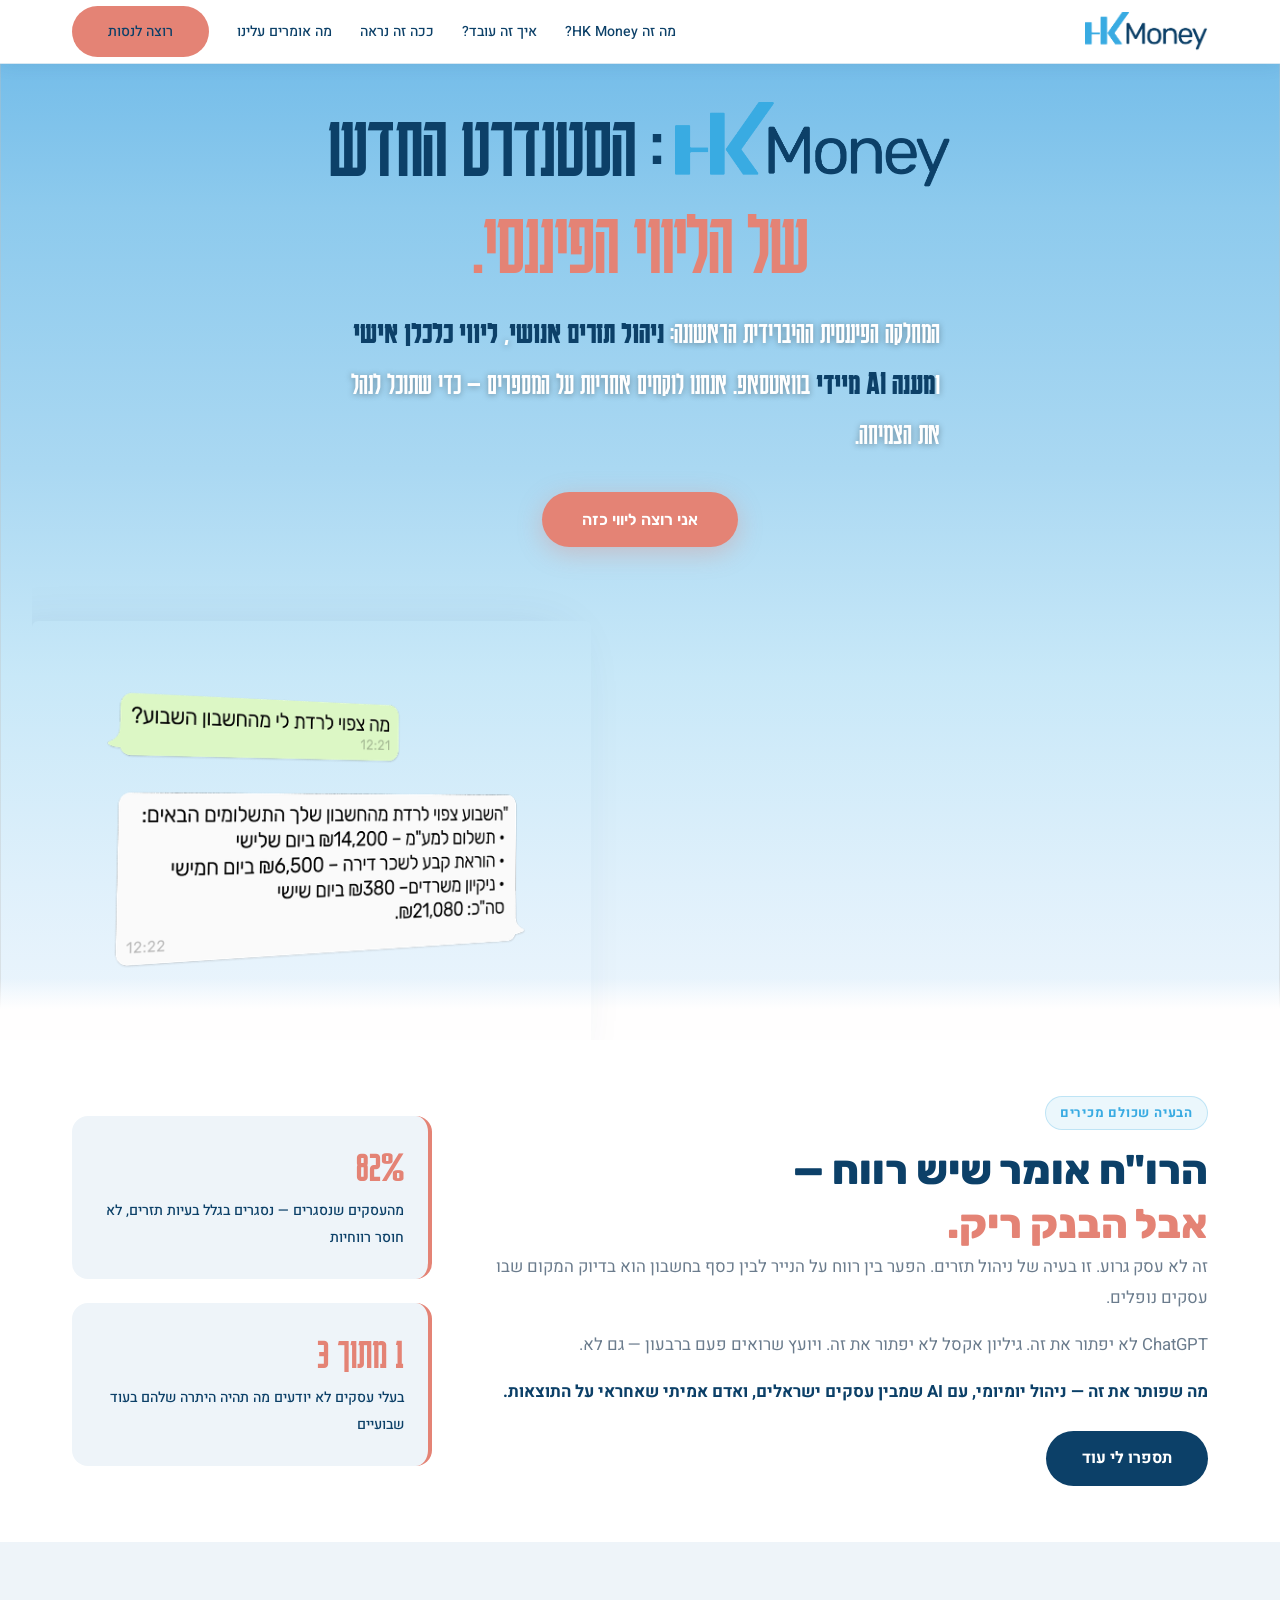
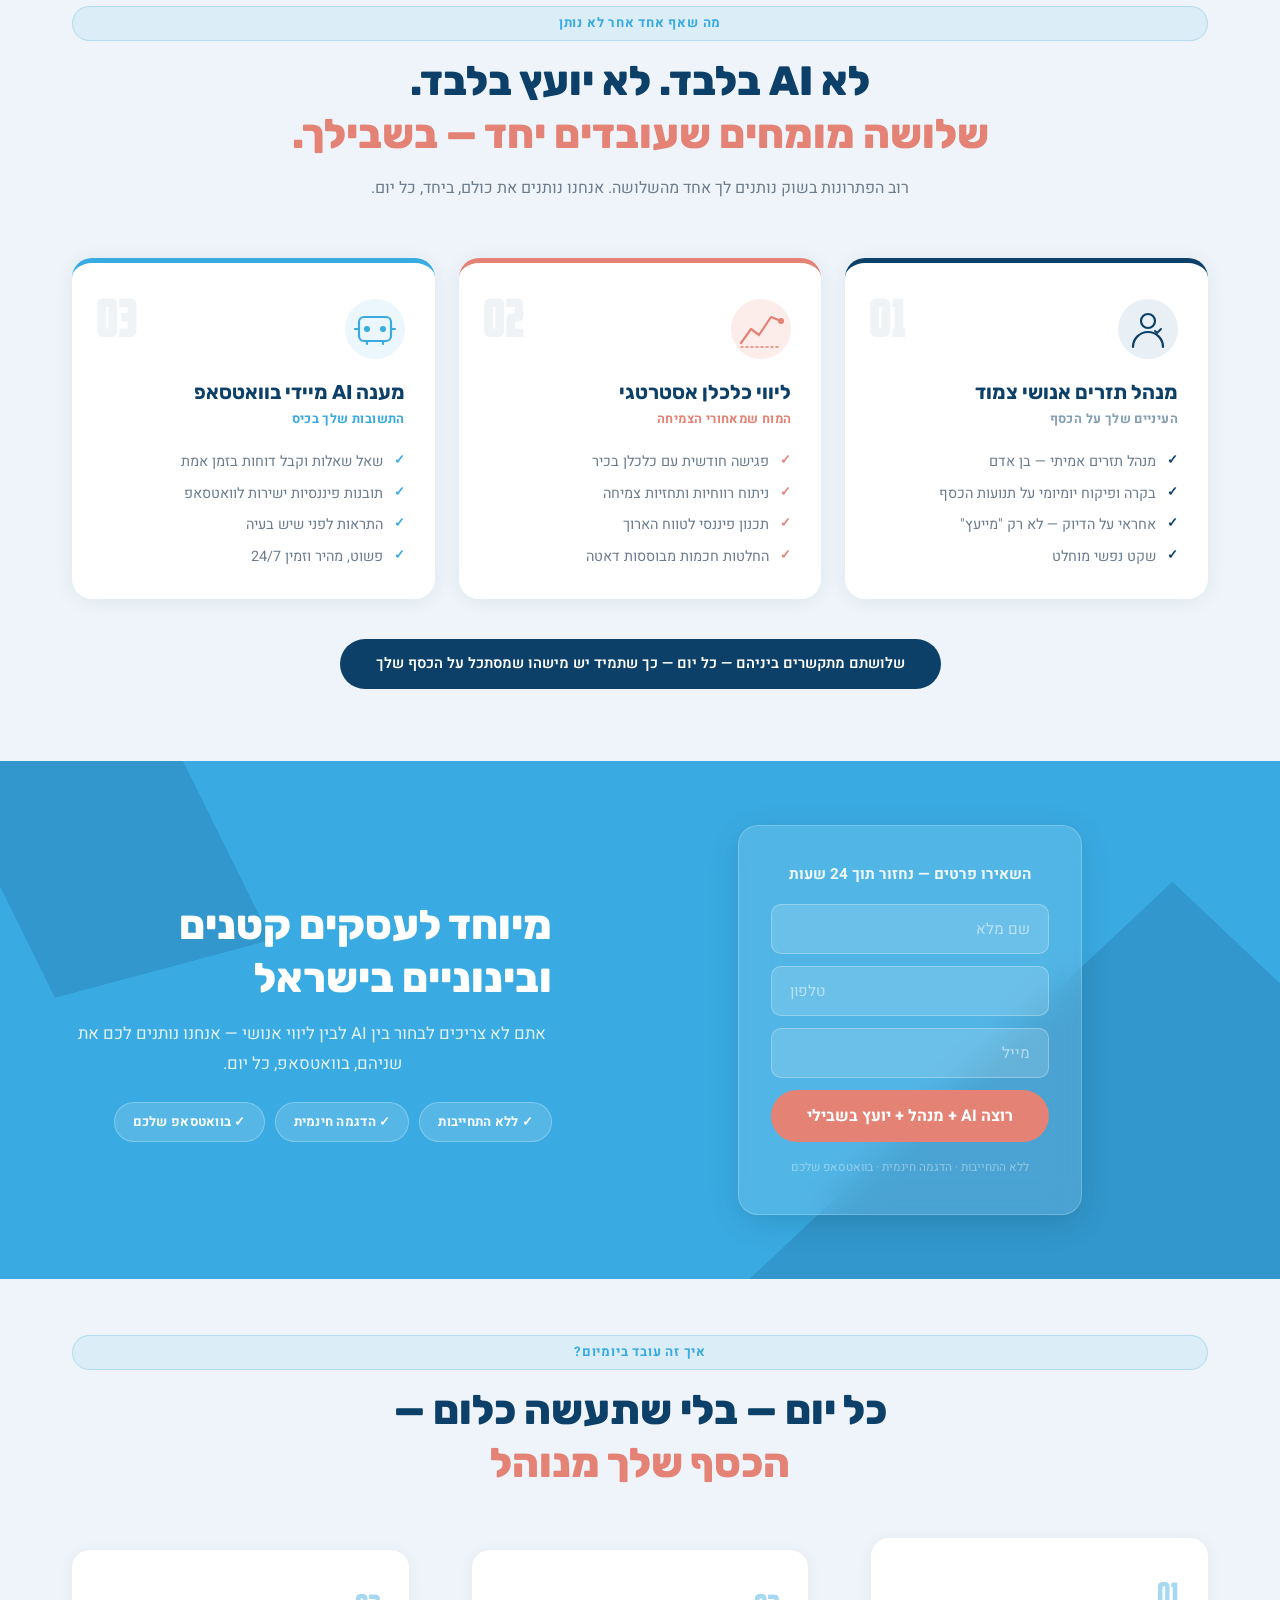
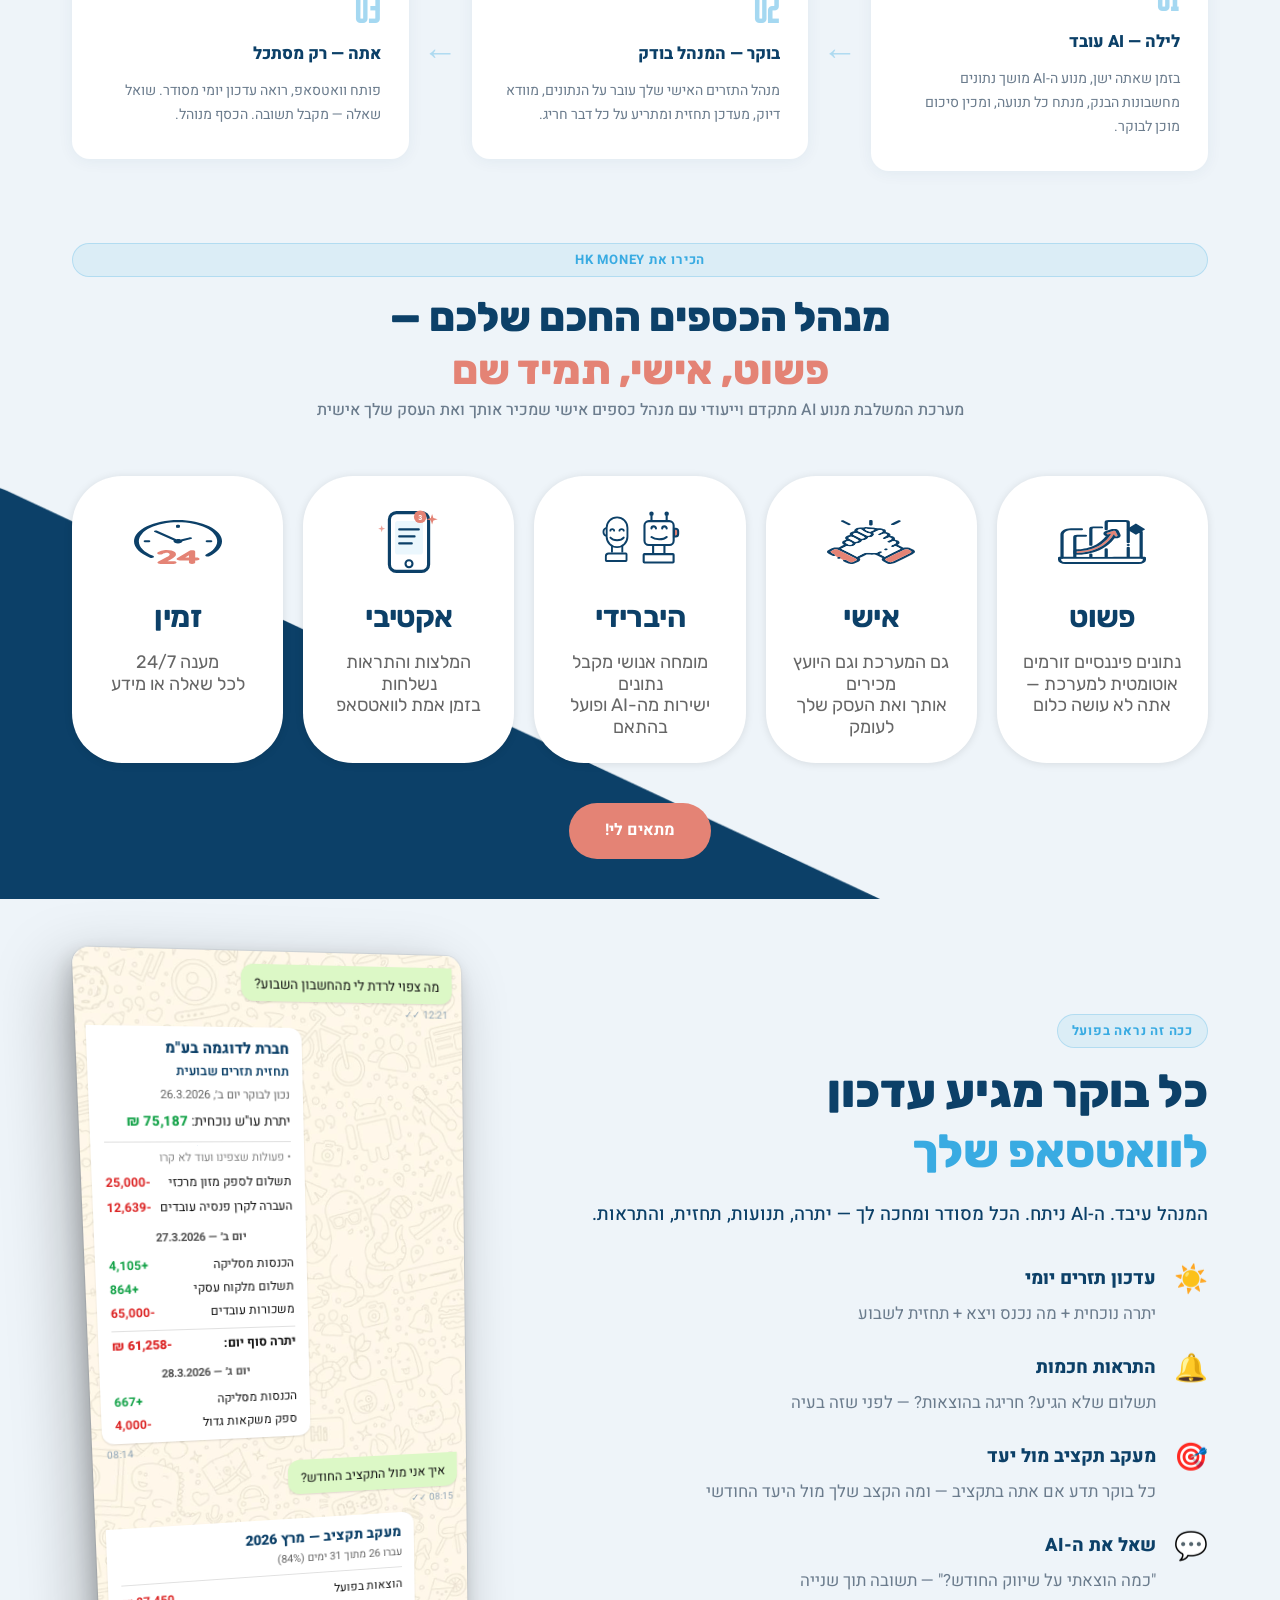
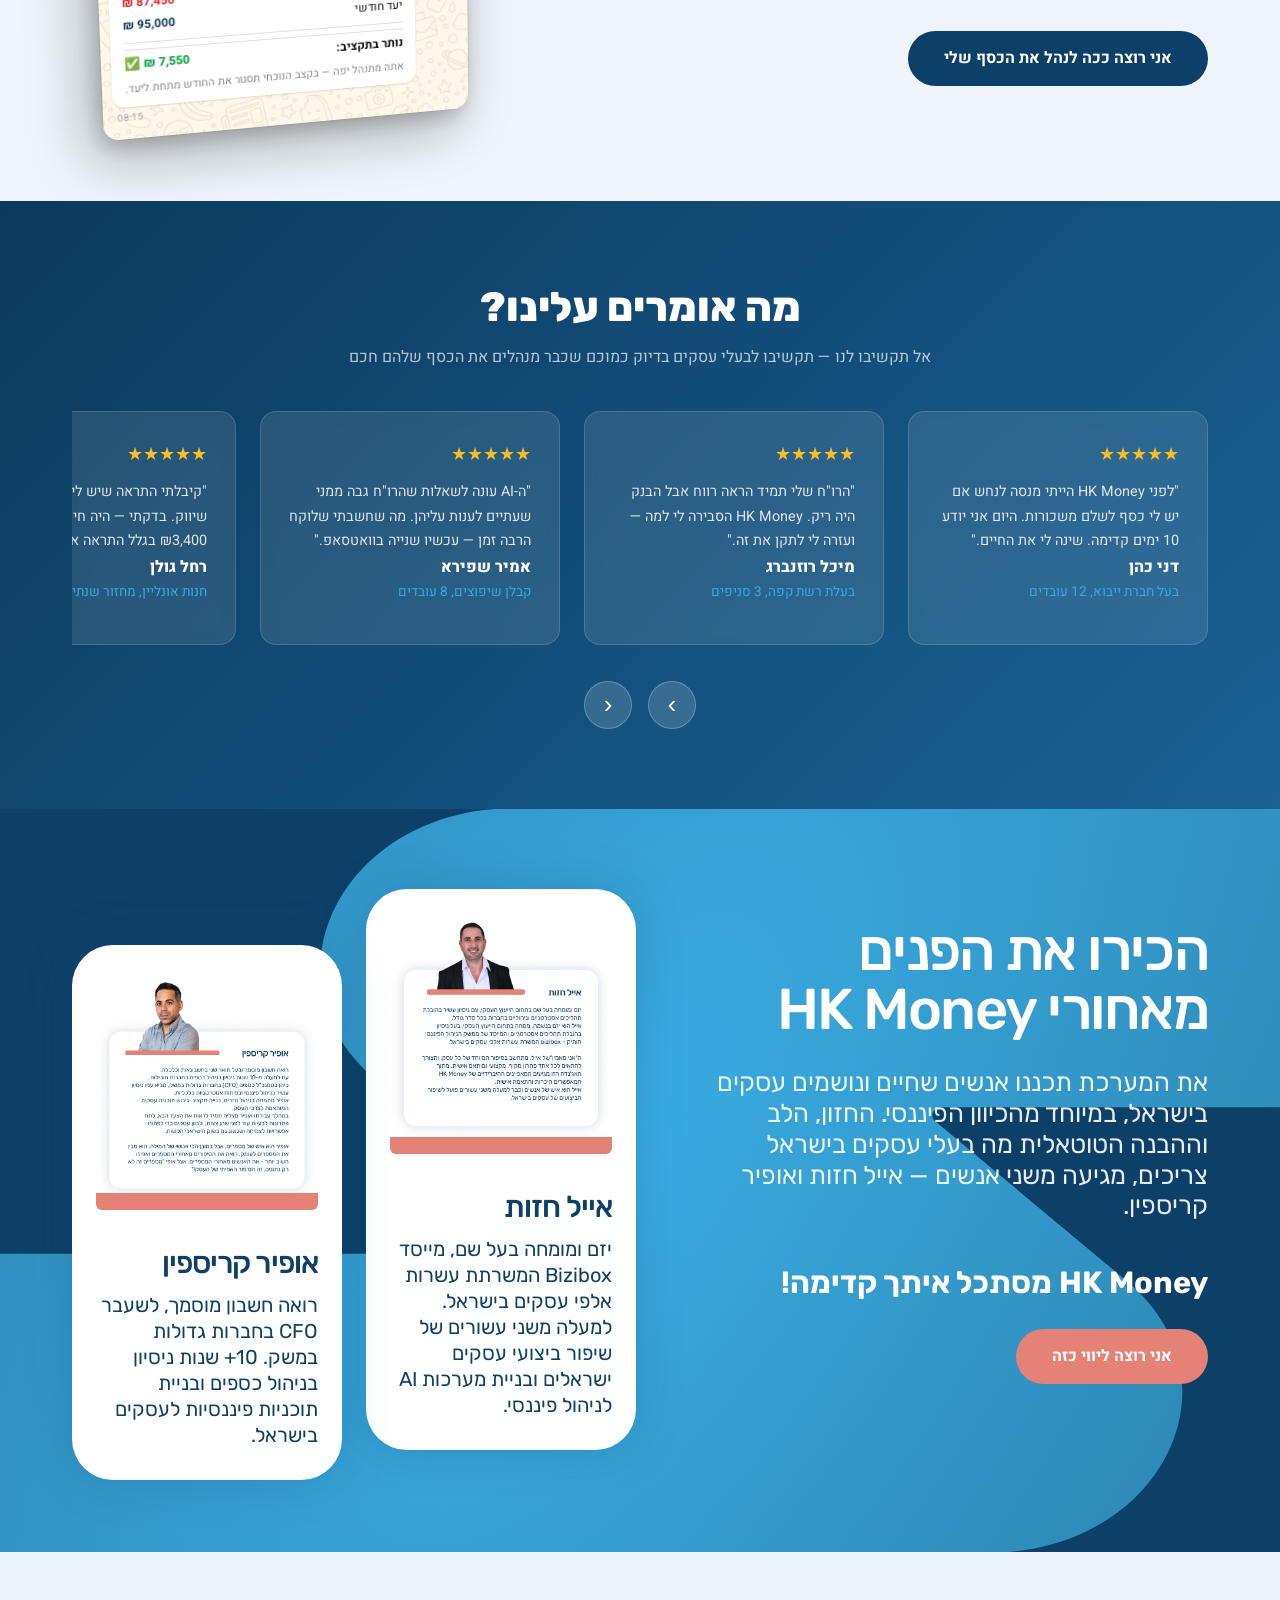
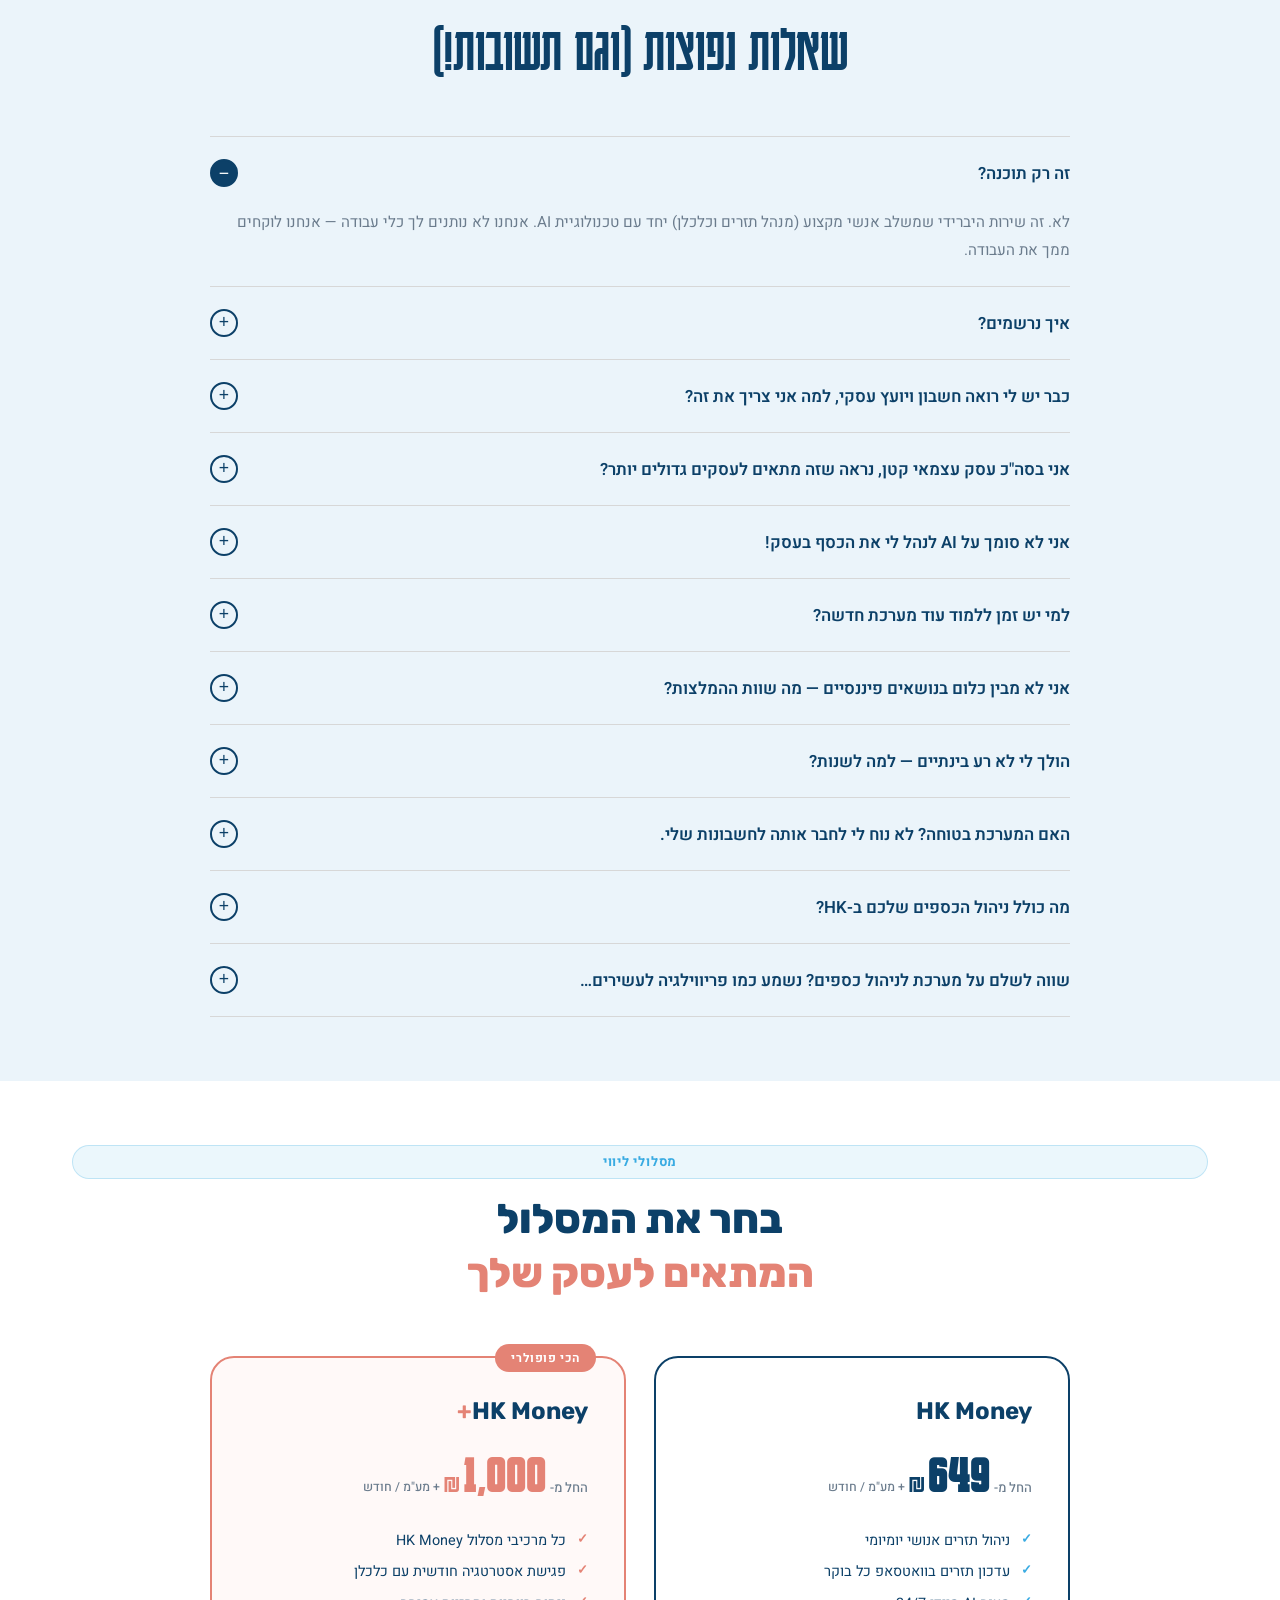
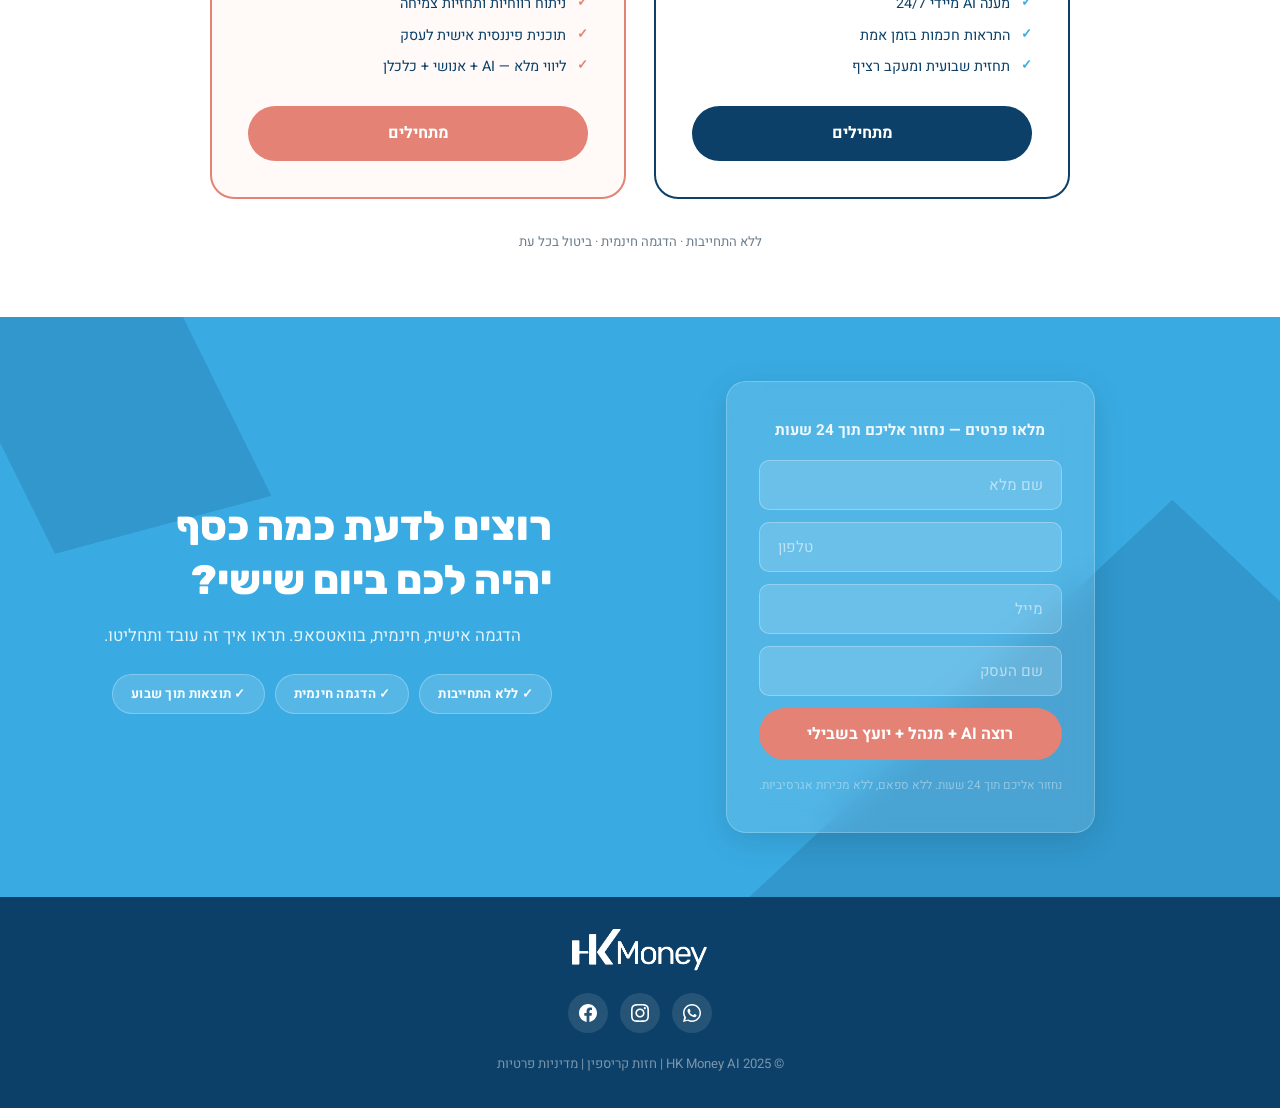
==== hk-money-ai.html @ 7eddd64a "Add HK Money AI landing page with full Figma implementation - Hero: Karantina font, highlighted serv" ====
<!DOCTYPE html>
<html lang="he" dir="rtl">
<head>
  <meta charset="UTF-8" />
  <meta name="viewport" content="width=device-width, initial-scale=1.0" />
  <title>HK Money AI – AI שמנהל לך את הכסף כל יום</title>
  <meta name="description" content="שילוב מערכת AI ייעודית עם מנהל תזרים אישי ויועץ פיננסי — הכל בוואטסאפ, כל יום. תדע כמה כסף יהיה לך ביום שישי." />

  <!-- Favicon -->
  <link rel="icon" type="image/png" href="assets/money-hk-icon.png" />

  <!-- Open Graph / Social sharing -->
  <meta property="og:type" content="website" />
  <meta property="og:title" content="HK Money AI – AI שמנהל לך את הכסף כל יום" />
  <meta property="og:description" content="המחלקה הפיננסית ההיברידית הראשונה: ניהול תזרים אנושי, ליווי כלכלן אישי ומענה AI מיידי בוואטסאפ." />
  <meta property="og:image" content="assets/money-hk-icon.png" />
  <meta name="twitter:card" content="summary_large_image" />
  <meta name="twitter:title" content="HK Money AI – AI שמנהל לך את הכסף כל יום" />
  <meta name="twitter:description" content="המחלקה הפיננסית ההיברידית הראשונה: ניהול תזרים אנושי, ליווי כלכלן אישי ומענה AI מיידי בוואטסאפ." />

  <link rel="preconnect" href="https://fonts.googleapis.com" />
  <link rel="preconnect" href="https://fonts.gstatic.com" crossorigin />
  <link href="https://fonts.googleapis.com/css2?family=Heebo:wght@300;400;500;600;700;800;900&family=Karantina:wght@400;700&family=Rubik:wght@300;400;500;600;700&family=Open+Sans+Hebrew:wght@400;700&display=swap" rel="stylesheet" />
  <link rel="stylesheet" href="css/money.css" />
  <link rel="stylesheet" href="css/hk-money-ai.css" />
</head>
<body>

  <!-- ── HEADER ── -->
  <header class="mn-header" id="mn-header">
    <div class="mn-wrap">
      <nav class="mn-nav">
        <a href="#" class="mn-logo">
          <img src="assets/hkmoneylogo.png" alt="HK Money AI" class="mn-logo__img" />
        </a>
        <ul class="mn-nav__links" id="mn-nav-links">
          <li><a href="#trio">מה זה HK Money?</a></li>
          <li><a href="#how">איך זה עובד?</a></li>
          <li><a href="#demo">ככה זה נראה</a></li>
          <li><a href="#testimonials">מה אומרים עלינו</a></li>
          <li><a href="#contact" class="mn-btn mn-btn--salmon mn-nav__cta">רוצה לנסות</a></li>
        </ul>
        <button class="mn-nav__toggle" id="mn-toggle" aria-label="תפריט">
          <span></span><span></span><span></span>
        </button>
      </nav>
    </div>
  </header>

  <!-- ══════════════════════════════════
       HERO
  ══════════════════════════════════ -->
  <section class="mn-hero" id="home">
    <div class="mn-hero__bg-wrap">
      <img src="assets/money-bg.jpg" alt="" class="mn-hero__bg-img" />
    </div>
    <div class="mn-hero__white-bottom"></div>
    <div class="mn-hero__inner">
      <h1 class="mn-hero__headline">
        <img src="assets/hkmoneylogo.png" alt="HK Money AI" class="mn-hero__inline-logo" />: הסטנדרט החדש<br class="mn-hero__br--desk" />
        <span class="mn-hero__accent">של הליווי הפיננסי.</span>
      </h1>
      <p class="mn-hero__sub">המחלקה הפיננסית ההיברידית הראשונה: <span class="mn-hero__layer">ניהול תזרים אנושי</span>, <span class="mn-hero__layer">ליווי כלכלן אישי</span> ו<span class="mn-hero__layer">מענה AI מיידי</span> בוואטסאפ. אנחנו לוקחים אחריות על המספרים — כדי שתוכל לנהל את הצמיחה.</p>
      <a href="#contact" class="mn-btn mn-btn--salmon mn-hero__cta">אני רוצה ליווי כזה</a>
      <div class="mn-hero__images">
        <div class="mn-hero__chat-wrap">
          <img src="assets/money-chat.png" alt="AI תזרים בוואטסאפ" class="mn-hero__chat-img" />
        </div>
        <div class="mn-hero__man-wrap">
          <img src="assets/money-man.png" alt="בעל עסק עם HK Money AI" class="mn-hero__man-img" />
        </div>
      </div>
    </div>
  </section>

  <!-- ══════════════════════════════════
       PROBLEM
  ══════════════════════════════════ -->
  <section class="ai-problem">
    <div class="mn-wrap">
      <div class="ai-problem__inner">
        <div class="ai-problem__text">
          <span class="mn-tag">הבעיה שכולם מכירים</span>
          <h2 class="mn-section-title">
            הרו"ח אומר שיש רווח —<br />
            <span class="mn-accent-salmon">אבל הבנק ריק.</span>
          </h2>
          <p>זה לא עסק גרוע. זו בעיה של ניהול תזרים. הפער בין רווח על הנייר לבין כסף בחשבון הוא בדיוק המקום שבו עסקים נופלים.</p>
          <p>ChatGPT לא יפתור את זה. גיליון אקסל לא יפתור את זה. ויועץ שרואים פעם ברבעון — גם לא.</p>
          <p><strong>מה שפותר את זה — ניהול יומיומי, עם AI שמבין עסקים ישראלים, ואדם אמיתי שאחראי על התוצאות.</strong></p>
          <a href="#trio" class="mn-btn mn-btn--navy" style="margin-top:8px">תספרו לי עוד</a>
        </div>
        <div class="ai-problem__stats">
          <div class="ai-problem__stat">
            <span class="ai-problem__num">82%</span>
            <span class="ai-problem__label">מהעסקים שנסגרים — נסגרים בגלל בעיות תזרים, לא חוסר רווחיות</span>
          </div>
          <div class="ai-problem__stat">
            <span class="ai-problem__num">1 מתוך 3</span>
            <span class="ai-problem__label">בעלי עסקים לא יודעים מה תהיה היתרה שלהם בעוד שבועיים</span>
          </div>
        </div>
      </div>
    </div>
  </section>

  <!-- ══════════════════════════════════
       TRIO — THE CORE DIFFERENTIATOR
  ══════════════════════════════════ -->
  <section class="ai-trio" id="trio">
    <div class="mn-wrap">
      <div class="ai-trio__header">
        <span class="mn-tag mn-tag--center">מה שאף אחד אחר לא נותן</span>
        <h2 class="mn-section-title mn-section-title--center">
          לא AI בלבד. לא יועץ בלבד.<br />
          <span class="mn-accent-salmon">שלושה מומחים שעובדים יחד — בשבילך.</span>
        </h2>
        <p class="ai-trio__sub">רוב הפתרונות בשוק נותנים לך אחד מהשלושה. אנחנו נותנים את כולם, ביחד, כל יום.</p>
      </div>

      <div class="ai-trio__grid">

        <!-- שכבה 1: מנהל תזרים אנושי -->
        <div class="ai-trio__card ai-trio__card--manager">
          <div class="ai-trio__card-badge">01</div>
          <div class="ai-trio__card-icon">
            <svg viewBox="0 0 60 60" fill="none" xmlns="http://www.w3.org/2000/svg">
              <circle cx="30" cy="30" r="30" fill="#E8EFF5"/>
              <circle cx="30" cy="22" r="7" stroke="#0c4068" stroke-width="2.2"/>
              <path d="M15 48c0-8.284 6.716-15 15-15s15 6.716 15 15" stroke="#0c4068" stroke-width="2.2" stroke-linecap="round"/>
              <path d="M37 32l2 2 4-4" stroke="#0c4068" stroke-width="2" stroke-linecap="round" stroke-linejoin="round"/>
            </svg>
          </div>
          <h3>מנהל תזרים אנושי צמוד</h3>
          <p class="ai-trio__role-label">העיניים שלך על הכסף</p>
          <ul class="ai-trio__list">
            <li>מנהל תזרים אמיתי — בן אדם</li>
            <li>בקרה ופיקוח יומיומי על תנועות הכסף</li>
            <li>אחראי על הדיוק — לא רק "מייעץ"</li>
            <li>שקט נפשי מוחלט</li>
          </ul>
        </div>

        <!-- שכבה 2: כלכלן אסטרטגי -->
        <div class="ai-trio__card ai-trio__card--advisor">
          <div class="ai-trio__card-badge">02</div>
          <div class="ai-trio__card-icon">
            <svg viewBox="0 0 60 60" fill="none" xmlns="http://www.w3.org/2000/svg">
              <circle cx="30" cy="30" r="30" fill="#FCECEA"/>
              <polyline points="10,44 20,30 28,36 40,18 50,22" stroke="#e48375" stroke-width="2.2" stroke-linecap="round" stroke-linejoin="round"/>
              <circle cx="50" cy="22" r="3" fill="#e48375"/>
              <line x1="10" y1="48" x2="50" y2="48" stroke="#e48375" stroke-width="1.5" stroke-dasharray="2 3" stroke-linecap="round"/>
            </svg>
          </div>
          <h3>ליווי כלכלן אסטרטגי</h3>
          <p class="ai-trio__role-label">המוח שמאחורי הצמיחה</p>
          <ul class="ai-trio__list">
            <li>פגישה חודשית עם כלכלן בכיר</li>
            <li>ניתוח רווחיות ותחזיות צמיחה</li>
            <li>תכנון פיננסי לטווח הארוך</li>
            <li>החלטות חכמות מבוססות דאטה</li>
          </ul>
        </div>

        <!-- שכבה 3: AI -->
        <div class="ai-trio__card ai-trio__card--ai">
          <div class="ai-trio__card-badge">03</div>
          <div class="ai-trio__card-icon">
            <svg viewBox="0 0 60 60" fill="none" xmlns="http://www.w3.org/2000/svg">
              <circle cx="30" cy="30" r="30" fill="#EBF7FD"/>
              <rect x="14" y="18" width="32" height="24" rx="5" stroke="#39ABE2" stroke-width="2.2"/>
              <circle cx="22" cy="30" r="3" fill="#39ABE2"/>
              <circle cx="38" cy="30" r="3" fill="#39ABE2"/>
              <path d="M22 42v3M38 42v3" stroke="#39ABE2" stroke-width="2.2" stroke-linecap="round"/>
              <path d="M14 30H10M50 30h-4" stroke="#39ABE2" stroke-width="2.2" stroke-linecap="round"/>
            </svg>
          </div>
          <h3>מענה AI מיידי בוואטסאפ</h3>
          <p class="ai-trio__role-label">התשובות שלך בכיס</p>
          <ul class="ai-trio__list">
            <li>שאל שאלות וקבל דוחות בזמן אמת</li>
            <li>תובנות פיננסיות ישירות לוואטסאפ</li>
            <li>התראות לפני שיש בעיה</li>
            <li>פשוט, מהיר וזמין 24/7</li>
          </ul>
        </div>

      </div>

      <div class="ai-trio__connector">
        <div class="ai-trio__connector-text">
          שלושתם מתקשרים ביניהם — כל יום — כך שתמיד יש מישהו שמסתכל על הכסף שלך
        </div>
      </div>

    </div>
  </section>

  <!-- ══════════════════════════════════
       FIRST CONTACT FORM
  ══════════════════════════════════ -->
  <section class="mn-contact" id="lead">
    <div class="mn-wrap mn-contact__inner">
      <form class="mn-contact__form" id="lead-form" onsubmit="return false">
        <p class="mn-contact__form-title">השאירו פרטים — נחזור תוך 24 שעות</p>
        <input type="text" placeholder="שם מלא" class="mn-input" required />
        <input type="tel" placeholder="טלפון" class="mn-input" required />
        <input type="email" placeholder="מייל" class="mn-input" />
        <button type="submit" class="mn-btn mn-btn--salmon mn-btn--full">
          רוצה AI + מנהל + יועץ בשבילי
        </button>
        <p class="mn-contact__fine">ללא התחייבות · הדגמה חינמית · בוואטסאפ שלכם</p>
      </form>
      <div class="mn-contact__text">
        <h2 class="mn-section-title mn-section-title--white">
          מיוחד לעסקים קטנים<br />ובינוניים בישראל
        </h2>
        <p class="mn-contact__sub">אתם לא צריכים לבחור בין AI לבין ליווי אנושי — אנחנו נותנים לכם את שניהם, בוואטסאפ, כל יום.</p>
        <div class="mn-contact__badges">
          <span class="mn-badge">✓ ללא התחייבות</span>
          <span class="mn-badge">✓ הדגמה חינמית</span>
          <span class="mn-badge">✓ בוואטסאפ שלכם</span>
        </div>
      </div>
    </div>
  </section>

  <!-- ══════════════════════════════════
       HOW IT WORKS
  ══════════════════════════════════ -->
  <section class="mn-features" id="how">
    <div class="mn-wrap">
      <div class="mn-features__header">
        <span class="mn-tag mn-tag--center">איך זה עובד ביומיום?</span>
        <h2 class="mn-section-title mn-section-title--center">
          כל יום — בלי שתעשה כלום —<br />
          <span class="mn-accent-salmon">הכסף שלך מנוהל</span>
        </h2>
      </div>
      <div class="ai-how-grid">
        <div class="ai-how-step">
          <div class="ai-how-step__num">01</div>
          <h3>לילה — AI עובד</h3>
          <p>בזמן שאתה ישן, מנוע ה-AI מושך נתונים מחשבונות הבנק, מנתח כל תנועה, ומכין סיכום מוכן לבוקר.</p>
        </div>
        <div class="ai-how-arrow">←</div>
        <div class="ai-how-step">
          <div class="ai-how-step__num">02</div>
          <h3>בוקר — המנהל בודק</h3>
          <p>מנהל התזרים האישי שלך עובר על הנתונים, מוודא דיוק, מעדכן תחזית ומתריע על כל דבר חריג.</p>
        </div>
        <div class="ai-how-arrow">←</div>
        <div class="ai-how-step">
          <div class="ai-how-step__num">03</div>
          <h3>אתה — רק מסתכל</h3>
          <p>פותח וואטסאפ, רואה עדכון יומי מסודר. שואל שאלה — מקבל תשובה. הכסף מנוהל.</p>
        </div>
      </div>
    </div>
  </section>

  <!-- ══════════════════════════════════
       FEATURES  (5 cards from Figma 2018-4318)
  ══════════════════════════════════ -->
  <section class="ai-features" id="features">
    <div class="mn-wrap">
      <div class="ai-features__header">
        <span class="mn-tag mn-tag--center">הכירו את HK Money</span>
        <h2 class="mn-section-title mn-section-title--center">
          מנהל הכספים החכם שלכם —<br />
          <span class="mn-accent-salmon">פשוט, אישי, תמיד שם</span>
        </h2>
        <p class="ai-features__tagline">
          מערכת המשלבת מנוע AI מתקדם וייעודי עם מנהל כספים אישי שמכיר אותך ואת העסק שלך אישית
        </p>
      </div>

      <div class="ai-features__grid">
        <!-- Simple -->
        <div class="ai-feat-card">
          <div class="ai-feat-card__icon">
            <img src="assets/feat-icon-simple.svg" alt="" class="ai-feat-card__icon-img" />
          </div>
          <h3 class="ai-feat-card__title">פשוט</h3>
          <p class="ai-feat-card__text">נתונים פיננסיים זורמים<br />אוטומטית למערכת — אתה לא עושה כלום</p>
        </div>
        <!-- Personal -->
        <div class="ai-feat-card">
          <div class="ai-feat-card__icon">
            <img src="assets/feat-icon-personal.svg" alt="" class="ai-feat-card__icon-img" />
          </div>
          <h3 class="ai-feat-card__title">אישי</h3>
          <p class="ai-feat-card__text">גם המערכת וגם היועץ מכירים<br />אותך ואת העסק שלך לעומק</p>
        </div>
        <!-- Hybrid -->
        <div class="ai-feat-card">
          <div class="ai-feat-card__icon">
            <img src="assets/feat-icon-hybrid.svg" alt="" class="ai-feat-card__icon-img" />
          </div>
          <h3 class="ai-feat-card__title">היברידי</h3>
          <p class="ai-feat-card__text">מומחה אנושי מקבל נתונים<br />ישירות מה-AI ופועל בהתאם</p>
        </div>
        <!-- Active -->
        <div class="ai-feat-card">
          <div class="ai-feat-card__icon">
            <img src="assets/feat-icon-active.svg" alt="" class="ai-feat-card__icon-img" />
          </div>
          <h3 class="ai-feat-card__title">אקטיבי</h3>
          <p class="ai-feat-card__text">המלצות והתראות נשלחות<br />בזמן אמת לוואטסאפ</p>
        </div>
        <!-- Available -->
        <div class="ai-feat-card">
          <div class="ai-feat-card__icon">
            <img src="assets/feat-icon-available.svg" alt="" class="ai-feat-card__icon-img" />
          </div>
          <h3 class="ai-feat-card__title">זמין</h3>
          <p class="ai-feat-card__text">מענה 24/7<br />לכל שאלה או מידע</p>
        </div>
      </div>

      <div class="ai-features__cta">
        <a href="#contact" class="mn-btn mn-btn--salmon">מתאים לי!</a>
      </div>
    </div>
  </section>

  <!-- ══════════════════════════════════
       DEMO — phone with real image
  ══════════════════════════════════ -->
  <section class="mn-demo" id="demo">
    <div class="mn-wrap mn-demo__inner">
      <div class="mn-demo__text">
        <span class="mn-tag">ככה זה נראה בפועל</span>
        <h2 class="mn-section-title">
          כל בוקר מגיע עדכון<br />
          <span class="mn-accent-blue">לוואטסאפ שלך</span>
        </h2>
        <p class="mn-demo__body">המנהל עיבד. ה-AI ניתח. הכל מסודר ומחכה לך — יתרה, תנועות, תחזית, והתראות.</p>
        <div class="mn-demo__features">
          <div class="mn-demo__feat">
            <span class="mn-demo__feat-icon">☀️</span>
            <div>
              <strong>עדכון תזרים יומי</strong>
              <p>יתרה נוכחית + מה נכנס ויצא + תחזית לשבוע</p>
            </div>
          </div>
          <div class="mn-demo__feat">
            <span class="mn-demo__feat-icon">🔔</span>
            <div>
              <strong>התראות חכמות</strong>
              <p>תשלום שלא הגיע? חריגה בהוצאות? — לפני שזה בעיה</p>
            </div>
          </div>
          <div class="mn-demo__feat">
            <span class="mn-demo__feat-icon">🎯</span>
            <div>
              <strong>מעקב תקציב מול יעד</strong>
              <p>כל בוקר תדע אם אתה בתקציב — ומה הקצב שלך מול היעד החודשי</p>
            </div>
          </div>
          <div class="mn-demo__feat">
            <span class="mn-demo__feat-icon">💬</span>
            <div>
              <strong>שאל את ה-AI</strong>
              <p>"כמה הוצאתי על שיווק החודש?" — תשובה תוך שנייה</p>
            </div>
          </div>
        </div>
        <a href="#contact" class="mn-btn mn-btn--navy">אני רוצה ככה לנהל את הכסף שלי</a>
      </div>
      <div class="mn-demo__phone">
        <div class="wa-chat-card">
          <div class="wa-chat-card__body">
            <div class="wa-chat-card__msg wa-chat-card__msg--out">
              <div class="wa-chat-card__bubble wa-chat-card__bubble--out">מה צפוי לרדת לי מהחשבון השבוע?</div>
              <span class="wa-chat-card__time">12:21 ✓✓</span>
            </div>
            <div class="wa-chat-card__msg wa-chat-card__msg--in">
              <div class="wa-chat-card__bubble wa-chat-card__bubble--in">
                <div class="wa-cf__title">חברת לדוגמה בע"מ</div>
                <div class="wa-cf__subtitle">תחזית תזרים שבועית</div>
                <div class="wa-cf__date-line">נכון לבוקר יום ב׳, 26.3.2026</div>
                <div class="wa-cf__balance-line">יתרת עו"ש נוכחית: <strong>75,187 ₪</strong></div>
                <div class="wa-cf__divider"></div>
                <div class="wa-cf__note">• פעולות שצפינו ועוד לא קרו</div>
                <div class="wa-cf__item wa-cf__item--out">תשלום לספק מזון מרכזי<span>-25,000</span></div>
                <div class="wa-cf__item wa-cf__item--out">העברה לקרן פנסיה עובדים<span>-12,639</span></div>
                <div class="wa-cf__day-header">יום ב׳ — 27.3.2026</div>
                <div class="wa-cf__item wa-cf__item--in">הכנסות מסליקה<span>+4,105</span></div>
                <div class="wa-cf__item wa-cf__item--in">תשלום מלקוח עסקי<span>+864</span></div>
                <div class="wa-cf__item wa-cf__item--out">משכורות עובדים<span>-65,000</span></div>
                <div class="wa-cf__eod wa-cf__eod--neg">יתרה סוף יום: <strong>-61,258 ₪</strong></div>
                <div class="wa-cf__day-header">יום ג׳ — 28.3.2026</div>
                <div class="wa-cf__item wa-cf__item--in">הכנסות מסליקה<span>+667</span></div>
                <div class="wa-cf__item wa-cf__item--out">ספק משקאות גדול<span>-4,000</span></div>
              </div>
              <span class="wa-chat-card__time">08:14</span>
            </div>
            <div class="wa-chat-card__msg wa-chat-card__msg--out">
              <div class="wa-chat-card__bubble wa-chat-card__bubble--out">איך אני מול התקציב החודש?</div>
              <span class="wa-chat-card__time">08:15 ✓✓</span>
            </div>
            <div class="wa-chat-card__msg wa-chat-card__msg--in">
              <div class="wa-chat-card__bubble wa-chat-card__bubble--in">
                <div class="wa-cf__title">מעקב תקציב — מרץ 2026</div>
                <div class="wa-cf__date-line">עברו 26 מתוך 31 ימים (84%)</div>
                <div class="wa-cf__divider"></div>
                <div class="wa-cf__item wa-cf__item--out">הוצאות בפועל<span>87,450 ₪</span></div>
                <div class="wa-cf__item">יעד חודשי<span style="color:#0c4068;font-weight:700">95,000 ₪</span></div>
                <div class="wa-cf__divider"></div>
                <div class="wa-cf__eod wa-cf__eod--pos">נותר בתקציב: <strong>7,550 ₪ ✅</strong></div>
                <div class="wa-cf__note" style="margin-top:6px">אתה מתנהל יפה — בקצב הנוכחי תסגור את החודש מתחת ליעד.</div>
              </div>
              <span class="wa-chat-card__time">08:15</span>
            </div>
          </div>
        </div>
      </div>
    </div>
  </section>

  <!-- ══════════════════════════════════
       TESTIMONIALS
  ══════════════════════════════════ -->
  <section class="mn-testimonials" id="testimonials">
    <div class="mn-wrap">
      <h2 class="mn-section-title mn-section-title--center mn-section-title--white">מה אומרים עלינו?</h2>
      <p class="mn-testimonials__sub">אל תקשיבו לנו — תקשיבו לבעלי עסקים בדיוק כמוכם שכבר מנהלים את הכסף שלהם חכם</p>
      <div class="mn-testimonials__track" id="mn-testimonials-track">
        <div class="mn-testimonial-card">
          <div class="mn-testimonial-card__stars">★★★★★</div>
          <p class="mn-testimonial-card__quote">"לפני HK Money הייתי מנסה לנחש אם יש לי כסף לשלם משכורות. היום אני יודע 10 ימים קדימה. שינה לי את החיים."</p>
          <p class="mn-testimonial-card__name">דני כהן</p>
          <p class="mn-testimonial-card__role">בעל חברת ייבוא, 12 עובדים</p>
        </div>
        <div class="mn-testimonial-card">
          <div class="mn-testimonial-card__stars">★★★★★</div>
          <p class="mn-testimonial-card__quote">"הרו"ח שלי תמיד הראה רווח אבל הבנק היה ריק. HK Money הסבירה לי למה — ועזרה לי לתקן את זה."</p>
          <p class="mn-testimonial-card__name">מיכל רוזנברג</p>
          <p class="mn-testimonial-card__role">בעלת רשת קפה, 3 סניפים</p>
        </div>
        <div class="mn-testimonial-card">
          <div class="mn-testimonial-card__stars">★★★★★</div>
          <p class="mn-testimonial-card__quote">"ה-AI עונה לשאלות שהרו"ח גבה ממני שעתיים לענות עליהן. מה שחשבתי שלוקח הרבה זמן — עכשיו שנייה בוואטסאפ."</p>
          <p class="mn-testimonial-card__name">אמיר שפירא</p>
          <p class="mn-testimonial-card__role">קבלן שיפוצים, 8 עובדים</p>
        </div>
        <div class="mn-testimonial-card">
          <div class="mn-testimonial-card__stars">★★★★★</div>
          <p class="mn-testimonial-card__quote">"קיבלתי התראה שיש לי חריגה בהוצאות שיווק. בדקתי — היה חיוב כפול. חסכתי ₪3,400 בגלל התראה אחת."</p>
          <p class="mn-testimonial-card__name">רחל גולן</p>
          <p class="mn-testimonial-card__role">חנות אונליין, מחזור שנתי ₪2M</p>
        </div>
        <div class="mn-testimonial-card">
          <div class="mn-testimonial-card__stars">★★★★★</div>
          <p class="mn-testimonial-card__quote">"פעם הייתי מתעורר בלילה מדאגות על הכסף. היום אני יודע שמישהו מנהל את זה בשבילי — AI ואדם. ישן טוב יותר."</p>
          <p class="mn-testimonial-card__name">יוסי לוי</p>
          <p class="mn-testimonial-card__role">מסעדן, 2 סניפים</p>
        </div>
      </div>
      <div class="mn-testimonials__nav">
        <button class="mn-testimonials__arrow" id="mn-prev" aria-label="הקודם">&#8250;</button>
        <button class="mn-testimonials__arrow" id="mn-next" aria-label="הבא">&#8249;</button>
      </div>
    </div>
  </section>

  <!-- ══════════════════════════════════
       ABOUT  (Figma 2044-13471)
  ══════════════════════════════════ -->
  <section class="ai-about" id="about">
    <div class="ai-about__bg"></div>

    <div class="mn-wrap ai-about__wrap">

      <div class="ai-about__row">

        <!-- Text side (right in RTL) -->
        <div class="ai-about__text-col">
          <h2 class="ai-about__title">הכירו את הפנים<br/>מאחורי HK Money</h2>
          <p class="ai-about__intro">את המערכת תכננו אנשים שחיים ונושמים עסקים בישראל, במיוחד מהכיוון הפיננסי. החזון, הלב וההבנה הטוטאלית מה בעלי עסקים בישראל צריכים, מגיעה משני אנשים — אייל חזות ואופיר קריספין.</p>
          <div class="ai-about__bottom">
            <p class="ai-about__bottom-line">HK Money מסתכל איתך קדימה!</p>
            <a href="#contact" class="mn-btn mn-btn--salmon">אני רוצה ליווי כזה</a>
          </div>
        </div>

        <!-- Two cards (left in RTL) — second card offset down -->
        <div class="ai-about__cards-col">

          <!-- אייל חזות -->
          <div class="ai-about__card">
            <div class="ai-about__photo-area">
              <img src="assets/eyal1.png" alt="אייל חזות" class="ai-about__photo" />
              <div class="ai-about__bar"></div>
            </div>
            <h3 class="ai-about__name">אייל חזות</h3>
            <p class="ai-about__bio">יזם ומומחה בעל שם, מייסד Bizibox המשרתת עשרות אלפי עסקים בישראל. למעלה משני עשורים של שיפור ביצועי עסקים ישראלים ובניית מערכות AI לניהול פיננסי.</p>
          </div>

          <!-- אופיר קריספין — offset -->
          <div class="ai-about__card ai-about__card--offset">
            <div class="ai-about__photo-area">
              <img src="assets/ofir1.png" alt="אופיר קריספין" class="ai-about__photo" />
              <div class="ai-about__bar"></div>
            </div>
            <h3 class="ai-about__name">אופיר קריספין</h3>
            <p class="ai-about__bio">רואה חשבון מוסמך, לשעבר CFO בחברות גדולות במשק. 10+ שנות ניסיון בניהול כספים ובניית תוכניות פיננסיות לעסקים בישראל.</p>
          </div>

        </div>
      </div>

    </div>
  </section>

  <!-- ══════════════════════════════════
       FAQ  (from Figma 2032-9936)
  ══════════════════════════════════ -->
  <section class="ai-faq" id="faq">
    <div class="mn-wrap">
      <h2 class="ai-faq__title">שאלות נפוצות (וגם תשובות!)</h2>
      <div class="ai-faq__list">

        <div class="ai-faq__item ai-faq__item--open">
          <button class="ai-faq__question" aria-expanded="true">
            <span class="ai-faq__question-text">זה רק תוכנה?</span>
            <span class="ai-faq__icon">−</span>
          </button>
          <div class="ai-faq__answer">
            <p>לא. זה שירות היברידי שמשלב אנשי מקצוע (מנהל תזרים וכלכלן) יחד עם טכנולוגיית AI. אנחנו לא נותנים לך כלי עבודה — אנחנו לוקחים ממך את העבודה.</p>
          </div>
        </div>

        <div class="ai-faq__item">
          <button class="ai-faq__question" aria-expanded="false">
            <span class="ai-faq__question-text">איך נרשמים?</span>
            <span class="ai-faq__icon">+</span>
          </button>
          <div class="ai-faq__answer">
            <p>זה פשוט וקל! לוחצים על אחד הכפתורים בטופס, ממלאים פרטים ואנחנו חוזרים אליכם. למה לא ישר להירשם? כי חשוב לנו לעשות אתכם שיחה קצרה, לוודא שהמערכת מתאימה לכם ב-100% ולהסביר איך מבצעים את השלבים הראשונים.</p>
          </div>
        </div>

        <div class="ai-faq__item">
          <button class="ai-faq__question" aria-expanded="false">
            <span class="ai-faq__question-text">כבר יש לי רואה חשבון ויועץ עסקי, למה אני צריך את זה?</span>
            <span class="ai-faq__icon">+</span>
          </button>
          <div class="ai-faq__answer">
            <p>הרו"ח שלכם עוסק בדיווחים, מסים ורגולציה — לא בניהול תזרים יומיומי. אנחנו ממלאים את הפער: מי שמסתכל על הכסף שלכם כל יום, מתריע בזמן אמת ועוזר לכם לקבל החלטות בוקר בוקר. הרו"ח לא עושה את זה — ולא אמור.</p>
          </div>
        </div>

        <div class="ai-faq__item">
          <button class="ai-faq__question" aria-expanded="false">
            <span class="ai-faq__question-text">אני בסה"כ עסק עצמאי קטן, נראה שזה מתאים לעסקים גדולים יותר?</span>
            <span class="ai-faq__icon">+</span>
          </button>
          <div class="ai-faq__answer">
            <p>ההפך. עסקים גדולים יש להם מנהלי כספים פנים-ארגוניים. עסקים קטנים ובינוניים — הם בדיוק מי שהכי זקוק לזה ולרוב הכי חסרים לו. HK Money AI נבנה במיוחד בשביל עסקים כמו שלכם.</p>
          </div>
        </div>

        <div class="ai-faq__item">
          <button class="ai-faq__question" aria-expanded="false">
            <span class="ai-faq__question-text">אני לא סומך על AI לנהל לי את הכסף בעסק!</span>
            <span class="ai-faq__icon">+</span>
          </button>
          <div class="ai-faq__answer">
            <p>זו בדיוק הסיבה שיש מנהל תזרים אנושי. ה-AI מנתח ומתריע — אבל אדם אמיתי בודק, מוודא ואחראי על הנתונים. אתם לא תלויים רק במכונה. תמיד יש אדם מאחורי המערכת.</p>
          </div>
        </div>

        <div class="ai-faq__item">
          <button class="ai-faq__question" aria-expanded="false">
            <span class="ai-faq__question-text">למי יש זמן ללמוד עוד מערכת חדשה?</span>
            <span class="ai-faq__icon">+</span>
          </button>
          <div class="ai-faq__answer">
            <p>אין מה ללמוד. הכל מגיע לוואטסאפ שלכם — שם אתם כבר נמצאים. אין אפליקציה חדשה, אין דשבורד להתחבר אליו, אין הדרכות. פותחים וואטסאפ — הכל שם.</p>
          </div>
        </div>

        <div class="ai-faq__item">
          <button class="ai-faq__question" aria-expanded="false">
            <span class="ai-faq__question-text">אני לא מבין כלום בנושאים פיננסיים — מה שוות ההמלצות?</span>
            <span class="ai-faq__icon">+</span>
          </button>
          <div class="ai-faq__answer">
            <p>המערכת מדברת בשפה אנושית, לא בשפה פיננסית. "יש לך ₪12,000 בחשבון, ביום חמישי יצאו משכורות של ₪18,000 — צריך לסדר את זה עד אז." כך זה נראה. פשוט, ברור, וניתן לפעולה.</p>
          </div>
        </div>

        <div class="ai-faq__item">
          <button class="ai-faq__question" aria-expanded="false">
            <span class="ai-faq__question-text">הולך לי לא רע בינתיים — למה לשנות?</span>
            <span class="ai-faq__icon">+</span>
          </button>
          <div class="ai-faq__answer">
            <p>רוב העסקים שנסגרו "הלך להם לא רע" שבוע לפני שסגרו. בעיות תזרים מתפתחות לאט ומגיעות בהפתעה. HK Money AI נועד בדיוק לזה — לזהות את הבעיות לפני שהן מגיעות.</p>
          </div>
        </div>

        <div class="ai-faq__item">
          <button class="ai-faq__question" aria-expanded="false">
            <span class="ai-faq__question-text">האם המערכת בטוחה? לא נוח לי לחבר אותה לחשבונות שלי.</span>
            <span class="ai-faq__icon">+</span>
          </button>
          <div class="ai-faq__answer">
            <p>אנחנו עובדים עם חברות Open Banking מורשות שפועלות תחת רגולציה מלאה של בנק ישראל. לא שומרים סיסמאות, ואין גישה להעברות כספים — קריאה בלבד. אותם תקנים שעובד איתם הבנק שלכם.</p>
          </div>
        </div>

        <div class="ai-faq__item">
          <button class="ai-faq__question" aria-expanded="false">
            <span class="ai-faq__question-text">מה כולל ניהול הכספים שלכם ב-HK?</span>
            <span class="ai-faq__icon">+</span>
          </button>
          <div class="ai-faq__answer">
            <p>עדכון תזרים יומי בוואטסאפ, תחזית שבועית ומעקב רציף, התראות חכמות על חריגות ותשלומים עתידיים, מענה לשאלות דרך ה-AI 24/7, ופגישת ייעוץ חודשית עם יועץ פיננסי לתכנון קדימה.</p>
          </div>
        </div>

        <div class="ai-faq__item">
          <button class="ai-faq__question" aria-expanded="false">
            <span class="ai-faq__question-text">שווה לשלם על מערכת לניהול כספים? נשמע כמו פריווילגיה לעשירים…</span>
            <span class="ai-faq__icon">+</span>
          </button>
          <div class="ai-faq__answer">
            <p>ההיפך הוא הנכון. התשלום על מניעת בעיה אחת — תשלום שלא הגיע, חיוב כפול, מינוס לא מתוכנן — מחזיר את עצמו עשרות מונים. הלקוחות שלנו מדווחים על חיסכון ממוצע של אלפי שקלים בחודש הראשון בלבד.</p>
          </div>
        </div>

      </div>
    </div>
  </section>

  <!-- ══════════════════════════════════
       PRICING
  ══════════════════════════════════ -->
  <section class="ai-pricing" id="pricing">
    <div class="mn-wrap">
      <div class="ai-pricing__header">
        <span class="mn-tag mn-tag--center">מסלולי ליווי</span>
        <h2 class="mn-section-title mn-section-title--center">
          בחר את המסלול<br/>
          <span class="mn-accent-salmon">המתאים לעסק שלך</span>
        </h2>
      </div>

      <div class="ai-pricing__grid">

        <!-- Plan 1: HK Money -->
        <div class="ai-pricing__card">
          <div class="ai-pricing__plan-name">HK Money</div>
          <div class="ai-pricing__price">
            <span class="ai-pricing__from">החל מ-</span>
            <span class="ai-pricing__amount">649</span>
            <span class="ai-pricing__currency">₪</span>
            <span class="ai-pricing__vat">+ מע"מ / חודש</span>
          </div>
          <ul class="ai-pricing__features">
            <li>ניהול תזרים אנושי יומיומי</li>
            <li>עדכון תזרים בוואטסאפ כל בוקר</li>
            <li>מענה AI מיידי 24/7</li>
            <li>התראות חכמות בזמן אמת</li>
            <li>תחזית שבועית ומעקב רציף</li>
          </ul>
          <a href="#contact" class="mn-btn mn-btn--navy mn-btn--full">מתחילים</a>
        </div>

        <!-- Plan 2: HK Money+ -->
        <div class="ai-pricing__card ai-pricing__card--plus">
          <div class="ai-pricing__badge">הכי פופולרי</div>
          <div class="ai-pricing__plan-name">HK Money<span class="ai-pricing__plus">+</span></div>
          <div class="ai-pricing__price">
            <span class="ai-pricing__from">החל מ-</span>
            <span class="ai-pricing__amount">1,000</span>
            <span class="ai-pricing__currency">₪</span>
            <span class="ai-pricing__vat">+ מע"מ / חודש</span>
          </div>
          <ul class="ai-pricing__features">
            <li>כל מרכיבי מסלול HK Money</li>
            <li>פגישת אסטרטגיה חודשית עם כלכלן</li>
            <li>ניתוח רווחיות ותחזיות צמיחה</li>
            <li>תוכנית פיננסית אישית לעסק</li>
            <li>ליווי מלא — AI + אנושי + כלכלן</li>
          </ul>
          <a href="#contact" class="mn-btn mn-btn--salmon mn-btn--full">מתחילים</a>
        </div>

      </div>

      <p class="ai-pricing__note">ללא התחייבות · הדגמה חינמית · ביטול בכל עת</p>
    </div>
  </section>

  <!-- ══════════════════════════════════
       FINAL CONTACT
  ══════════════════════════════════ -->
  <section class="mn-contact" id="contact">
    <div class="mn-wrap mn-contact__inner">
      <form class="mn-contact__form" id="mn-form" onsubmit="return false">
        <p class="mn-contact__form-title">מלאו פרטים — נחזור אליכם תוך 24 שעות</p>
        <input type="text" placeholder="שם מלא" class="mn-input" required />
        <input type="tel" placeholder="טלפון" class="mn-input" required />
        <input type="email" placeholder="מייל" class="mn-input" />
        <input type="text" placeholder="שם העסק" class="mn-input" />
        <button type="submit" class="mn-btn mn-btn--salmon mn-btn--full mn-btn--xl">
          רוצה AI + מנהל + יועץ בשבילי
        </button>
        <p class="mn-contact__fine">נחזור אליכם תוך 24 שעות. ללא ספאם, ללא מכירות אגרסיביות.</p>
      </form>
      <div class="mn-contact__text">
        <h2 class="mn-section-title mn-section-title--white">
          רוצים לדעת כמה כסף<br />יהיה לכם ביום שישי?
        </h2>
        <p class="mn-contact__sub">הדגמה אישית, חינמית, בוואטסאפ. תראו איך זה עובד ותחליטו.</p>
        <div class="mn-contact__badges">
          <span class="mn-badge">✓ ללא התחייבות</span>
          <span class="mn-badge">✓ הדגמה חינמית</span>
          <span class="mn-badge">✓ תוצאות תוך שבוע</span>
        </div>
      </div>
    </div>
  </section>

  <!-- ── FOOTER ── -->
  <footer class="mn-footer">
    <div class="mn-wrap mn-footer__inner">
      <a href="#" class="mn-logo mn-logo--footer">
        <img src="assets/hkmoneylogo.png" alt="HK Money AI" class="mn-logo__img" />
      </a>
      <div class="mn-footer__social">
        <a href="#" class="mn-social-btn" aria-label="WhatsApp"><svg viewBox="0 0 24 24" fill="currentColor"><path d="M17.472 14.382c-.297-.149-1.758-.867-2.03-.967-.273-.099-.471-.148-.67.15-.197.297-.767.966-.94 1.164-.173.199-.347.223-.644.075-.297-.15-1.255-.463-2.39-1.475-.883-.788-1.48-1.761-1.653-2.059-.173-.297-.018-.458.13-.606.134-.133.298-.347.446-.52.149-.174.198-.298.298-.497.099-.198.05-.371-.025-.52-.075-.149-.669-1.612-.916-2.207-.242-.579-.487-.5-.669-.51-.173-.008-.371-.01-.57-.01-.198 0-.52.074-.792.372-.272.297-1.04 1.016-1.04 2.479 0 1.462 1.065 2.875 1.213 3.074.149.198 2.096 3.2 5.077 4.487.709.306 1.262.489 1.694.625.712.227 1.36.195 1.871.118.571-.085 1.758-.719 2.006-1.413.248-.694.248-1.289.173-1.413-.074-.124-.272-.198-.57-.347zM12 0C5.373 0 0 5.373 0 12c0 2.099.543 4.07 1.497 5.785L0 24l6.393-1.675A11.947 11.947 0 0012 24c6.627 0 12-5.373 12-12S18.627 0 12 0zm0 22c-1.857 0-3.594-.5-5.091-1.376L3 21.764l1.167-3.79A9.953 9.953 0 012 12C2 6.477 6.477 2 12 2s10 4.477 10 10-4.477 10-10 10z"/></svg></a>
        <a href="#" class="mn-social-btn" aria-label="Instagram"><svg viewBox="0 0 24 24" fill="currentColor"><path d="M12 2.163c3.204 0 3.584.012 4.85.07 3.252.148 4.771 1.691 4.919 4.919.058 1.265.069 1.645.069 4.849 0 3.205-.012 3.584-.069 4.849-.149 3.225-1.664 4.771-4.919 4.919-1.266.058-1.644.07-4.85.07-3.204 0-3.584-.012-4.849-.07-3.26-.149-4.771-1.699-4.919-4.92-.058-1.265-.07-1.644-.07-4.849 0-3.204.013-3.583.07-4.849.149-3.227 1.664-4.771 4.919-4.919 1.266-.057 1.645-.069 4.849-.069zm0-2.163c-3.259 0-3.667.014-4.947.072-4.358.2-6.78 2.618-6.98 6.98-.059 1.281-.073 1.689-.073 4.948 0 3.259.014 3.668.072 4.948.2 4.358 2.618 6.78 6.98 6.98 1.281.058 1.689.072 4.948.072 3.259 0 3.668-.014 4.948-.072 4.354-.2 6.782-2.618 6.979-6.98.059-1.28.073-1.689.073-4.948 0-3.259-.014-3.667-.072-4.947-.196-4.354-2.617-6.78-6.979-6.98-1.281-.059-1.69-.073-4.949-.073zm0 5.838c-3.403 0-6.162 2.759-6.162 6.162s2.759 6.163 6.162 6.163 6.162-2.759 6.162-6.163c0-3.403-2.759-6.162-6.162-6.162zm0 10.162c-2.209 0-4-1.79-4-4 0-2.209 1.791-4 4-4s4 1.791 4 4c0 2.21-1.791 4-4 4zm6.406-11.845c-.796 0-1.441.645-1.441 1.44s.645 1.44 1.441 1.44c.795 0 1.439-.645 1.439-1.44s-.644-1.44-1.439-1.44z"/></svg></a>
        <a href="#" class="mn-social-btn" aria-label="Facebook"><svg viewBox="0 0 24 24" fill="currentColor"><path d="M24 12.073c0-6.627-5.373-12-12-12s-12 5.373-12 12c0 5.99 4.388 10.954 10.125 11.854v-8.385H7.078v-3.47h3.047V9.43c0-3.007 1.792-4.669 4.533-4.669 1.312 0 2.686.235 2.686.235v2.953H15.83c-1.491 0-1.956.925-1.956 1.874v2.25h3.328l-.532 3.47h-2.796v8.385C19.612 23.027 24 18.062 24 12.073z"/></svg></a>
      </div>
      <p class="mn-footer__copy">© 2025 HK Money AI | חזות קריספין | <a href="privacy.html" style="color:inherit">מדיניות פרטיות</a></p>
    </div>
  </footer>

  <script src="js/money.js"></script>
  <script src="js/hk-money-ai-extra.js"></script>
  <script>
    /* FAQ accordion */
    document.querySelectorAll('.ai-faq__question').forEach(btn => {
      btn.addEventListener('click', () => {
        const item = btn.closest('.ai-faq__item');
        const isOpen = item.classList.contains('ai-faq__item--open');
        // close all
        document.querySelectorAll('.ai-faq__item--open').forEach(el => {
          el.classList.remove('ai-faq__item--open');
          el.querySelector('.ai-faq__icon').textContent = '+';
          el.querySelector('.ai-faq__question').setAttribute('aria-expanded', 'false');
        });
        // open clicked if it was closed
        if (!isOpen) {
          item.classList.add('ai-faq__item--open');
          btn.querySelector('.ai-faq__icon').textContent = '−';
          btn.setAttribute('aria-expanded', 'true');
        }
      });
    });
  </script>
</body>
</html>
---- css/money.css ----
/* ==========================================
   HK Money – Landing Page Stylesheet
   RTL | Hebrew | Figma-faithful design
   ========================================== */

@import url('https://fonts.googleapis.com/css2?family=Heebo:wght@300;400;500;600;700;800;900&family=Karantina:wght@400;700&family=Rubik:wght@400;500;600;700&display=swap');

*, *::before, *::after { box-sizing: border-box; margin: 0; padding: 0; }

:root {
  --navy:    #0c4068;
  --blue:    #39abe2;
  --salmon:  #e48375;
  --salmon-h:#d4705f;
  --white:   #ffffff;
  --off:     #eef4f9;
  --text:    #333344;
  --muted:   #6b7c8d;
  --border:  #d8e8f2;
  --hdr-h:   64px;
  --font:    'Heebo', sans-serif;
  --max-w:   1200px;
}

html { direction: rtl; scroll-behavior: smooth; }
body { font-family: var(--font); color: var(--text); background: var(--white); -webkit-font-smoothing: antialiased; line-height: 1.7; }
img { max-width: 100%; display: block; }
a { text-decoration: none; color: inherit; }
ul { list-style: none; }

.mn-wrap { max-width: var(--max-w); margin: 0 auto; padding: 0 32px; }

/* ── BUTTONS ── */
.mn-btn {
  display: inline-flex; align-items: center; justify-content: center;
  padding: 14px 36px; border-radius: 50px;
  font-family: var(--font); font-size: 1rem; font-weight: 700;
  cursor: pointer; border: none; transition: all .2s ease;
  white-space: nowrap; text-align: center;
}
.mn-btn--salmon  { background: var(--salmon);  color: var(--white); }
.mn-btn--salmon:hover { background: var(--salmon-h); transform: translateY(-2px); box-shadow: 0 8px 24px rgba(228,131,117,.35); }
.mn-btn--navy    { background: var(--navy);    color: var(--white); }
.mn-btn--navy:hover { opacity: .88; transform: translateY(-2px); }
.mn-btn--full    { width: 100%; }

/* ── INPUTS ── */
.mn-input {
  width: 100%; padding: 13px 18px; border: 1.5px solid var(--border);
  border-radius: 10px; font-family: var(--font); font-size: .95rem;
  color: var(--text); background: var(--white); outline: none; transition: border-color .2s;
}
.mn-input:focus { border-color: var(--blue); }
.mn-input--white { background: rgba(255,255,255,.12); border-color: rgba(255,255,255,.3); color: var(--white); }
.mn-input--white::placeholder { color: rgba(255,255,255,.6); }
.mn-input--white:focus { border-color: rgba(255,255,255,.7); }
.mn-textarea { resize: vertical; min-height: 110px; }

/* ── SHARED SECTION TITLES ── */
.mn-section-title {
  font-family: var(--font); font-size: clamp(1.7rem, 3.2vw, 2.6rem);
  font-weight: 800; color: var(--navy); line-height: 1.3;
}
.mn-section-title--center { text-align: center; }
.mn-section-title--white  { color: var(--white); }

.mn-accent-salmon { color: var(--salmon); }
.mn-accent-blue   { color: var(--blue); }


/* ══════════════════════════════════════════
   HEADER
══════════════════════════════════════════ */
.mn-header {
  position: fixed; top: 0; left: 0; right: 0;
  height: var(--hdr-h); background: var(--white); z-index: 1000;
  border-bottom: 1px solid var(--border);
  box-shadow: 0 2px 16px rgba(12,64,104,.08);
}
.mn-header .mn-wrap { height: 100%; }

.mn-nav {
  display: flex; align-items: center; justify-content: space-between; height: 100%; gap: 20px;
}

.mn-logo {
  display: flex; align-items: center; gap: 6px; flex-shrink: 0;
  direction: ltr;
}
.mn-logo__icon { width: 44px; height: auto; }
.mn-logo__text {
  font-family: 'Rubik', sans-serif; font-size: 1.55rem; font-weight: 400;
  color: var(--navy); letter-spacing: -.01em; line-height: 1;
}

.mn-nav__links {
  display: flex; align-items: center; gap: 28px; flex-wrap: wrap;
}
.mn-nav__links a {
  font-size: .88rem; font-weight: 500; color: var(--navy);
  transition: color .2s; white-space: nowrap;
  position: relative;
}
.mn-nav__links a::after {
  content: ''; position: absolute; bottom: -3px; left: 0; right: 0;
  height: 2px; background: var(--blue);
  transform: scaleX(0); transition: transform .2s;
}
.mn-nav__links a:hover { color: var(--blue); }
.mn-nav__links a:hover::after { transform: scaleX(1); }

.mn-nav__toggle {
  display: none; flex-direction: column; gap: 5px;
  background: none; border: none; cursor: pointer; padding: 4px;
}
.mn-nav__toggle span { display: block; width: 24px; height: 2px; background: var(--navy); border-radius: 2px; transition: all .3s; }


/* ══════════════════════════════════════════
   HERO  (faithfully from Figma 2091-1032)
══════════════════════════════════════════ */
.mn-hero {
  position: relative;
  overflow: hidden;
  background: #fffefe;
  padding-top: var(--hdr-h);
  min-height: clamp(600px, 68vw, 900px);
  display: flex;
  flex-direction: column;
}

/* Background building photo – mirrored horizontally, 33% opacity */
.mn-hero__bg-wrap {
  position: absolute; inset: 0;
  overflow: hidden; pointer-events: none;
}
.mn-hero__bg-img {
  position: absolute;
  width: 126%; height: 126%;
  top: -13%; left: -13%;
  object-fit: cover;
  transform: scaleX(-1);
  opacity: .33;
}

/* White fade at bottom */
.mn-hero__white-bottom {
  position: absolute; bottom: 0; left: 0; right: 0;
  height: 34%; background: linear-gradient(to top, #fffefe 50%, transparent);
  pointer-events: none; z-index: 1;
}

.mn-hero__inner {
  position: relative; z-index: 2;
  display: flex; flex-direction: column; align-items: center;
  padding: clamp(24px,3vw,50px) 32px 0;
  max-width: 1680px; margin: 0 auto; width: 100%;
  flex: 1;
}

/* Logo block */
.mn-hero__logo-block {
  display: flex; flex-direction: column; align-items: center;
  margin-bottom: clamp(16px, 2vw, 32px);
}

.mn-hero__presenting {
  display: flex; align-items: center; gap: 8px;
  margin-bottom: 4px; align-self: flex-end;
  direction: ltr;
}
.mn-hero__presenting-text {
  font-family: 'Rubik', sans-serif; font-size: clamp(.75rem, 1.3vw, 1.2rem);
  font-weight: 500; color: var(--navy);
}
.mn-hero__presenting-brand {
  font-family: 'Rubik', sans-serif; font-size: clamp(.75rem, 1.3vw, 1.15rem);
  font-weight: 500; color: var(--navy);
}

.mn-hero__logo-main {
  display: flex; align-items: center; gap: clamp(4px, .7vw, 10px);
  direction: ltr;
}
.mn-hero__hk-svg {
  width: clamp(48px, 8vw, 130px); height: auto;
}
.mn-hero__money-text {
  font-family: 'Rubik', sans-serif;
  font-size: clamp(1.8rem, 6.5vw, 5.5rem);
  font-weight: 400; color: var(--navy);
  letter-spacing: -.02em; line-height: 1;
}

/* Headline */
.mn-hero__headline {
  font-family: 'Karantina', sans-serif;
  font-size: clamp(1.5rem, 4vw, 5rem);
  font-weight: 400; color: var(--navy);
  text-align: center; line-height: 1.1;
  letter-spacing: -.01em;
  width: 100%;
  margin-bottom: clamp(16px, 2.5vw, 36px);
  overflow-wrap: break-word;
  hyphens: auto;
}
.mn-hero__accent { color: var(--salmon); }

/* Images row — proportions from Figma (chat left 0–55%, man right 49–100%) */
.mn-hero__images {
  position: relative;
  width: 100%;
  flex: 1;
  min-height: clamp(200px, 28vw, 450px);
  overflow: hidden;
}

.mn-hero__chat-wrap {
  position: absolute; z-index: 2;
  left: 0; bottom: 0;
  width: 57%;
  box-shadow: -30px 20px 58px rgba(12,64,104,.16);
  border-radius: 6px 6px 0 0; overflow: hidden;
}
.mn-hero__chat-img {
  width: 100%; height: auto; display: block;
}

.mn-hero__man-wrap {
  position: absolute; z-index: 3;
  right: 0; bottom: 0;
  width: 52%;
  height: 115%;
}
.mn-hero__man-img {
  width: 100%; height: 100%; display: block;
  object-fit: contain; object-position: bottom center;
}


/* ══════════════════════════════════════════
   LEAD FORM
══════════════════════════════════════════ */
.mn-lead {
  position: relative; overflow: hidden;
  padding: 60px 0;
}
.mn-lead__bg {
  position: absolute; inset: 0;
  background: linear-gradient(135deg, #0b3a5e 0%, #1a6194 60%, #2176ae 100%);
  z-index: 0;
}
.mn-lead__inner {
  position: relative; z-index: 1;
  display: grid; grid-template-columns: 1fr 1fr;
  gap: 48px; align-items: center;
}
.mn-lead__title {
  font-size: clamp(1.6rem, 3vw, 2.5rem); font-weight: 800;
  color: var(--white); line-height: 1.25;
}
.mn-lead__accent { color: var(--salmon); }
.mn-lead__sub { color: rgba(255,255,255,.75); font-size: 1rem; margin-top: 10px; }

.mn-lead__form {
  display: flex; flex-direction: column; gap: 14px;
  background: rgba(255,255,255,.08); backdrop-filter: blur(8px);
  border-radius: 16px; padding: 32px; border: 1px solid rgba(255,255,255,.15);
}
.mn-lead__form .mn-input {
  background: rgba(255,255,255,.12); border-color: rgba(255,255,255,.25); color: var(--white);
}
.mn-lead__form .mn-input::placeholder { color: rgba(255,255,255,.6); }
.mn-lead__form .mn-input:focus { border-color: rgba(255,255,255,.6); }


/* ══════════════════════════════════════════
   WHY SECTION
══════════════════════════════════════════ */
.mn-why { padding: 80px 0; background: var(--white); }
.mn-why__header { margin-bottom: 32px; }
.mn-why .mn-section-title { font-size: clamp(1.5rem, 2.8vw, 2.4rem); }
.mn-why__body { max-width: 820px; }
.mn-why__text { color: var(--text); font-size: 1.02rem; line-height: 1.85; margin-bottom: 16px; }
.mn-why__body .mn-btn { margin-top: 12px; }


/* ══════════════════════════════════════════
   FEATURES
══════════════════════════════════════════ */
.mn-features { padding: 80px 0; background: var(--off); }
.mn-features__header { text-align: center; margin-bottom: 48px; }
.mn-features__logo-inline {
  display: inline-flex; align-items: center; gap: 6px;
  vertical-align: middle;
}
.mn-features__logo-inline svg { width: 48px; height: auto; }
.mn-features__logo-inline { font-family: 'Rubik', sans-serif; font-size: inherit; font-weight: 400; }
.mn-features__subtitle { color: var(--muted); font-size: 1rem; margin-top: 10px; }

.mn-features__grid {
  display: grid; grid-template-columns: repeat(5, 1fr);
  gap: 20px;
}
.mn-feature-card {
  background: var(--white); border-radius: 16px; padding: 32px 24px;
  text-align: center; border: 1px solid var(--border);
  transition: all .3s;
}
.mn-feature-card:hover {
  transform: translateY(-6px);
  box-shadow: 0 16px 40px rgba(57,171,226,.18);
  border-color: var(--blue);
}
.mn-feature-card__num {
  width: 48px; height: 48px; border-radius: 50%;
  background: var(--blue); color: var(--white);
  font-size: 1.25rem; font-weight: 900;
  display: flex; align-items: center; justify-content: center;
  margin: 0 auto 18px;
}
.mn-feature-card__title {
  font-size: 1.3rem; font-weight: 800; color: var(--navy); margin-bottom: 10px;
}
.mn-feature-card__text { font-size: .9rem; color: var(--muted); line-height: 1.7; }
.mn-features__cta { text-align: center; margin-top: 40px; }


/* ══════════════════════════════════════════
   VIDEO
══════════════════════════════════════════ */
.mn-video { position: relative; overflow: hidden; padding: 70px 0; }
.mn-video__bg {
  position: absolute; inset: 0;
  background: linear-gradient(135deg, var(--blue) 0%, #1a7fb5 100%);
}
.mn-video__inner {
  position: relative; z-index: 1;
  display: grid; grid-template-columns: 1fr 1fr;
  gap: 60px; align-items: center;
}
.mn-video__title {
  font-size: clamp(1.1rem, 2vw, 1.5rem); font-weight: 700;
  color: var(--white); line-height: 1.5;
}
.mn-video__subtitle { color: rgba(255,255,255,.9); font-size: 1rem; margin: 16px 0 24px; }
.mn-video__player { display: flex; justify-content: center; }
.mn-video__thumb {
  width: 100%; max-width: 440px; aspect-ratio: 16/9;
  background: rgba(0,0,0,.25); border-radius: 14px;
  display: flex; align-items: center; justify-content: center;
  cursor: pointer; border: 2px solid rgba(255,255,255,.25);
  transition: transform .2s;
}
.mn-video__thumb:hover { transform: scale(1.02); }
.mn-video__play-btn {
  width: 72px; height: 72px; border-radius: 50%;
  background: rgba(255,255,255,.2); display: flex; align-items: center; justify-content: center;
  backdrop-filter: blur(6px);
}


/* ══════════════════════════════════════════
   HOW IT WORKS
══════════════════════════════════════════ */
.mn-how { padding: 80px 0; background: var(--white); }
.mn-how .mn-section-title { margin-bottom: 52px; }

.mn-how__circles {
  display: flex; flex-wrap: wrap; justify-content: center;
  gap: 24px; margin-bottom: 60px;
}
.mn-how__item { display: flex; flex-direction: column; align-items: center; gap: 8px; }
.mn-how__circle {
  border-radius: 50%; background: linear-gradient(135deg, var(--blue), #1a7fb5);
  color: var(--white); font-weight: 700; text-align: center;
  display: flex; align-items: center; justify-content: center; padding: 16px;
  line-height: 1.4;
}
.mn-how__circle--lg  { width: 220px; height: 220px; font-size: 1rem; }
.mn-how__circle--md  { width: 180px; height: 180px; font-size: .9rem; }
.mn-how__circle--sm  { width: 148px; height: 148px; font-size: .85rem; }

.mn-how__num {
  width: 34px; height: 34px; border-radius: 50%;
  background: var(--salmon); color: var(--white);
  font-size: .9rem; font-weight: 800;
  display: flex; align-items: center; justify-content: center;
  margin-top: -12px; position: relative; z-index: 1;
}
.mn-how__cta-wrap { text-align: center; max-width: 600px; margin: 0 auto; }
.mn-how__cta-title { font-size: clamp(1.4rem, 2.5vw, 2rem); font-weight: 800; color: var(--navy); margin-bottom: 12px; }
.mn-how__cta-sub { color: var(--muted); margin-bottom: 24px; }


/* ══════════════════════════════════════════
   TESTIMONIALS
══════════════════════════════════════════ */
.mn-testimonials {
  padding: 80px 0; overflow: hidden;
  background: linear-gradient(135deg, #0b3a5e 0%, #1a6194 100%);
}
.mn-testimonials .mn-section-title { margin-bottom: 10px; }
.mn-testimonials__sub { color: rgba(255,255,255,.7); text-align: center; margin-bottom: 40px; }

.mn-testimonials__track {
  display: flex; gap: 24px; overflow-x: auto; scroll-snap-type: x mandatory;
  scrollbar-width: none; padding-bottom: 8px;
  scroll-behavior: smooth;
}
.mn-testimonials__track::-webkit-scrollbar { display: none; }

.mn-testimonial-card {
  background: rgba(255,255,255,.1); backdrop-filter: blur(8px);
  border: 1px solid rgba(255,255,255,.15); border-radius: 16px;
  padding: 28px; min-width: 300px; flex: 0 0 300px;
  scroll-snap-align: start;
}
.mn-testimonial-card__img-wrap { margin-bottom: 16px; }
.mn-testimonial-card__img-placeholder {
  width: 100%; height: 180px; border-radius: 10px;
  background: rgba(255,255,255,.1);
}
.mn-testimonial-card__stars { color: #fbbf24; font-size: 1.1rem; margin-bottom: 10px; }
.mn-testimonial-card__name { font-weight: 800; color: var(--white); font-size: 1rem; }
.mn-testimonial-card__role { color: var(--blue); font-size: .85rem; margin-bottom: 12px; }
.mn-testimonial-card__quote { color: rgba(255,255,255,.85); font-size: .9rem; line-height: 1.7; }

.mn-testimonials__nav {
  display: flex; justify-content: center; gap: 16px; margin-top: 28px;
}
.mn-testimonials__arrow {
  width: 48px; height: 48px; border-radius: 50%;
  background: rgba(255,255,255,.15); border: 1px solid rgba(255,255,255,.25);
  color: var(--white); font-size: 1.6rem; cursor: pointer;
  display: flex; align-items: center; justify-content: center;
  transition: background .2s;
}
.mn-testimonials__arrow:hover { background: rgba(255,255,255,.3); }


/* ══════════════════════════════════════════
   WHY US
══════════════════════════════════════════ */
.mn-whyus { position: relative; overflow: hidden; padding: 80px 0; }
.mn-whyus__bg {
  position: absolute; inset: 0;
  background: linear-gradient(135deg, #0c4068 0%, #155e8e 100%);
}
.mn-whyus__inner { position: relative; z-index: 1; }
.mn-whyus__text { max-width: 700px; }
.mn-whyus__body { color: rgba(255,255,255,.85); font-size: 1rem; line-height: 1.85; margin-bottom: 16px; }
.mn-whyus__form { display: flex; flex-direction: column; gap: 14px; margin-top: 32px; max-width: 420px; }


/* ══════════════════════════════════════════
   FAQ
══════════════════════════════════════════ */
.mn-faq { padding: 80px 0; background: var(--off); }
.mn-faq .mn-section-title { text-align: center; margin-bottom: 48px; }
.mn-faq__list { max-width: 780px; margin: 0 auto; display: flex; flex-direction: column; gap: 12px; }

.mn-faq__item {
  background: var(--white); border-radius: 12px;
  border: 1px solid var(--border); overflow: hidden;
}
.mn-faq__q {
  width: 100%; padding: 20px 24px;
  display: flex; align-items: center; justify-content: space-between; gap: 16px;
  background: none; border: none; cursor: pointer;
  font-family: var(--font); font-size: 1rem; font-weight: 700;
  color: var(--navy); text-align: right;
}
.mn-faq__arrow { width: 20px; height: 20px; flex-shrink: 0; color: var(--blue); transition: transform .3s; }
.mn-faq__item.open .mn-faq__arrow { transform: rotate(180deg); }
.mn-faq__a { max-height: 0; overflow: hidden; transition: max-height .35s ease; }
.mn-faq__item.open .mn-faq__a { max-height: 300px; }
.mn-faq__a p { padding: 0 24px 20px; color: var(--muted); font-size: .95rem; line-height: 1.8; }


/* ══════════════════════════════════════════
   ABOUT
══════════════════════════════════════════ */
.mn-about { position: relative; padding: 80px 0; background: var(--white); overflow: hidden; }
.mn-about__bg-lines {
  position: absolute; inset: 0; pointer-events: none;
  background-image: repeating-linear-gradient(135deg, transparent, transparent 60px, rgba(57,171,226,.03) 60px, rgba(57,171,226,.03) 61px);
}
.mn-about__header { text-align: center; margin-bottom: 56px; }
.mn-about__intro { color: var(--muted); font-size: 1rem; margin-top: 12px; }
.mn-about__team { display: grid; grid-template-columns: 1fr 1fr; gap: 40px; }

.mn-team-card {
  display: flex; gap: 28px; align-items: flex-start;
  background: var(--off); border-radius: 20px; padding: 32px;
  border: 1px solid var(--border);
}
.mn-team-card--reverse { flex-direction: row-reverse; }
.mn-team-card__photo {
  width: 130px; height: 150px; border-radius: 12px; flex-shrink: 0;
  background: linear-gradient(135deg, var(--blue), #1a7fb5);
}
.mn-team-card__name { font-size: 1.25rem; font-weight: 800; color: var(--navy); margin-bottom: 4px; }
.mn-team-card__role { font-size: .85rem; font-weight: 600; color: var(--blue); margin-bottom: 14px; }
.mn-team-card__bio { font-size: .9rem; color: var(--muted); line-height: 1.8; }


/* ══════════════════════════════════════════
   CONTACT
══════════════════════════════════════════ */
.mn-contact { padding: 80px 0; background: var(--white); }
.mn-contact .mn-section-title { margin-bottom: 12px; }
.mn-contact__sub { text-align: center; color: var(--muted); margin-bottom: 36px; }
.mn-contact__form { max-width: 520px; margin: 0 auto; display: flex; flex-direction: column; gap: 16px; }


/* ══════════════════════════════════════════
   FOOTER
══════════════════════════════════════════ */
.mn-footer {
  background: var(--navy); padding: 32px 0;
}
.mn-footer__inner {
  display: flex; flex-direction: column; align-items: center; gap: 20px;
}
.mn-logo--footer .mn-logo__text { color: var(--white); }
.mn-footer__social { display: flex; gap: 12px; }
.mn-social-btn {
  width: 40px; height: 40px; border-radius: 50%;
  background: rgba(255,255,255,.1); color: var(--white);
  display: flex; align-items: center; justify-content: center;
  transition: background .2s;
}
.mn-social-btn svg { width: 18px; height: 18px; }
.mn-social-btn:hover { background: var(--blue); }
.mn-footer__copy { color: rgba(255,255,255,.45); font-size: .82rem; }


/* ══════════════════════════════════════════
   RESPONSIVE – TABLET (≤ 1024px)
══════════════════════════════════════════ */
@media (max-width: 1024px) {
  .mn-features__grid { grid-template-columns: repeat(3, 1fr); }
  .mn-lead__inner    { grid-template-columns: 1fr; gap: 32px; }
  .mn-video__inner   { grid-template-columns: 1fr; }
  .mn-about__team    { grid-template-columns: 1fr; }
  .mn-team-card--reverse { flex-direction: row; }

  .mn-hero__images { max-width: 900px; }
}


/* ══════════════════════════════════════════
   RESPONSIVE – MOBILE (≤ 768px)
   Faithfully from Figma mobile 2100-4614
══════════════════════════════════════════ */
@media (max-width: 768px) {
  :root { --hdr-h: 52px; }
  .mn-wrap { padding: 0 20px; }

  /* Header */
  .mn-nav__links { display: none; flex-direction: column; gap: 0; }
  .mn-nav__links.open {
    display: flex; position: absolute; top: var(--hdr-h); left: 0; right: 0;
    background: var(--white); border-bottom: 1px solid var(--border);
    padding: 16px 24px; gap: 0; box-shadow: 0 8px 24px rgba(0,0,0,.1);
  }
  .mn-nav__links.open li { border-bottom: 1px solid var(--border); }
  .mn-nav__links.open a { display: block; padding: 14px 0; font-size: 1rem; }
  .mn-nav__toggle { display: flex; }

  /* Hero – mobile Figma layout */
  .mn-hero {
    min-height: auto;
    padding-bottom: 0;
  }
  .mn-hero__inner { padding: 24px 20px 0; }

  .mn-hero__logo-block { margin-bottom: 20px; }
  .mn-hero__presenting { align-self: flex-end; }
  .mn-hero__presenting-text,
  .mn-hero__presenting-brand { font-size: .9rem; }

  .mn-hero__hk-svg  { width: clamp(50px, 16vw, 90px); }
  .mn-hero__money-text { font-size: clamp(2rem, 12vw, 3.8rem); }

  .mn-hero__headline {
    font-size: clamp(1.6rem, 8.5vw, 3rem);
    margin-bottom: 0;
    padding: 0 4px;
  }
  .mn-hero__br { display: none; }

  /* Mobile images: chat on top, man below – stacked */
  .mn-hero__images {
    flex-direction: column; align-items: center;
    gap: 0; margin-top: 24px;
    width: calc(100% + 40px); margin-left: -20px; margin-right: -20px;
  }
  .mn-hero__chat-wrap {
    width: 97%; margin-left: 0;
    box-shadow: 0 8px 32px rgba(12,64,104,.14);
    border-radius: 8px 8px 0 0;
  }
  .mn-hero__man-wrap {
    width: 86%; align-self: center;
  }

  /* Lead form */
  .mn-lead { padding: 40px 0; }
  .mn-lead__inner { grid-template-columns: 1fr; gap: 24px; }
  .mn-lead__form { padding: 24px 20px; }

  /* Why */
  .mn-why { padding: 52px 0; }

  /* Features */
  .mn-features { padding: 52px 0; }
  .mn-features__grid { grid-template-columns: 1fr; gap: 14px; }
  .mn-feature-card { padding: 24px 20px; display: flex; gap: 16px; text-align: right; align-items: flex-start; }
  .mn-feature-card__num { margin: 0; flex-shrink: 0; }

  /* Video */
  .mn-video { padding: 52px 0; }
  .mn-video__inner { grid-template-columns: 1fr; gap: 28px; }

  /* How it works */
  .mn-how { padding: 52px 0; }
  .mn-how__circles { gap: 16px; }
  .mn-how__circle--lg { width: 160px; height: 160px; font-size: .85rem; }
  .mn-how__circle--md { width: 140px; height: 140px; font-size: .82rem; }
  .mn-how__circle--sm { width: 118px; height: 118px; font-size: .8rem; }

  /* Testimonials */
  .mn-testimonials { padding: 52px 0; }
  .mn-testimonial-card { min-width: 280px; flex: 0 0 280px; }

  /* Why us */
  .mn-whyus { padding: 52px 0; }
  .mn-whyus__form { max-width: 100%; }

  /* FAQ */
  .mn-faq { padding: 52px 0; }

  /* About */
  .mn-about { padding: 52px 0; }
  .mn-about__team { grid-template-columns: 1fr; }
  .mn-team-card { flex-direction: column; }
  .mn-team-card--reverse { flex-direction: column; }
  .mn-team-card__photo { width: 100%; height: 200px; }

  /* Contact */
  .mn-contact { padding: 52px 0; }

  /* Buttons */
  .mn-btn { font-size: .9rem; padding: 13px 28px; }
  .mn-btn--full { width: 100%; }
}


/* ══════════════════════════════════════════
   RESPONSIVE – SMALL MOBILE (≤ 400px)
══════════════════════════════════════════ */
@media (max-width: 400px) {
  .mn-hero__headline { font-size: clamp(1.4rem, 8vw, 2.2rem); }
  .mn-hero__money-text { font-size: 2.4rem; }
  .mn-features__grid { grid-template-columns: 1fr; }
}
---- css/hk-money-ai.css ----
/* HK Money AI – extension styles on top of money.css */

/* ══════════════════════════════════════
   TAG LABEL  (used above section titles)
══════════════════════════════════════ */
.mn-tag {
  display: inline-block;
  font-family: 'Heebo', sans-serif;
  font-size: .82rem;
  font-weight: 700;
  letter-spacing: .06em;
  text-transform: uppercase;
  color: var(--blue);
  background: rgba(57,171,226,.1);
  border: 1px solid rgba(57,171,226,.25);
  padding: 5px 14px;
  border-radius: 20px;
  margin-bottom: 14px;
}
.mn-tag--center { display: block; text-align: center; }

/* ══════════════════════════════════════
   HERO OVERRIDES
══════════════════════════════════════ */

/* Natural sky gradient that blends with the building photo */
.mn-hero {
  background: linear-gradient(
    180deg,
    #6bb8e8 0%,
    #8dcaed 20%,
    #aad8f2 45%,
    #c8e8f8 65%,
    #dff0fb 85%,
    #eef6fd 100%
  ) !important;
}

/* Building background — full cover, mirrored */
.mn-hero__bg-img {
  position: absolute !important;
  inset: 0 !important;
  width: 100% !important;
  height: 100% !important;
  top: auto !important;
  left: auto !important;
  object-fit: cover !important;
  object-position: center 60% !important;
  transform: scaleX(-1) !important;
  opacity: .35 !important;
}

/* Reduce white fade — images overlap with building */
.mn-hero__white-bottom {
  height: 6% !important;
}

/* Hero taller to fit images */
.mn-hero {
  min-height: clamp(700px, 85vw, 1040px) !important;
}

/* Pull images up to overlap with building area */
.mn-hero__images {
  min-height: clamp(380px, 48vw, 680px) !important;
  margin-top: -200px !important;
  position: relative;
  z-index: 3;
}

/* Chat image — left side, visible above the fold */
.mn-hero__chat-wrap {
  width: 46% !important;
  left: 0 !important;
  bottom: 0 !important;
}

/* Man image — right side, full figure */
.mn-hero__man-wrap {
  width: 48% !important;
  right: 2% !important;
  height: 110% !important;
}

/* Inline logo inside headline */
.mn-hero__inline-logo {
  height: 1em;
  width: auto;
  display: inline-block;
  vertical-align: middle;
  position: relative;
  top: -0.08em;
  margin-left: 0.15em;
}

/* Logo image */
.mn-logo__img {
  height: 40px;
  width: auto;
  display: block;
}
.mn-hero__logo-img {
  height: clamp(48px, 6vw, 80px);
  width: auto;
  display: block;
}
.mn-logo--footer .mn-logo__img {
  height: 44px;
  filter: brightness(0) invert(1);
}

/* ── Hero headline: Karantina font (exact Figma spec) ── */
.mn-hero__headline {
  font-family: 'Karantina', sans-serif !important;
  font-size: clamp(2.8rem, 7vw, 8.75rem) !important;
  font-weight: 400 !important;
  line-height: 0.95 !important;
  color: var(--navy) !important;
  letter-spacing: -0.01em !important;
  margin-bottom: 24px !important;
}
.mn-hero__accent {
  color: var(--salmon) !important;
  font-family: 'Karantina', sans-serif !important;
}

/* Sub-headline — white for contrast over the hero background */
.mn-hero__sub {
  font-family: 'Karantina', sans-serif !important;
  font-size: clamp(1.45rem, 2.4vw, 2rem) !important;
  color: #fff !important;
  line-height: 1.65 !important;
  max-width: 600px !important;
  margin: 0 0 32px !important;
  font-weight: 400 !important;
  text-shadow: 0 1px 6px rgba(0,0,0,.35) !important;
}

/* Blue highlighted service names inside sub-headline */
.mn-hero__layer {
  color: #0c4068;
  font-weight: 700;
  text-shadow: none;
}

/* CTA — clear separation from sub */
.mn-hero__cta {
  display: inline-block;
  font-family: 'Rubik', sans-serif;
  font-size: 1rem;
  font-weight: 600;
  padding: 14px 40px;
  border-radius: 50px;
  margin-top: 0 !important;
  box-shadow: 0 6px 24px rgba(228,131,117,.35);
}

/* ── Global font overrides matching Figma ── */
/* Section titles → Rubik (Figma uses Rubik for titles) */
.mn-section-title {
  font-family: 'Rubik', sans-serif !important;
}
/* Accent/highlights → Rubik */
.mn-accent-salmon, .mn-accent-blue {
  font-family: inherit !important;
}
/* Trio card headings → Rubik bold */
.ai-trio__card h3 {
  font-family: 'Rubik', sans-serif !important;
  font-weight: 700 !important;
}
/* Pricing plan names → Rubik */
.ai-pricing__plan-name {
  font-family: 'Rubik', sans-serif !important;
}
/* About title → Rubik */
.ai-about__title {
  font-family: 'Rubik', sans-serif !important;
}
/* Nav + body → Heebo (Figma body font) */
body, .mn-nav__links a {
  font-family: 'Heebo', sans-serif !important;
}

/* ══════════════════════════════════════
   PROBLEM SECTION
══════════════════════════════════════ */
.ai-problem {
  padding: 56px 0;
  background: var(--white);
}
.ai-problem__inner {
  display: grid;
  grid-template-columns: 1fr 360px;
  gap: 64px;
  align-items: center;
}
.ai-problem__text p {
  font-size: 1.05rem;
  color: var(--muted);
  line-height: 1.85;
  margin-bottom: 16px;
}
.ai-problem__text p strong { color: var(--navy); }
.ai-problem__stats {
  display: flex;
  flex-direction: column;
  gap: 24px;
}
.ai-problem__stat {
  background: var(--off);
  border-radius: 16px;
  padding: 28px 24px;
  border-right: 4px solid var(--salmon);
}
.ai-problem__num {
  display: block;
  font-family: 'Karantina', sans-serif;
  font-size: 2.8rem;
  color: var(--salmon);
  line-height: 1;
  margin-bottom: 8px;
}
.ai-problem__label {
  font-size: .88rem;
  color: var(--navy);
  line-height: 1.6;
  font-weight: 500;
}

/* ══════════════════════════════════════
   TRIO SECTION  (AI + Manager + Advisor)
══════════════════════════════════════ */
.ai-trio {
  padding: 64px 0 72px;
  background: var(--off);
}
.ai-trio__header {
  text-align: center;
  margin-bottom: 56px;
}
.ai-trio__sub {
  max-width: 580px;
  margin: 14px auto 0;
  font-size: 1rem;
  color: var(--muted);
  line-height: 1.7;
}
.ai-trio__grid {
  display: grid;
  grid-template-columns: repeat(3, 1fr);
  gap: 24px;
  margin-bottom: 40px;
}

/* Card base */
.ai-trio__card {
  background: var(--white);
  border-radius: 20px;
  padding: 36px 30px 32px;
  position: relative;
  box-shadow: 0 2px 20px rgba(12,64,104,.07);
  transition: transform .25s, box-shadow .25s;
  overflow: hidden;
}
.ai-trio__card:hover {
  transform: translateY(-6px);
  box-shadow: 0 16px 48px rgba(12,64,104,.13);
}

/* Colored top bar */
.ai-trio__card--ai      { border-top: 5px solid var(--blue); }
.ai-trio__card--manager { border-top: 5px solid var(--navy); }
.ai-trio__card--advisor { border-top: 5px solid var(--salmon); }

/* Subtle watermark number */
.ai-trio__card-badge {
  position: absolute;
  top: 20px;
  left: 24px;
  font-family: 'Karantina', sans-serif;
  font-size: 4rem;
  line-height: 1;
  font-weight: 700;
  opacity: .06;
  color: var(--navy);
  pointer-events: none;
}
.ai-trio__card-icon {
  width: 60px;
  height: 60px;
  margin-bottom: 20px;
}
.ai-trio__card-icon svg { width: 60px; height: 60px; }

.ai-trio__card h3 {
  font-size: 1.25rem;
  font-weight: 800;
  color: var(--navy);
  margin-bottom: 4px;
  line-height: 1.3;
}
.ai-trio__role-label {
  display: block;
  font-size: .8rem;
  font-weight: 700;
  letter-spacing: .03em;
  text-transform: uppercase;
  margin-bottom: 20px;
}
.ai-trio__card--ai      .ai-trio__role-label { color: var(--blue); }
.ai-trio__card--manager .ai-trio__role-label { color: var(--navy); opacity: .5; }
.ai-trio__card--advisor .ai-trio__role-label { color: var(--salmon); }

.ai-trio__list {
  list-style: none;
  padding: 0;
  margin: 0;
  display: flex;
  flex-direction: column;
  gap: 10px;
}
.ai-trio__list li {
  font-size: .9rem;
  color: var(--muted);
  line-height: 1.5;
  padding-right: 22px;
  position: relative;
}
.ai-trio__list li::before {
  content: '✓';
  position: absolute;
  right: 0;
  font-weight: 700;
  font-size: .8rem;
}
.ai-trio__card--ai      .ai-trio__list li::before { color: var(--blue); }
.ai-trio__card--manager .ai-trio__list li::before { color: var(--navy); }
.ai-trio__card--advisor .ai-trio__list li::before { color: var(--salmon); }

/* Bottom connector banner */
.ai-trio__connector {
  display: flex;
  justify-content: center;
  margin-top: 8px;
}
.ai-trio__connector-text {
  background: var(--navy);
  color: #fff;
  font-size: .92rem;
  font-weight: 600;
  line-height: 1.5;
  padding: 14px 36px;
  border-radius: 50px;
  text-align: center;
  max-width: 620px;
}

/* ══════════════════════════════════════
   CONTACT SECTION  (blue + geo shapes)
══════════════════════════════════════ */
.mn-contact {
  position: relative;
  padding: 64px 0;
  background: #39ABE2;
  overflow: hidden;
}

/* Geometric angular background shapes */
.mn-contact::before,
.mn-contact::after {
  content: '';
  position: absolute;
  background: #0c4068;
  opacity: .18;
  pointer-events: none;
}
.mn-contact::before {
  width: 600px;
  height: 600px;
  bottom: -200px;
  right: -120px;
  transform: rotate(25deg);
  clip-path: polygon(0 100%, 100% 100%, 100% 20%, 40% 0);
}
.mn-contact::after {
  width: 280px;
  height: 280px;
  top: -60px;
  left: -40px;
  transform: rotate(-15deg);
  clip-path: polygon(0 0, 80% 0, 100% 100%, 20% 100%);
}

.mn-contact__inner {
  position: relative;
  z-index: 1;
  display: grid;
  grid-template-columns: 1fr 480px;
  gap: 60px;
  align-items: center;
}

/* Text side */
.mn-contact__text .mn-section-title { margin-bottom: 14px; }
.mn-contact__sub {
  color: rgba(255,255,255,.85);
  font-size: 1.05rem;
  margin-bottom: 24px;
  line-height: 1.75;
}
.mn-contact__badges {
  display: flex;
  flex-wrap: wrap;
  gap: 10px;
}
.mn-badge {
  padding: 8px 18px;
  border-radius: 24px;
  background: rgba(255,255,255,.15);
  color: rgba(255,255,255,.95);
  font-size: .82rem;
  font-weight: 700;
  border: 1px solid rgba(255,255,255,.25);
  letter-spacing: .02em;
}

/* Form card */
.mn-contact__form {
  display: flex;
  flex-direction: column;
  gap: 12px;
  background: rgba(255,255,255,.12);
  backdrop-filter: blur(16px);
  -webkit-backdrop-filter: blur(16px);
  border-radius: 20px;
  padding: 36px 32px;
  border: 1px solid rgba(255,255,255,.22);
  box-shadow: 0 8px 32px rgba(0,0,0,.12);
}
.mn-contact__form-title {
  font-size: .95rem;
  font-weight: 700;
  color: rgba(255,255,255,.9);
  text-align: center;
  margin: 0 0 4px;
}
.mn-contact__form .mn-input {
  background: rgba(255,255,255,.15);
  border: 1px solid rgba(255,255,255,.28);
  color: #fff;
  border-radius: 10px;
}
.mn-contact__form .mn-input::placeholder { color: rgba(255,255,255,.55); }
.mn-contact__form .mn-input:focus {
  border-color: rgba(255,255,255,.65);
  background: rgba(255,255,255,.2);
  outline: none;
}
.mn-contact__fine {
  font-size: .74rem;
  color: rgba(255,255,255,.4);
  text-align: center;
  margin: 4px 0 0;
}

/* ══════════════════════════════════════
   HOW IT WORKS
══════════════════════════════════════ */
.ai-how-grid {
  display: grid;
  grid-template-columns: 1fr auto 1fr auto 1fr;
  gap: 0;
  align-items: center;
  margin-top: 48px;
}
.ai-how-step {
  background: var(--white);
  border-radius: 18px;
  padding: 32px 28px;
  box-shadow: 0 2px 16px rgba(12,64,104,.06);
}
.ai-how-step__num {
  font-family: 'Karantina', sans-serif;
  font-size: 3rem;
  color: var(--blue);
  line-height: 1;
  margin-bottom: 10px;
  opacity: .45;
}
.ai-how-step h3 {
  font-size: 1.05rem;
  font-weight: 800;
  color: var(--navy);
  margin-bottom: 10px;
}
.ai-how-step p {
  font-size: .88rem;
  color: var(--muted);
  line-height: 1.7;
  margin: 0;
}
.ai-how-arrow {
  font-size: 2.2rem;
  color: var(--blue);
  opacity: .35;
  padding: 0 14px;
  font-weight: 200;
  align-self: center;
}

/* ══════════════════════════════════════
   FEATURES SECTION  (5 cards from Figma)
══════════════════════════════════════ */
.mn-features { padding: 56px 0 32px !important; }

.ai-features {
  padding: 40px 0 40px;
  background: #eef4f9;
  background-image: url('../assets/Frame 1261159217.png');
  background-size: cover;
  background-position: center;
  background-repeat: no-repeat;
}
.ai-features__header {
  text-align: center;
  margin-bottom: 52px;
}
.ai-features__tagline {
  font-size: 1rem;
  font-weight: 500;
  color: var(--muted);
  text-align: center;
  margin-bottom: 48px;
  max-width: 680px;
  margin-left: auto;
  margin-right: auto;
}
.ai-features__grid {
  display: grid;
  grid-template-columns: repeat(5, 1fr);
  gap: 20px;
  margin-bottom: 40px;
}
.ai-feat-card {
  background: #fff;
  border-radius: 50px;
  padding: 24px;
  text-align: center;
  box-shadow: 0 1px 9px rgba(0,0,0,.10);
  transition: transform .25s, box-shadow .25s;
  display: flex;
  flex-direction: column;
  align-items: center;
  gap: 16px;
}
.ai-feat-card:hover {
  transform: translateY(-5px);
  box-shadow: 0 12px 36px rgba(12,64,104,.12);
}

/* Icon container */
.ai-feat-card__icon {
  width: 88px;
  height: 84px;
  flex-shrink: 0;
  position: relative;
  display: flex;
  align-items: center;
  justify-content: center;
}
.ai-feat-card__icon-img {
  width: 100%;
  height: 100%;
  object-fit: contain;
  display: block;
}

/* Title: Rubik Bold 30px — exact Figma */
.ai-feat-card__title {
  font-family: 'Rubik', sans-serif !important;
  font-size: 1.875rem;       /* 30px */
  font-weight: 700;
  color: var(--navy);
  line-height: 1.17;         /* 35px / 30px */
  letter-spacing: -0.02em;
  margin: 0;
}

/* Description: Rubik Regular 18px — exact Figma */
.ai-feat-card__text {
  font-family: 'Rubik', sans-serif !important;
  font-size: 1.125rem;       /* 18px */
  font-weight: 400;
  color: #666;
  line-height: 1.22;         /* 22px / 18px */
  margin: 0;
  text-align: center;
}

.ai-features__cta {
  text-align: center;
}

/* ══════════════════════════════════════
   DEMO SECTION
══════════════════════════════════════ */
.mn-demo {
  background: var(--off);
  padding: 64px 0;
}
.mn-demo .mn-section-title {
  font-size: clamp(2rem, 3.6vw, 3rem);
}
.mn-demo__inner {
  display: grid;
  grid-template-columns: 1fr 420px;
  gap: 56px;
  align-items: center;
}
.mn-demo__body {
  color: var(--navy);
  font-size: 1.15rem;
  font-weight: 500;
  line-height: 1.8;
  margin: 16px 0 32px;
}
.mn-demo__features {
  display: flex;
  flex-direction: column;
  gap: 24px;
  margin-bottom: 36px;
}
.mn-demo__feat {
  display: flex;
  gap: 18px;
  align-items: flex-start;
}
.mn-demo__feat-icon {
  font-size: 1.7rem;
  flex-shrink: 0;
  line-height: 1.2;
}
.mn-demo__feat strong {
  display: block;
  color: var(--navy);
  font-size: 1.15rem;
  margin-bottom: 6px;
  font-weight: 800;
}
.mn-demo__feat p {
  color: var(--muted);
  font-size: 1.05rem;
  line-height: 1.65;
  margin: 0;
}

/* Phone column */
.mn-demo__phone {
  display: flex;
  justify-content: center;
  align-items: flex-start;
}

/* ── WhatsApp chat card (glassmorphism) ── */
.wa-chat-card {
  width: 100%;
  max-width: 380px;
  font-family: 'Heebo', sans-serif;
  direction: rtl;
  border-radius: 16px;
  overflow: hidden;
  transform: perspective(900px) rotateY(8deg) rotateX(-4deg) rotate(-2deg);
  box-shadow:
    -12px 20px 60px rgba(0,0,0,.28),
    -4px 8px 20px rgba(0,0,0,.18),
    0 0 0 1px rgba(0,0,0,.06);
  transition: transform .4s ease, box-shadow .4s ease;
}
.wa-chat-card:hover {
  transform: perspective(900px) rotateY(4deg) rotateX(-2deg) rotate(-1deg);
  box-shadow:
    -6px 28px 80px rgba(0,0,0,.22),
    -2px 8px 24px rgba(0,0,0,.14);
}

/* Header */
.wa-chat-card__header {
  background: rgba(7,94,84,.88);
  backdrop-filter: blur(8px);
  padding: 12px 16px;
  display: flex;
  align-items: center;
  gap: 10px;
}
.wa-chat-card__avatar {
  width: 38px;
  height: 38px;
  border-radius: 50%;
  background: #25D366;
  color: #fff;
  font-size: .68rem;
  font-weight: 800;
  display: flex;
  align-items: center;
  justify-content: center;
  flex-shrink: 0;
}
.wa-chat-card__name {
  font-size: .88rem;
  font-weight: 700;
  color: #fff;
  line-height: 1.2;
}
.wa-chat-card__status {
  font-size: .68rem;
  color: rgba(255,255,255,.72);
}

/* Chat area */
.wa-chat-card__body {
  padding: 12px 10px 14px;
  display: flex;
  flex-direction: column;
  gap: 6px;
  background-image: url('../assets/HD-wallpaper-whatsapp-ma-doodle-pattern.jpg');
  background-size: cover;
  background-position: center;
}

/* Message rows */
.wa-chat-card__msg { display: flex; flex-direction: column; }
.wa-chat-card__msg--out { align-items: flex-start; }
.wa-chat-card__msg--in  { align-items: flex-end; }

/* Bubbles */
.wa-chat-card__bubble {
  border-radius: 12px;
  padding: 9px 13px 5px;
  font-size: .82rem;
  line-height: 1.6;
  color: #111;
  max-width: 92%;
  box-shadow: none;
}
.wa-chat-card__bubble--out {
  background: #dcf8c6;
  border-top-right-radius: 0;
  box-shadow: 0 1px 2px rgba(0,0,0,.13);
}
.wa-chat-card__bubble--in {
  background: #fff;
  border-top-left-radius: 0;
  box-shadow: 0 1px 2px rgba(0,0,0,.13);
}
.wa-chat-card__time {
  font-size: .63rem;
  color: #92a7b8;
  margin-top: 2px;
  padding: 0 4px;
}

/* ══════════════════════════════════════
   CSS PHONE MOCKUP
══════════════════════════════════════ */
.css-phone {
  display: flex;
  justify-content: center;
}
.css-phone__shell {
  width: 340px;
  background: #1a1a1a;
  border-radius: 44px;
  padding: 14px 10px 20px;
  box-shadow:
    0 0 0 2px #333,
    0 0 0 4px #111,
    0 40px 80px rgba(0,0,0,.5),
    0 20px 40px rgba(0,0,0,.3);
  position: relative;
}
.css-phone__notch {
  width: 100px;
  height: 26px;
  background: #1a1a1a;
  border-radius: 0 0 18px 18px;
  margin: 0 auto 4px;
  position: relative;
  z-index: 2;
}
.css-phone__screen {
  background: #ECE5DD;
  border-radius: 32px;
  overflow: hidden;
  display: flex;
  flex-direction: column;
  height: 640px;
}

/* WA header bar */
.css-phone__wa-header {
  background: #075E54;
  padding: 10px 12px;
  display: flex;
  align-items: center;
  gap: 8px;
  flex-shrink: 0;
  direction: rtl;
}
.css-phone__wa-back {
  color: #fff;
  font-size: 1.4rem;
  line-height: 1;
  opacity: .8;
  transform: scaleX(-1);
}
.css-phone__wa-avatar {
  width: 34px;
  height: 34px;
  border-radius: 50%;
  background: #25D366;
  color: #fff;
  font-size: .62rem;
  font-weight: 800;
  display: flex;
  align-items: center;
  justify-content: center;
  flex-shrink: 0;
  font-family: 'Heebo', sans-serif;
}
.css-phone__wa-name {
  font-family: 'Heebo', sans-serif;
  font-size: .82rem;
  font-weight: 700;
  color: #fff;
  line-height: 1.2;
}
.css-phone__wa-status {
  font-family: 'Heebo', sans-serif;
  font-size: .65rem;
  color: rgba(255,255,255,.75);
}

/* Chat scroll area */
.css-phone__chat {
  flex: 1;
  overflow-y: auto;
  padding: 10px 8px;
  display: flex;
  flex-direction: column;
  gap: 6px;
  direction: rtl;
  scrollbar-width: none;
}
.css-phone__chat::-webkit-scrollbar { display: none; }

/* Message rows */
.css-phone__msg {
  display: flex;
  flex-direction: column;
  max-width: 88%;
}
.css-phone__msg--out { align-self: flex-start; align-items: flex-start; }
.css-phone__msg--in  { align-self: flex-end;   align-items: flex-end; }

/* Bubbles */
.css-phone__bubble {
  border-radius: 12px;
  padding: 7px 10px 3px;
  font-family: 'Heebo', sans-serif;
  font-size: .75rem;
  line-height: 1.5;
  color: #111;
}
.css-phone__msg--out .css-phone__bubble {
  background: #DCF8C6;
  border-radius: 0 12px 12px 12px;
}
.css-phone__msg--in .css-phone__bubble {
  background: #fff;
  border-radius: 12px 0 12px 12px;
}
.css-phone__bubble--report {
  padding: 10px 12px 8px;
  font-size: .7rem;
}
.css-phone__time {
  font-family: 'Heebo', sans-serif;
  font-size: .6rem;
  color: #92A7B8;
  margin-top: 2px;
  padding: 0 3px;
}

/* Input bar */
.css-phone__input-bar {
  background: #f0f0f0;
  padding: 8px 10px;
  display: flex;
  align-items: center;
  gap: 8px;
  flex-shrink: 0;
  direction: rtl;
}
.css-phone__input-field {
  flex: 1;
  background: #fff;
  border-radius: 20px;
  padding: 6px 12px;
  font-family: 'Heebo', sans-serif;
  font-size: .7rem;
  color: #aaa;
}
.css-phone__send-btn {
  width: 32px;
  height: 32px;
  background: #25D366;
  border-radius: 50%;
  display: flex;
  align-items: center;
  justify-content: center;
  color: #fff;
  font-size: .8rem;
  flex-shrink: 0;
}

/* ══════════════════════════════════════
   WHATSAPP MOCKUP  (demo section)
══════════════════════════════════════ */

/* Phone shell */
.wa-mockup {
  width: 100%;
  max-width: 380px;
  margin: 0 auto;
  border-radius: 32px;
  overflow: hidden;
  box-shadow:
    0 0 0 8px #1a1a1a,
    0 0 0 10px #333,
    0 32px 64px rgba(0,0,0,.40);
  background: #ECE5DD;
  display: flex;
  flex-direction: column;
  font-family: 'Heebo', sans-serif;
  direction: rtl;
}

/* Green header bar */
.wa-mockup__header {
  background: #075E54;
  padding: 14px 16px 12px;
  display: flex;
  align-items: center;
  gap: 12px;
}

.wa-mockup__avatar {
  width: 40px;
  height: 40px;
  border-radius: 50%;
  background: #25D366;
  color: #fff;
  font-size: .75rem;
  font-weight: 800;
  display: flex;
  align-items: center;
  justify-content: center;
  flex-shrink: 0;
  letter-spacing: .03em;
}

.wa-mockup__name {
  font-size: .9rem;
  font-weight: 700;
  color: #fff;
  line-height: 1.2;
}

.wa-mockup__status {
  font-size: .72rem;
  color: rgba(255,255,255,.75);
}

/* Chat area */
.wa-mockup__chat {
  padding: 12px 10px 16px;
  display: flex;
  flex-direction: column;
  gap: 6px;
  background: #ECE5DD;
  max-height: 520px;
  overflow-y: auto;
}

/* Message rows */
.wa-msg {
  display: flex;
  flex-direction: column;
  max-width: 86%;
}
.wa-msg--out { align-self: flex-end; align-items: flex-end; }
.wa-msg--in  { align-self: flex-start; align-items: flex-start; }

/* Bubbles */
.wa-msg__bubble {
  border-radius: 12px;
  padding: 8px 12px 4px;
  font-size: .85rem;
  line-height: 1.5;
  color: #111;
  position: relative;
  word-break: break-word;
}
.wa-msg--out .wa-msg__bubble {
  background: #DCF8C6;
  border-radius: 12px 0 12px 12px;
}
.wa-msg--in .wa-msg__bubble {
  background: #fff;
  border-radius: 0 12px 12px 12px;
}

/* Timestamp */
.wa-msg__time {
  font-size: .68rem;
  color: #92A7B8;
  margin-top: 2px;
  padding: 0 4px;
}

/* ── Cash-flow report bubble ── */
.wa-msg__bubble--report {
  padding: 12px 14px 8px;
  font-size: .78rem;
  min-width: 240px;
}

.wa-cf__title {
  font-size: .9rem;
  font-weight: 800;
  color: #0c4068;
  margin-bottom: 1px;
}
.wa-cf__subtitle {
  font-size: .76rem;
  font-weight: 600;
  color: #0c4068;
  margin-bottom: 3px;
}
.wa-cf__date-line {
  font-size: .7rem;
  color: #666;
  margin-bottom: 6px;
}
.wa-cf__balance-line {
  font-size: .82rem;
  color: #111;
  margin-bottom: 8px;
}
.wa-cf__balance-line strong {
  font-weight: 800;
  color: #16a34a;
}
.wa-cf__divider {
  height: 1px;
  background: #e0e0e0;
  margin: 6px 0;
}
.wa-cf__note {
  font-size: .7rem;
  color: #888;
  margin-bottom: 4px;
}
.wa-cf__item {
  display: flex;
  justify-content: space-between;
  align-items: center;
  font-size: .75rem;
  padding: 2px 0;
  gap: 8px;
}
.wa-cf__item span {
  font-weight: 700;
  white-space: nowrap;
  flex-shrink: 0;
}
.wa-cf__item--in  span { color: #16a34a; }
.wa-cf__item--out span { color: #dc2626; }

.wa-cf__day-header {
  font-size: .7rem;
  font-weight: 700;
  color: #555;
  background: rgba(255,255,255,.55);
  border-radius: 6px;
  padding: 3px 8px;
  margin: 6px 0 3px;
  text-align: center;
}

.wa-cf__eod {
  margin-top: 5px;
  padding-top: 5px;
  border-top: 1px solid #e0e0e0;
  font-size: .78rem;
  font-weight: 700;
  display: flex;
  justify-content: space-between;
}
.wa-cf__eod strong { font-weight: 800; }
.wa-cf__eod--pos strong { color: #16a34a; }
.wa-cf__eod--neg strong { color: #dc2626; }

/* ══════════════════════════════════════
   ABOUT SECTION  (Figma 2044-13471)
══════════════════════════════════════ */
.ai-about {
  position: relative;
  background-color: #0c4068;
  padding: 80px 0 72px;
  overflow: hidden;
}

/* SVG organic shape background */
.ai-about__bg {
  position: absolute;
  inset: 0;
  background-image: url('../assets/about-bg.svg');
  background-size: cover;
  background-position: center;
  background-repeat: no-repeat;
  z-index: 0;
  pointer-events: none;
}

.ai-about__wrap {
  position: relative;
  z-index: 1;
}

/* Main row */
.ai-about__row {
  display: flex;
  align-items: flex-start;
  gap: 64px;
}

/* Text column */
.ai-about__text-col {
  flex: 1;
  padding-top: 32px;
  display: flex;
  flex-direction: column;
  gap: 28px;
}

.ai-about__title {
  font-family: 'Rubik', sans-serif !important;
  font-size: clamp(2.4rem, 4.5vw, 4.0625rem);  /* 65px */
  font-weight: 500;
  color: #fff;
  line-height: 1.03;           /* 67px / 65px */
  letter-spacing: -0.03em;     /* -1.95px / 65px */
  margin: 0;
}

.ai-about__intro {
  font-family: 'Rubik', sans-serif;
  font-size: clamp(1rem, 2vw, 1.875rem);   /* 30px */
  font-weight: 400;
  color: rgba(255,255,255,.9);
  line-height: 1.2;            /* 36px / 30px */
  margin: 0;
}

/* Bottom tagline + CTA */
.ai-about__bottom {
  display: flex;
  flex-direction: column;
  align-items: flex-start;
  gap: 20px;
  margin-top: 8px;
}

.ai-about__bottom-line {
  font-family: 'Rubik', sans-serif;
  font-size: clamp(1.4rem, 2.4vw, 2rem);
  font-weight: 700;
  color: #fff;
  margin: 0;
}

/* Cards column */
.ai-about__cards-col {
  display: flex;
  gap: 24px;
  align-items: flex-start;
  flex-shrink: 0;
}

/* White card */
.ai-about__card {
  background: #fff;
  border-radius: 41px;
  padding: 28px 24px 32px;
  filter: drop-shadow(0 0 22.6px rgba(12,64,104,.20));
  width: 270px;
  flex-shrink: 0;
}

/* Second card offset down (stagger) */
.ai-about__card--offset {
  margin-top: 56px;
}

/* Photo + salmon bar */
.ai-about__photo-area {
  display: flex;
  flex-direction: column;
  align-items: flex-start;
  margin-bottom: 18px;
}

.ai-about__photo {
  width: 100%;
  height: 220px;
  object-fit: cover;
  object-position: center top;
  display: block;
  border-radius: 18px 18px 0 0;
}

.ai-about__bar {
  width: 100%;
  height: 17px;
  background: #e48375;
  border-radius: 0 0 6px 6px;
  margin-bottom: 18px;
}

.ai-about__name {
  font-family: 'Rubik', sans-serif;
  font-size: 1.875rem;         /* 30px */
  font-weight: 500;
  color: #0c4068;
  letter-spacing: -0.03em;     /* -0.9px / 30px */
  margin-bottom: 12px;
  line-height: 1.15;
}

.ai-about__bio {
  font-family: 'Rubik', sans-serif;
  font-size: 1.25rem;          /* 20px */
  font-weight: 400;
  color: #0c4068;
  line-height: 1.3;            /* 26px / 20px */
  margin: 0;
}

/* Responsive */
@media (max-width: 1024px) {
  .ai-about__row          { flex-direction: column; gap: 40px; }
  .ai-about__cards-col    { gap: 20px; width: 100%; }
  .ai-about__card         { width: calc(50% - 10px); }
  .ai-about__card--offset { margin-top: 0; }
  .ai-about__text-col     { padding-top: 0; }
  .ai-about__bottom       { align-items: center; }
}
@media (max-width: 640px) {
  .ai-about__cards-col    { flex-direction: column; }
  .ai-about__card         { width: 100%; max-width: 340px; margin: 0 auto; }
}

/* ══════════════════════════════════════
   FAQ SECTION
══════════════════════════════════════ */
.ai-faq {
  padding: 64px 0;
  background: #ebf4fa;
}
.ai-faq__title {
  font-family: 'Karantina', sans-serif !important;
  font-size: clamp(2.4rem, 5vw, 5rem) !important;
  font-weight: 400 !important;
  color: var(--navy);
  text-align: center;
  margin-bottom: 56px;
  line-height: 1;
}
.ai-faq__list {
  max-width: 860px;
  margin: 0 auto;
}
.ai-faq__item {
  border-bottom: 1px solid #d7d7d7;
}
.ai-faq__item:first-child {
  border-top: 1px solid #d7d7d7;
}
.ai-faq__question {
  width: 100%;
  background: none;
  border: none;
  cursor: pointer;
  display: flex;
  justify-content: space-between;
  align-items: center;
  padding: 22px 0;
  text-align: right;
  gap: 16px;
}
.ai-faq__question-text {
  font-family: 'Heebo', sans-serif;
  font-size: 1.05rem;
  font-weight: 600;
  color: var(--navy);
  flex: 1;
  text-align: right;
}
.ai-faq__icon {
  width: 28px;
  height: 28px;
  border-radius: 50%;
  border: 2px solid var(--navy);
  display: flex;
  align-items: center;
  justify-content: center;
  flex-shrink: 0;
  font-size: 1.1rem;
  font-weight: 300;
  color: var(--navy);
  line-height: 1;
  transition: background .2s, color .2s;
}
.ai-faq__item--open .ai-faq__icon {
  background: var(--navy);
  color: #fff;
}
.ai-faq__answer {
  display: none;
  padding-bottom: 22px;
}
.ai-faq__item--open .ai-faq__answer {
  display: block;
}
.ai-faq__answer p {
  font-size: .95rem;
  color: var(--muted);
  line-height: 1.8;
  margin: 0;
}

/* ══════════════════════════════════════
   PRICING SECTION
══════════════════════════════════════ */
.ai-pricing {
  padding: 64px 0;
  background: var(--white);
}
.ai-pricing__header {
  text-align: center;
  margin-bottom: 56px;
}
.ai-pricing__grid {
  display: grid;
  grid-template-columns: repeat(2, 1fr);
  gap: 28px;
  max-width: 860px;
  margin: 0 auto 32px;
}
.ai-pricing__card {
  border: 2px solid var(--navy);
  border-radius: 24px;
  padding: 40px 36px 36px;
  position: relative;
  background: #fff;
  transition: box-shadow .25s, transform .25s;
}
.ai-pricing__card:hover {
  box-shadow: 0 16px 48px rgba(12,64,104,.1);
  transform: translateY(-4px);
}
.ai-pricing__card--plus {
  border-color: var(--salmon);
  background: #fff9f8;
}
.ai-pricing__badge {
  position: absolute;
  top: -14px;
  right: 28px;
  background: var(--salmon);
  color: #fff;
  font-size: .75rem;
  font-weight: 700;
  letter-spacing: .05em;
  padding: 4px 16px;
  border-radius: 20px;
}
.ai-pricing__plan-name {
  font-family: 'Rubik', sans-serif;
  font-size: 1.5rem;
  font-weight: 700;
  color: var(--navy);
  margin-bottom: 20px;
  line-height: 1.1;
}
.ai-pricing__plus {
  color: var(--salmon);
}
.ai-pricing__price {
  display: flex;
  align-items: baseline;
  gap: 4px;
  margin-bottom: 28px;
  flex-wrap: wrap;
}
.ai-pricing__from {
  font-size: .82rem;
  color: var(--muted);
  font-weight: 500;
}
.ai-pricing__amount {
  font-family: 'Karantina', sans-serif;
  font-size: 3.6rem;
  line-height: 1;
  color: var(--navy);
  font-weight: 700;
}
.ai-pricing__card--plus .ai-pricing__amount { color: var(--salmon); }
.ai-pricing__currency {
  font-family: 'Karantina', sans-serif;
  font-size: 1.8rem;
  color: var(--navy);
  line-height: 1;
}
.ai-pricing__card--plus .ai-pricing__currency { color: var(--salmon); }
.ai-pricing__vat {
  font-size: .78rem;
  color: var(--muted);
  font-weight: 500;
  align-self: flex-end;
  margin-bottom: 4px;
}
.ai-pricing__features {
  list-style: none;
  padding: 0;
  margin: 0 0 28px;
  display: flex;
  flex-direction: column;
  gap: 10px;
}
.ai-pricing__features li {
  font-size: .9rem;
  color: var(--navy);
  padding-right: 22px;
  position: relative;
  line-height: 1.5;
}
.ai-pricing__features li::before {
  content: '✓';
  position: absolute;
  right: 0;
  font-weight: 700;
  font-size: .8rem;
  color: var(--blue);
}
.ai-pricing__card--plus .ai-pricing__features li::before { color: var(--salmon); }
.ai-pricing__note {
  text-align: center;
  font-size: .82rem;
  color: var(--muted);
  margin: 0;
}

/* ══════════════════════════════════════
   RESPONSIVE
══════════════════════════════════════ */
@media (max-width: 1024px) {
  .ai-problem__inner  { grid-template-columns: 1fr; }
  .ai-trio__grid      { grid-template-columns: 1fr; }
  .ai-features__grid  { grid-template-columns: repeat(3, 1fr); }
  .ai-how-grid        { grid-template-columns: 1fr; gap: 16px; }
  .ai-how-arrow       { transform: rotate(90deg); justify-self: center; }
  .mn-contact__inner  { grid-template-columns: 1fr; gap: 40px; }
  .mn-demo__inner     { grid-template-columns: 1fr; }
  .mn-demo__phone     { order: 2; }
  .ai-pricing__grid   { grid-template-columns: 1fr; max-width: 480px; }
}

@media (max-width: 768px) {
  .ai-problem         { padding: 52px 0; }
  .ai-trio            { padding: 52px 0 60px; }
  .ai-features        { padding: 52px 0; }
  .ai-features__grid  { grid-template-columns: repeat(2, 1fr); }
  .mn-contact         { padding: 60px 0; }
  .mn-contact::before { width: 300px; height: 300px; }
  .mn-contact__form   { padding: 28px 20px; }
  .mn-demo            { padding: 52px 0; }
  .ai-faq             { padding: 52px 0; }
  .ai-faq__title      { margin-bottom: 36px; }
  .ai-faq__question-text { font-size: .95rem; }
  .ai-pricing         { padding: 52px 0; }
  .ai-pricing__grid   { grid-template-columns: 1fr; max-width: 420px; }
  .ai-pricing__card   { padding: 32px 24px 28px; }

  /* ── Mobile: center all text ── */
  .mn-section-title,
  .ai-problem__text p,
  .ai-problem__text strong,
  .ai-trio__sub,
  .ai-features__tagline,
  .mn-demo__body,
  .ai-about__intro,
  .ai-about__bottom-line,
  .mn-contact__sub,
  .ai-pricing__note { text-align: center !important; }

  /* Problem section — fix overflow, center stats */
  .ai-problem__inner  { gap: 32px; }
  .ai-problem__stats  { width: 100%; max-width: 100%; }
  .ai-problem__stat   {
    text-align: center;
    border-right: none;
    border-top: 4px solid var(--salmon);
  }
  .ai-problem__num    { text-align: center; }
  .ai-problem__label  { text-align: center; }
  .ai-problem__text   { text-align: center; }

  /* Demo features — center on mobile */
  .mn-demo__feat      { flex-direction: column; align-items: center; text-align: center; }
  .mn-demo__feat div  { text-align: center; }

  /* About bottom CTA — center */
  .ai-about__bottom   { align-items: center; text-align: center; }
  .ai-about__name,
  .ai-about__bio      { text-align: center; }

  /* Contact badges — center */
  .mn-contact__badges { justify-content: center; }

  /* Hero images on mobile — hide, not useful on small screen */
  .mn-hero__images    { display: none !important; }
  .mn-hero            { min-height: auto !important; padding-bottom: 40px; }

  /* Headline: reduce size so it fits in 2 lines on mobile */
  .mn-hero__headline  { font-size: 2.1rem !important; }

  /* Sub-headline: move up slightly closer to headline */
  .mn-hero__sub       { margin-top: -6px !important; font-size: 1.3rem !important; }

  /* Demo phone overlay — hide on mobile, only for desktop */
  .wa-bubble-overlay  { display: none; }
}

@media (max-width: 480px) {
  .ai-features__grid { grid-template-columns: 1fr; }
  .mn-hero__headline  { font-size: 1.85rem !important; }
}
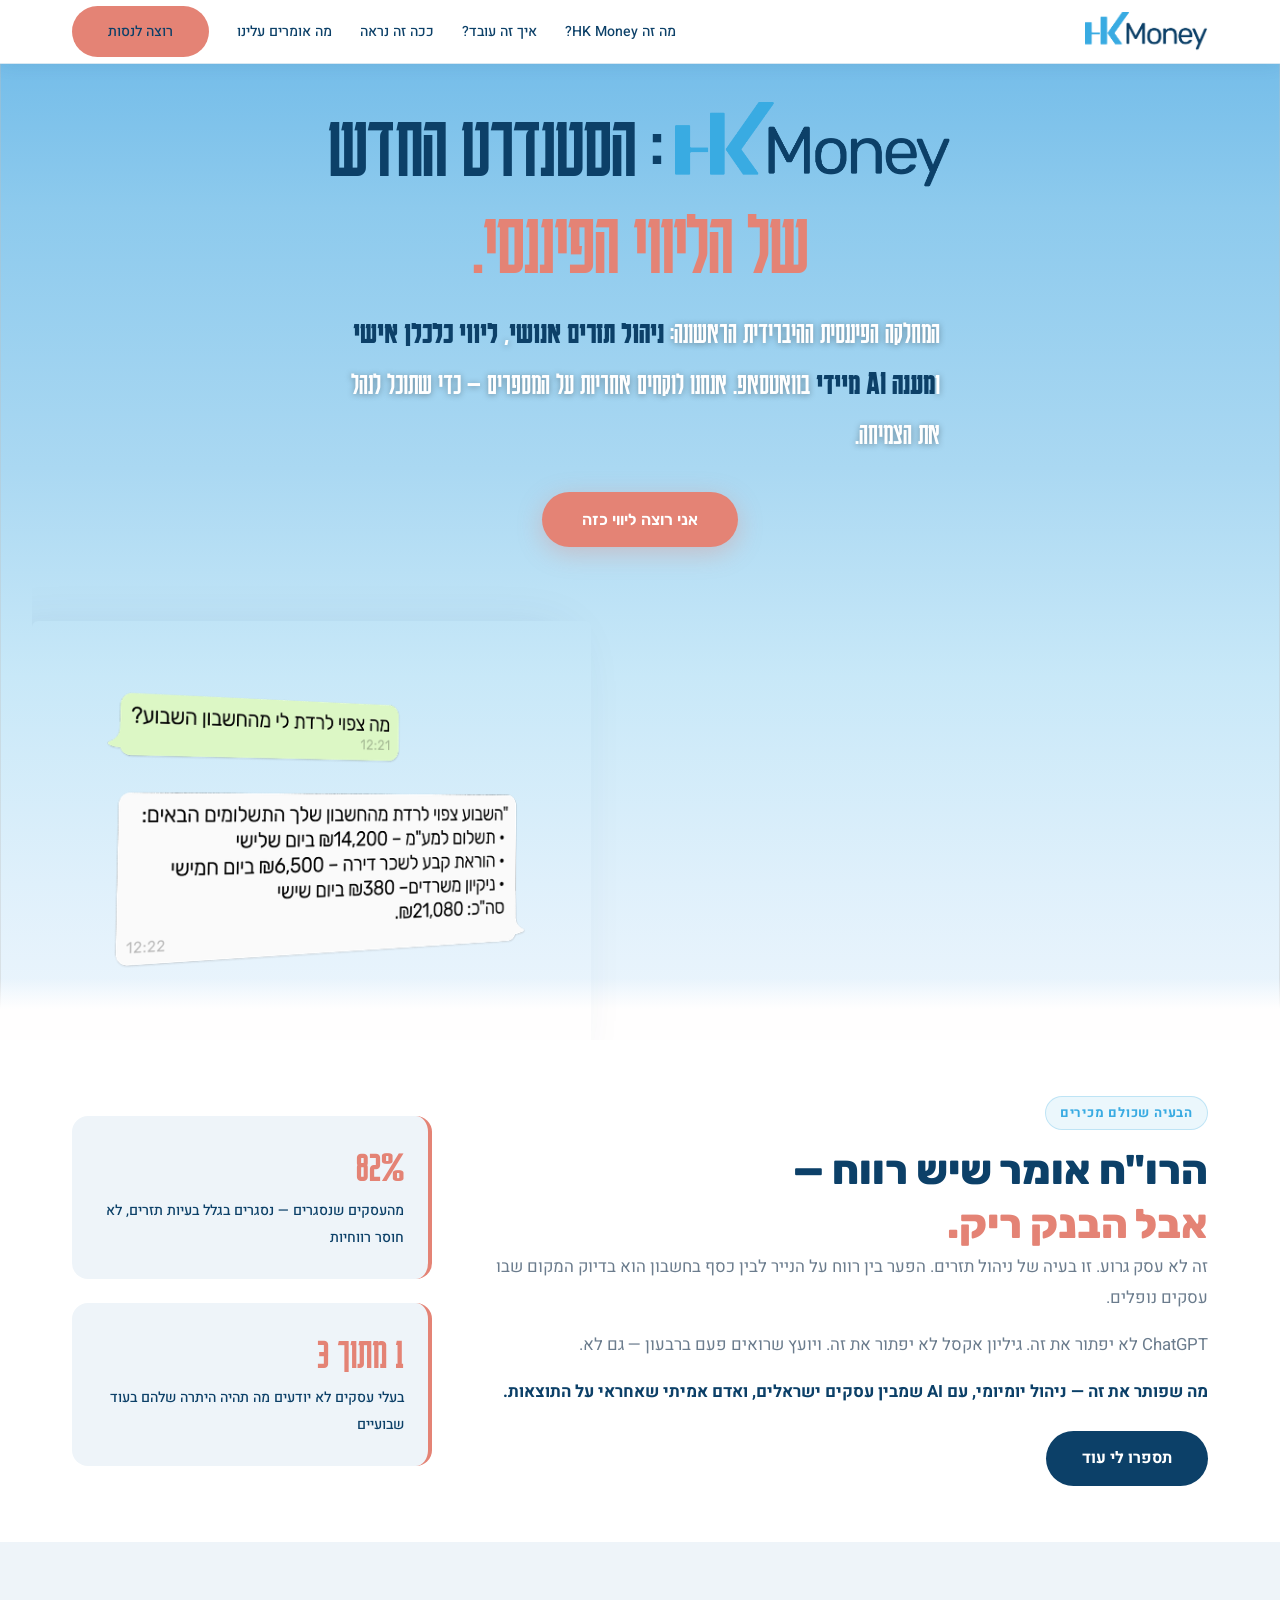
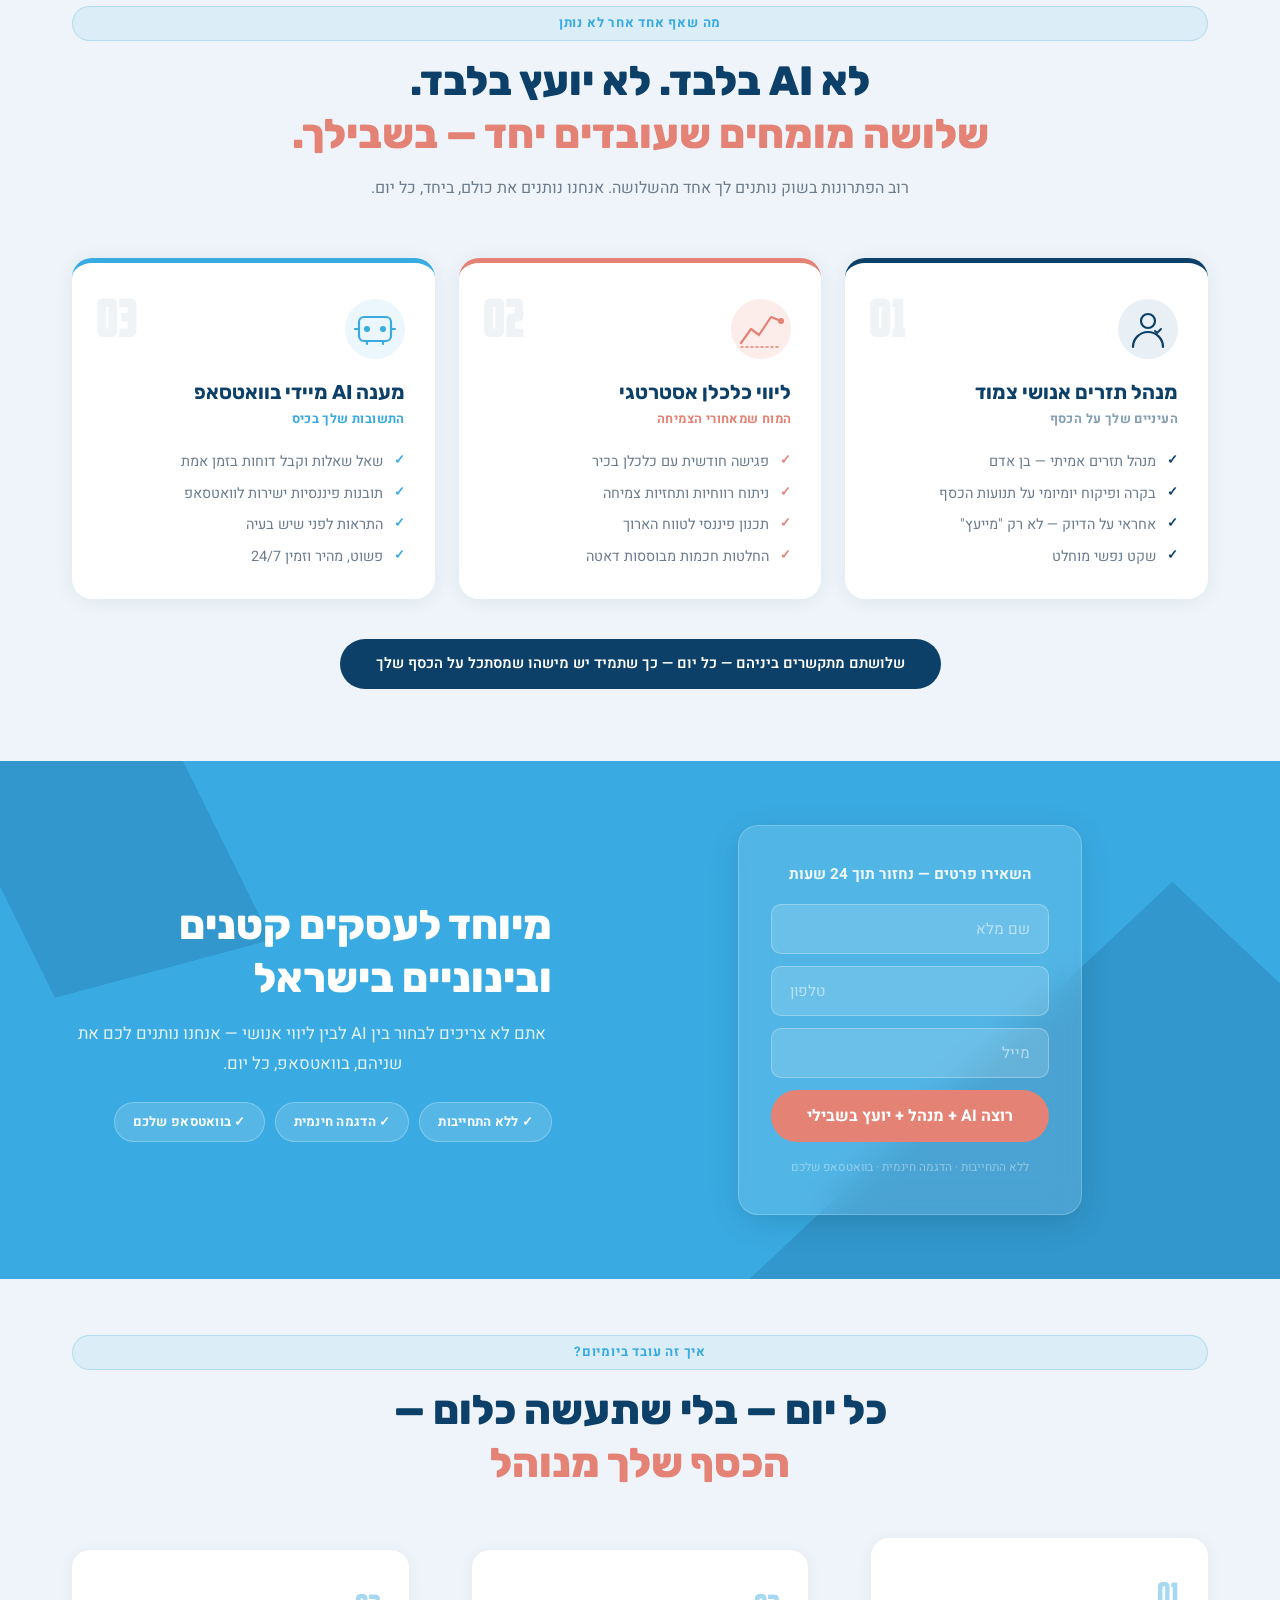
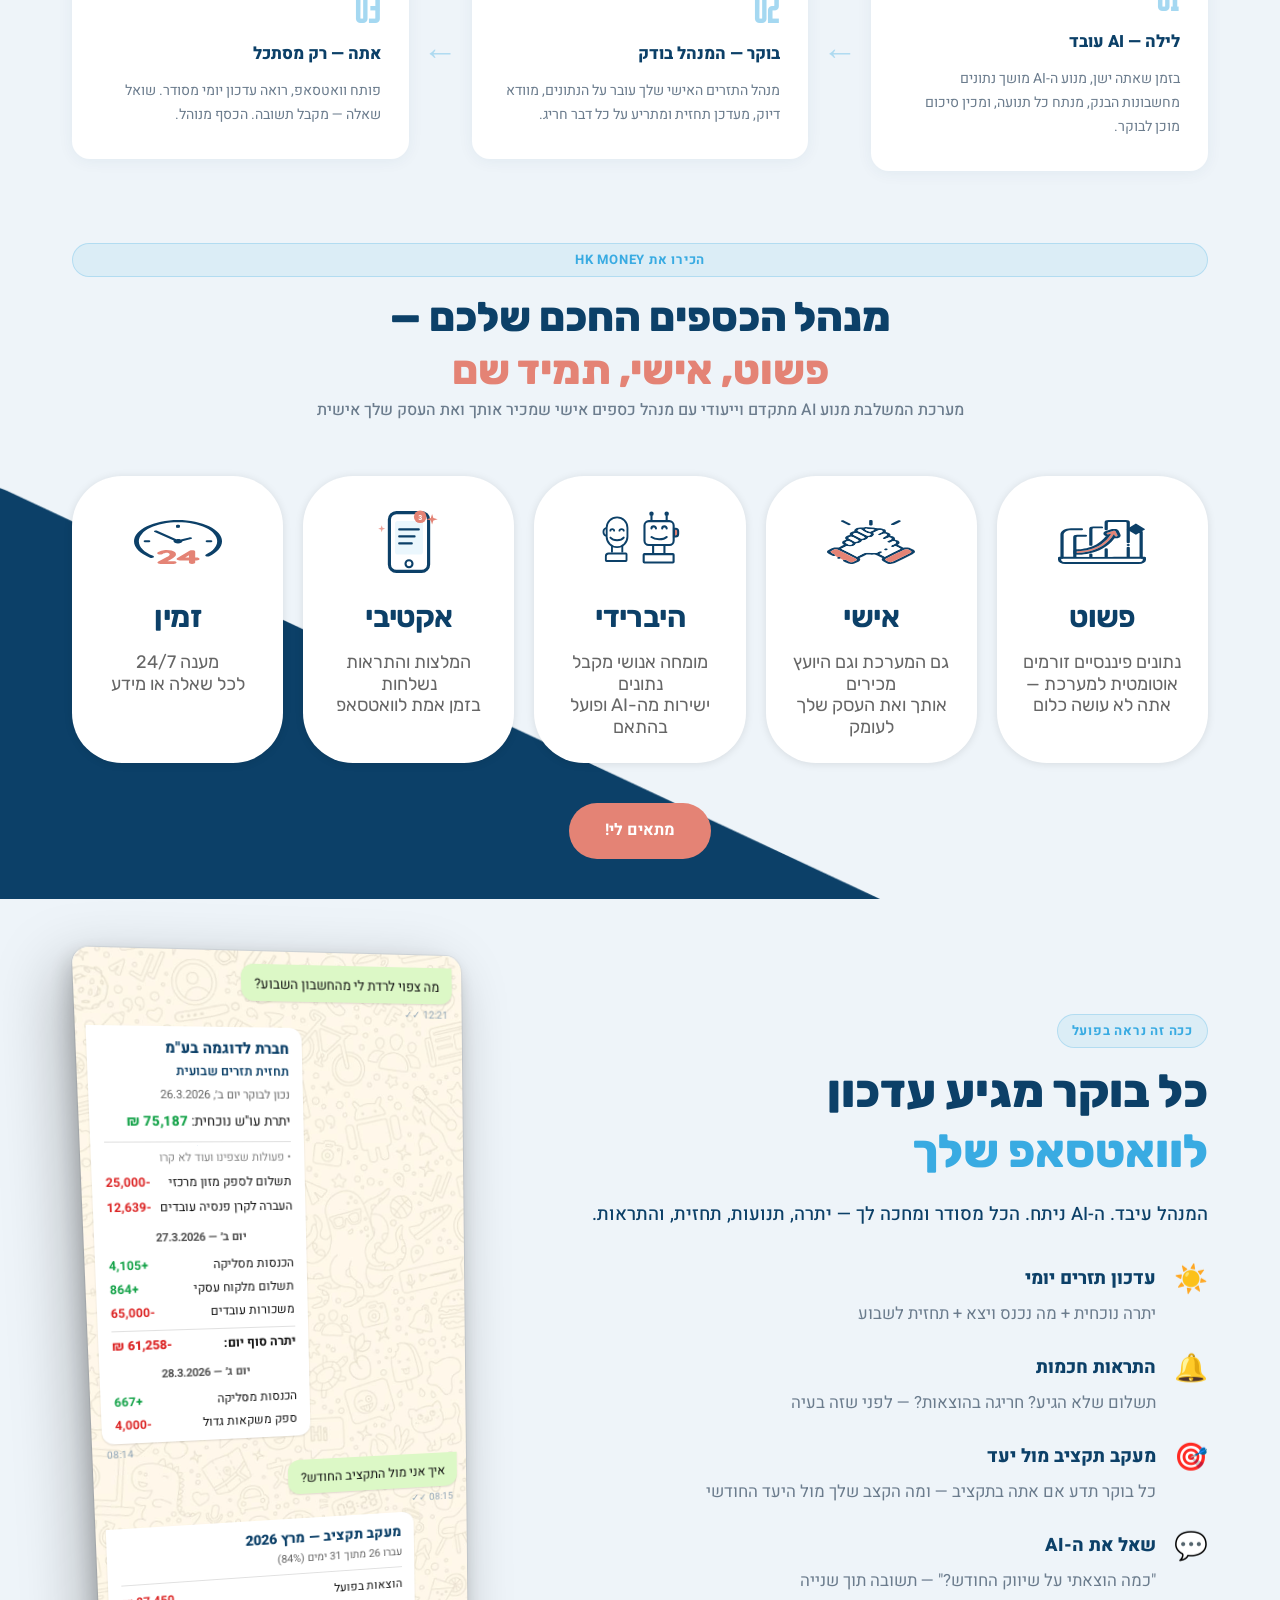
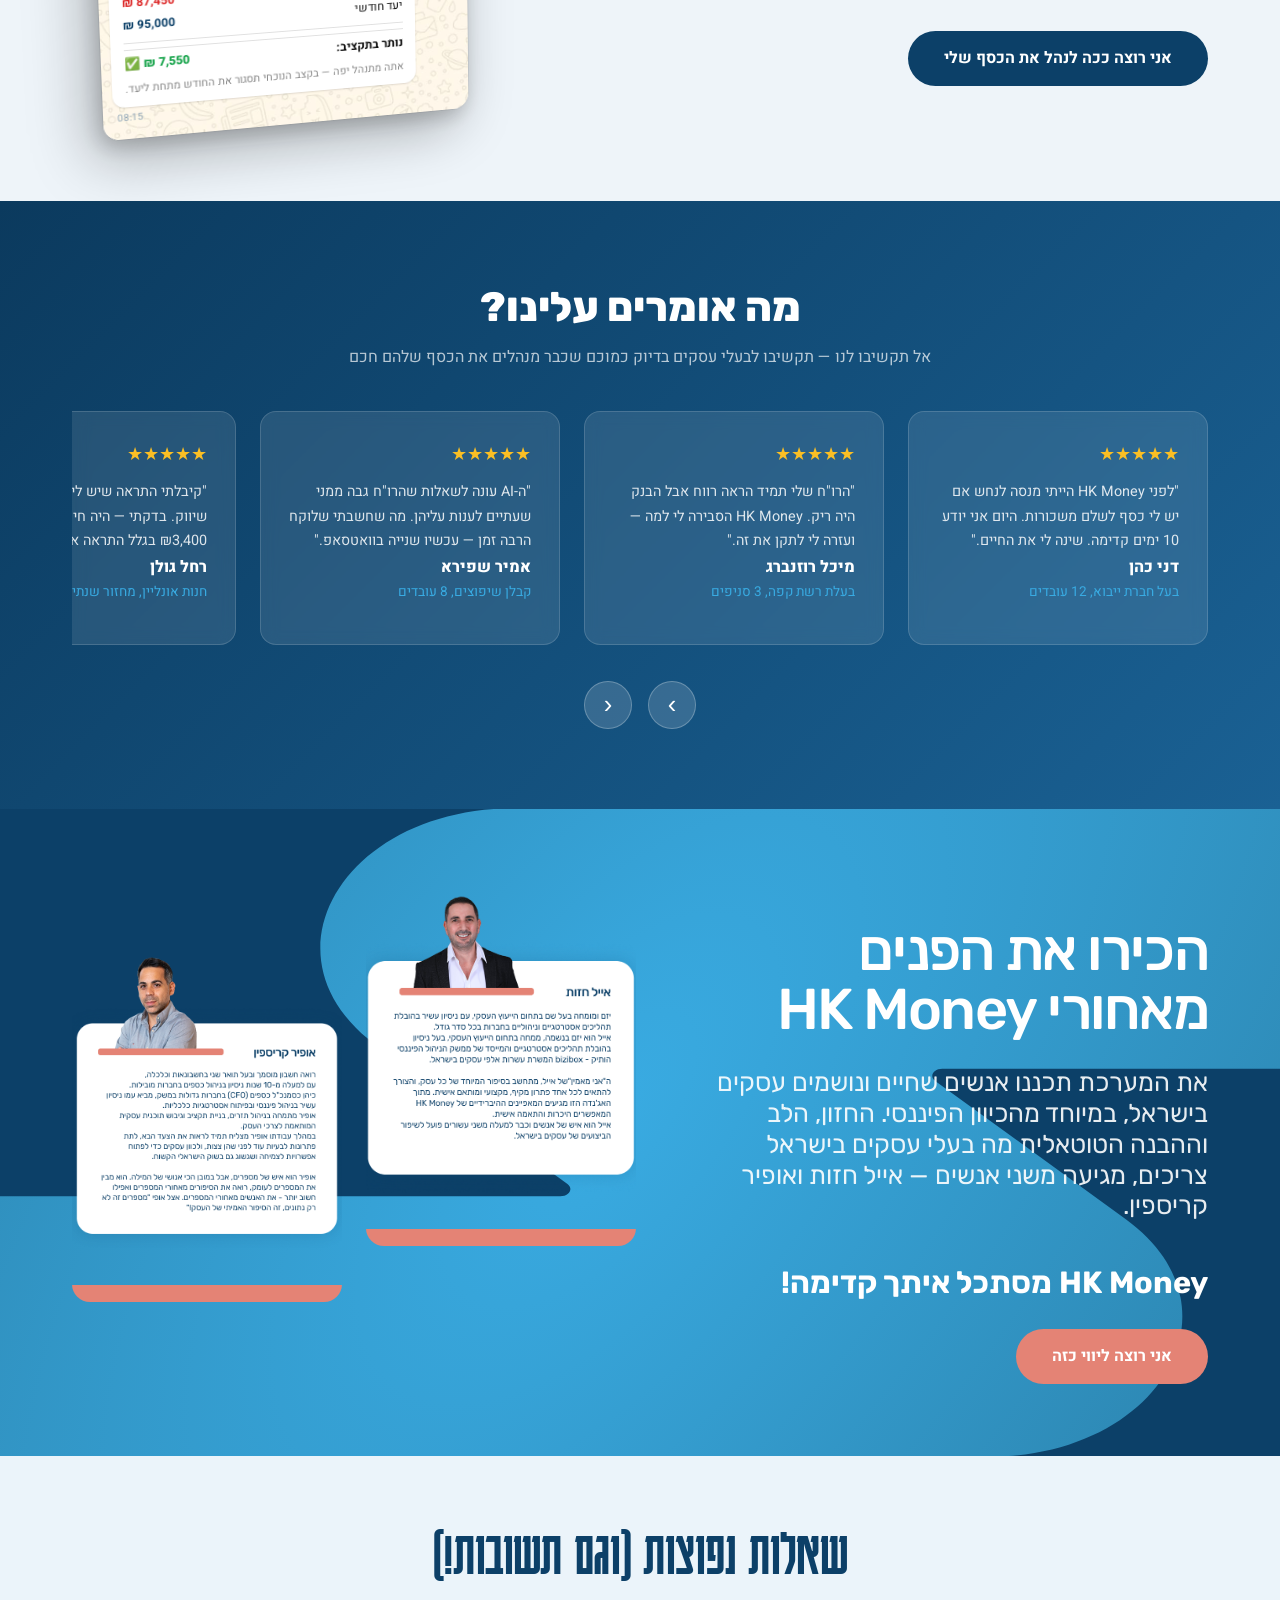
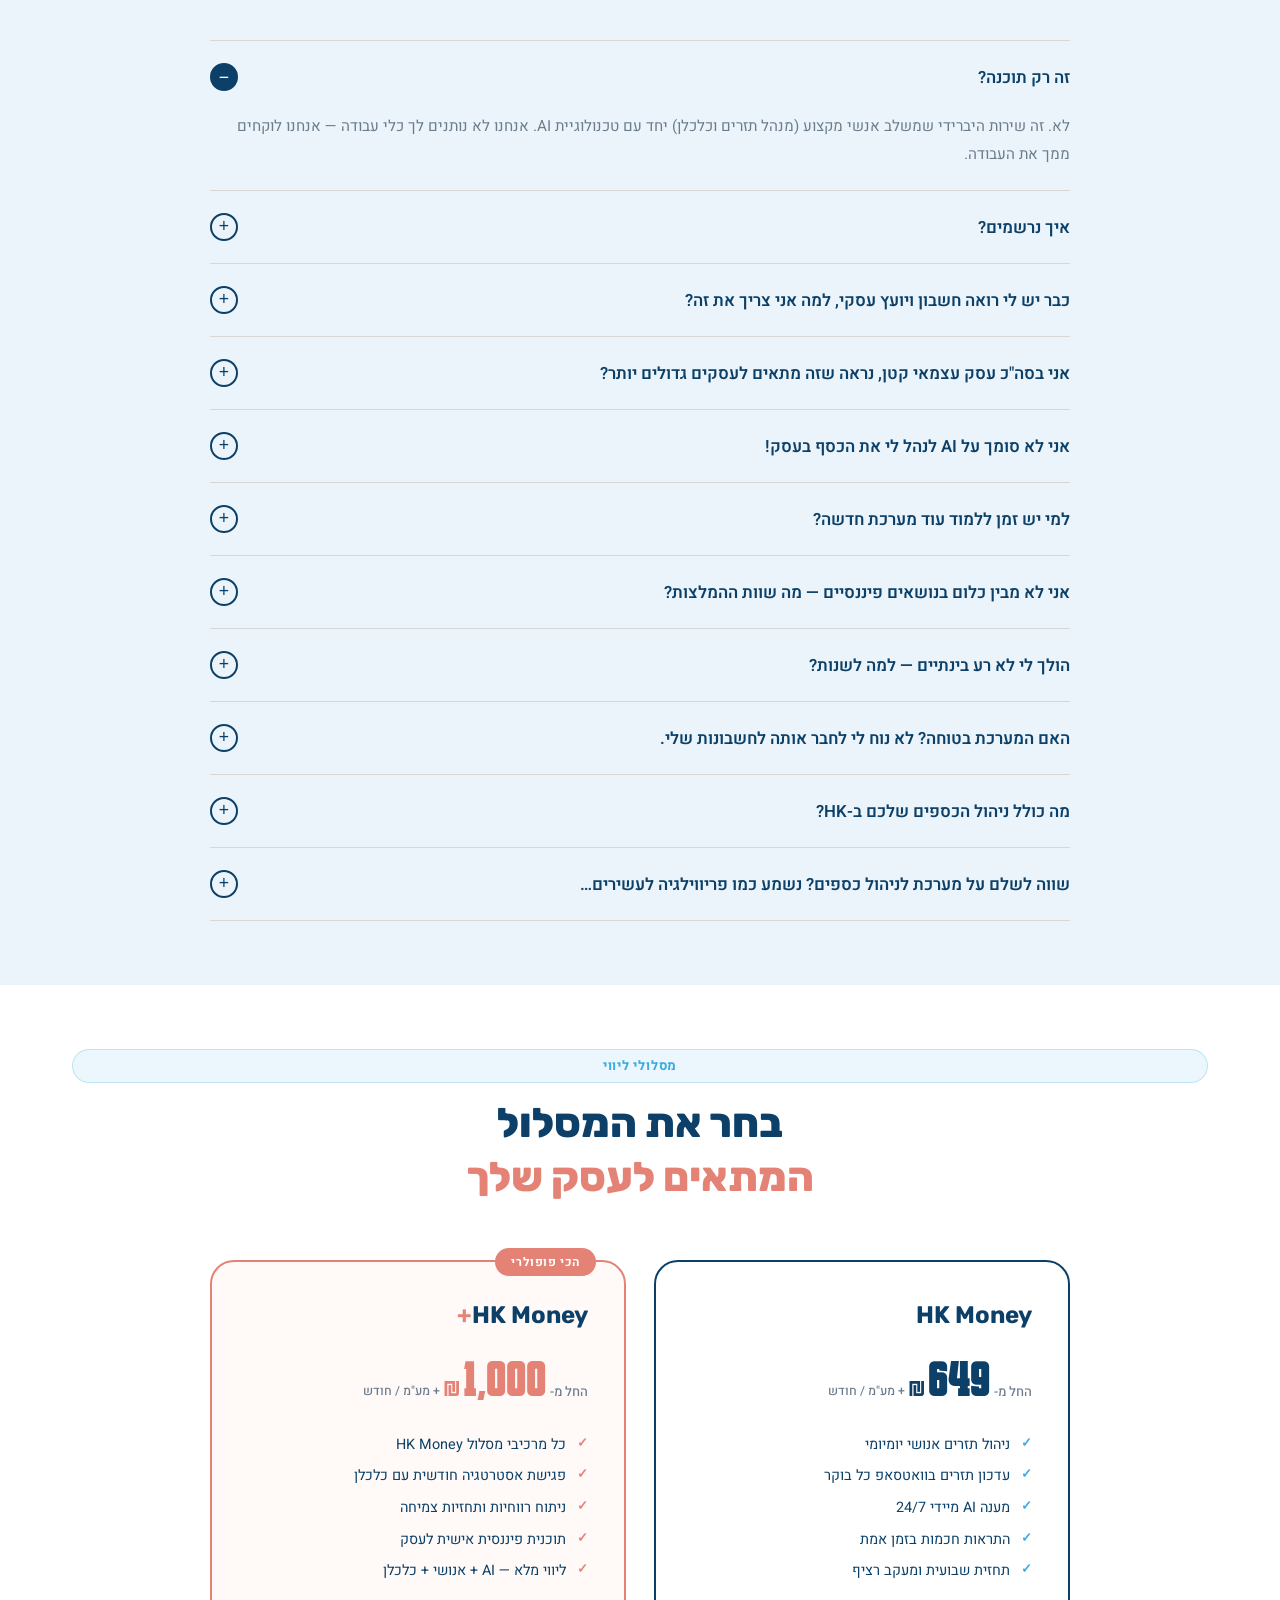
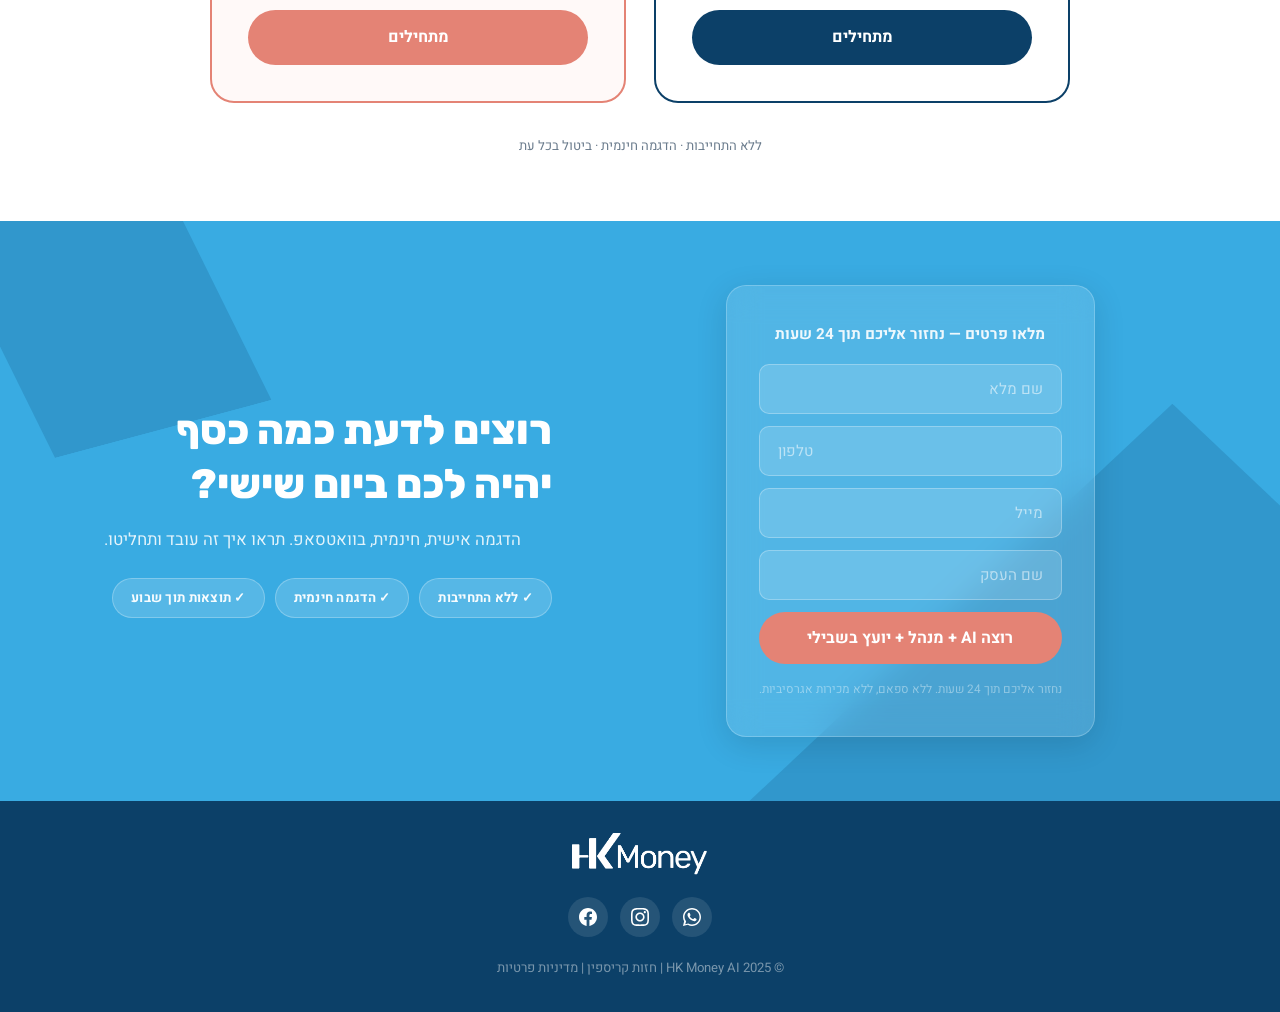
==== commit a60887d5: "About cards: photo-only with transparent background Removed name/bio text from person cards — now sh" ====
--- a/hk-money-ai.html
+++ b/hk-money-ai.html
@@ -490,22 +490,14 @@
 
           <!-- אייל חזות -->
           <div class="ai-about__card">
-            <div class="ai-about__photo-area">
-              <img src="assets/eyal1.png" alt="אייל חזות" class="ai-about__photo" />
-              <div class="ai-about__bar"></div>
-            </div>
-            <h3 class="ai-about__name">אייל חזות</h3>
-            <p class="ai-about__bio">יזם ומומחה בעל שם, מייסד Bizibox המשרתת עשרות אלפי עסקים בישראל. למעלה משני עשורים של שיפור ביצועי עסקים ישראלים ובניית מערכות AI לניהול פיננסי.</p>
+            <img src="assets/eyal1.png" alt="אייל חזות" class="ai-about__photo" />
+            <div class="ai-about__bar"></div>
           </div>
 
           <!-- אופיר קריספין — offset -->
           <div class="ai-about__card ai-about__card--offset">
-            <div class="ai-about__photo-area">
-              <img src="assets/ofir1.png" alt="אופיר קריספין" class="ai-about__photo" />
-              <div class="ai-about__bar"></div>
-            </div>
-            <h3 class="ai-about__name">אופיר קריספין</h3>
-            <p class="ai-about__bio">רואה חשבון מוסמך, לשעבר CFO בחברות גדולות במשק. 10+ שנות ניסיון בניהול כספים ובניית תוכניות פיננסיות לעסקים בישראל.</p>
+            <img src="assets/ofir1.png" alt="אופיר קריספין" class="ai-about__photo" />
+            <div class="ai-about__bar"></div>
           </div>
 
         </div>
--- a/css/hk-money-ai.css
+++ b/css/hk-money-ai.css
@@ -1199,14 +1199,13 @@
   flex-shrink: 0;
 }
 
-/* White card */
+/* Photo card — transparent background, photo + bar only */
 .ai-about__card {
-  background: #fff;
-  border-radius: 41px;
-  padding: 28px 24px 32px;
-  filter: drop-shadow(0 0 22.6px rgba(12,64,104,.20));
+  background: transparent;
+  border-radius: 18px;
   width: 270px;
   flex-shrink: 0;
+  overflow: hidden;
 }
 
 /* Second card offset down (stagger) */
@@ -1214,48 +1213,22 @@
   margin-top: 56px;
 }
 
-/* Photo + salmon bar */
-.ai-about__photo-area {
-  display: flex;
-  flex-direction: column;
-  align-items: flex-start;
-  margin-bottom: 18px;
-}
-
+/* Photo */
 .ai-about__photo {
   width: 100%;
-  height: 220px;
+  height: 340px;
   object-fit: cover;
   object-position: center top;
   display: block;
   border-radius: 18px 18px 0 0;
 }
 
+/* Salmon bar */
 .ai-about__bar {
   width: 100%;
   height: 17px;
   background: #e48375;
   border-radius: 0 0 6px 6px;
-  margin-bottom: 18px;
-}
-
-.ai-about__name {
-  font-family: 'Rubik', sans-serif;
-  font-size: 1.875rem;         /* 30px */
-  font-weight: 500;
-  color: #0c4068;
-  letter-spacing: -0.03em;     /* -0.9px / 30px */
-  margin-bottom: 12px;
-  line-height: 1.15;
-}
-
-.ai-about__bio {
-  font-family: 'Rubik', sans-serif;
-  font-size: 1.25rem;          /* 20px */
-  font-weight: 400;
-  color: #0c4068;
-  line-height: 1.3;            /* 26px / 20px */
-  margin: 0;
 }
 
 /* Responsive */
@@ -1534,8 +1507,6 @@
 
   /* About bottom CTA — center */
   .ai-about__bottom   { align-items: center; text-align: center; }
-  .ai-about__name,
-  .ai-about__bio      { text-align: center; }
 
   /* Contact badges — center */
   .mn-contact__badges { justify-content: center; }
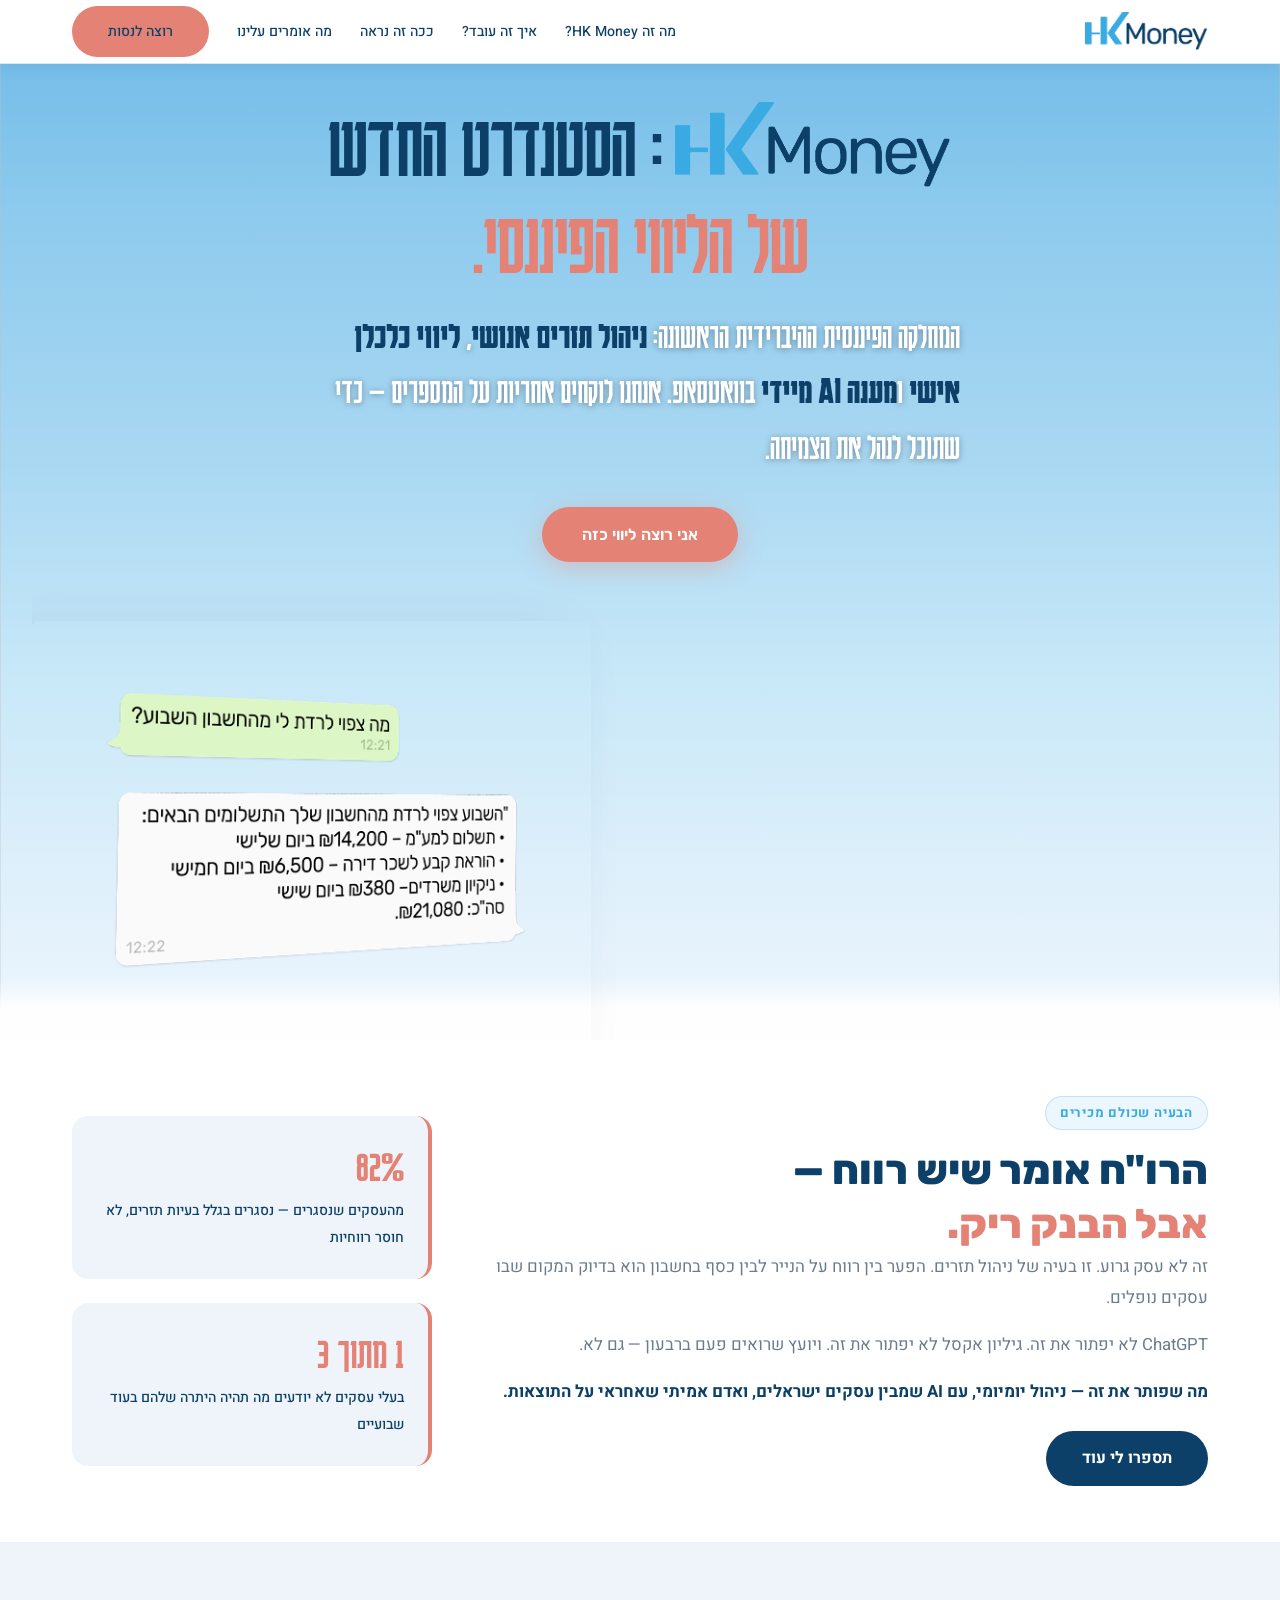
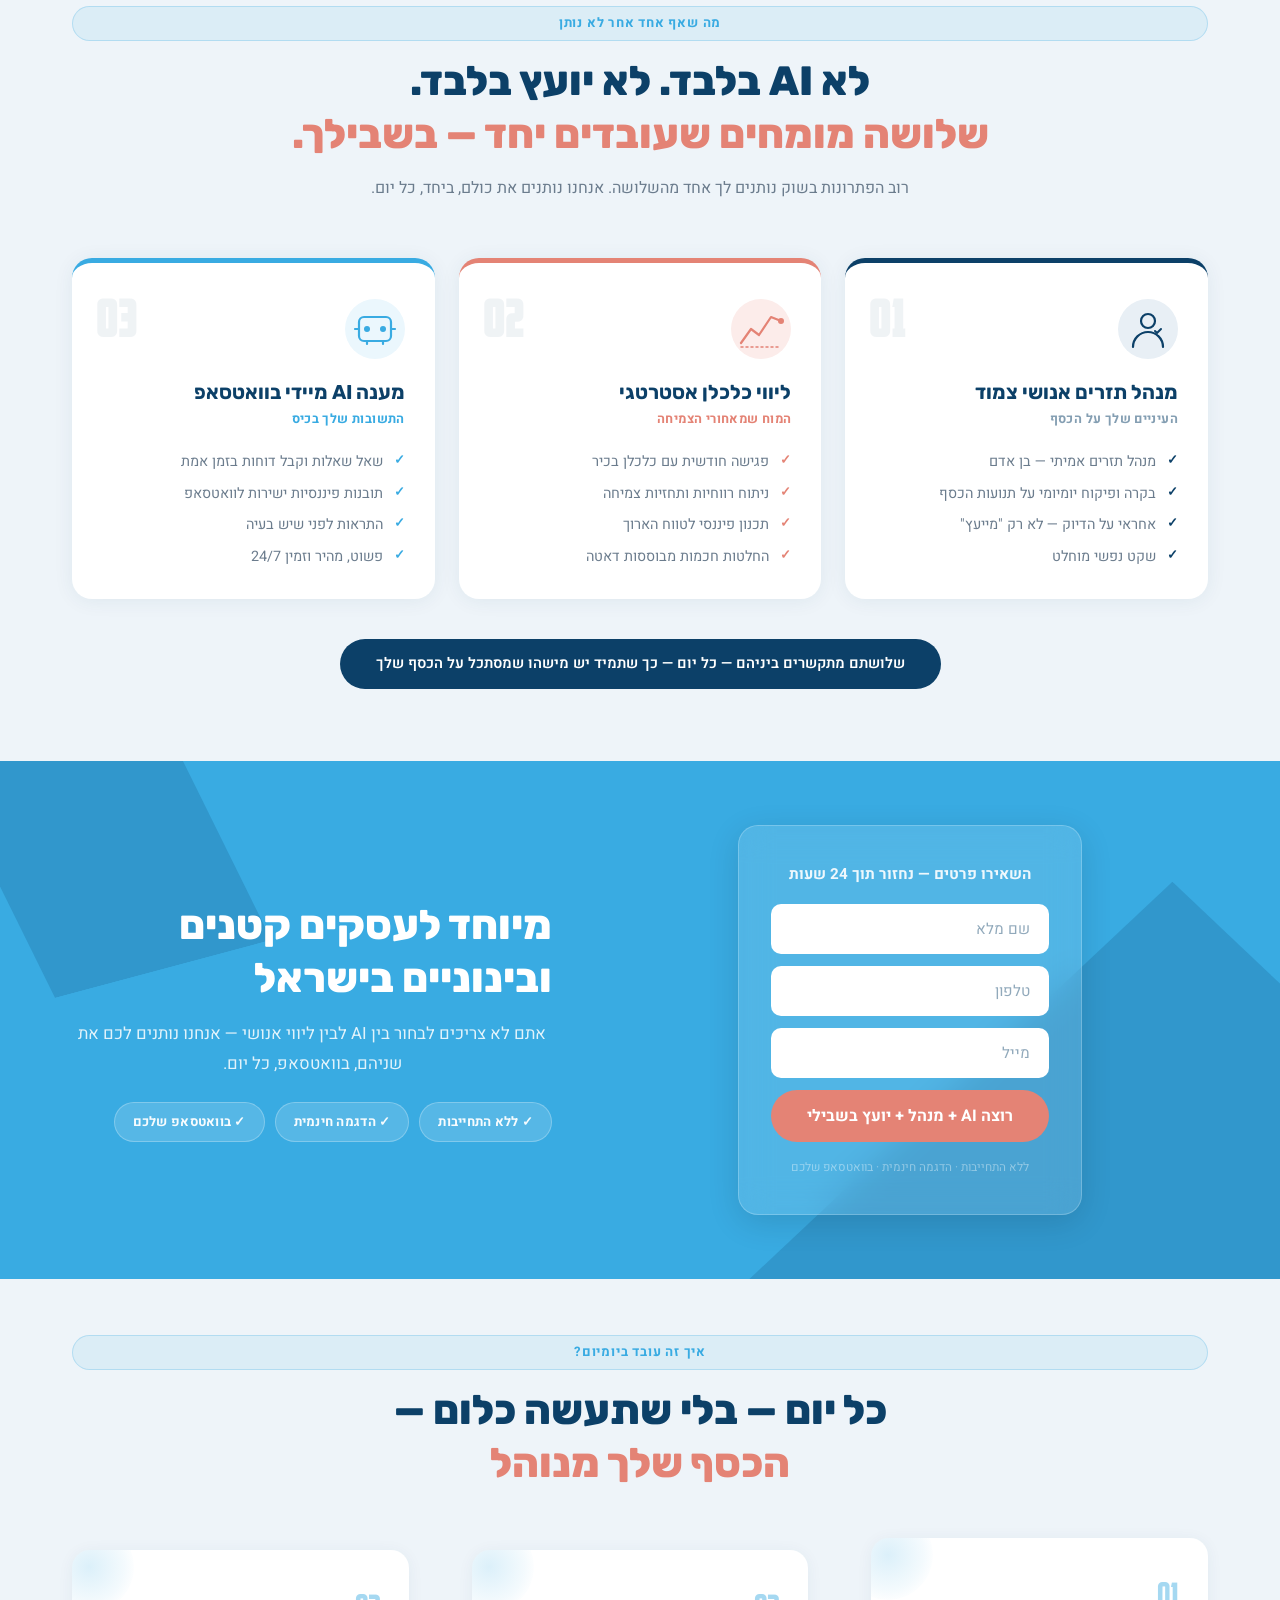
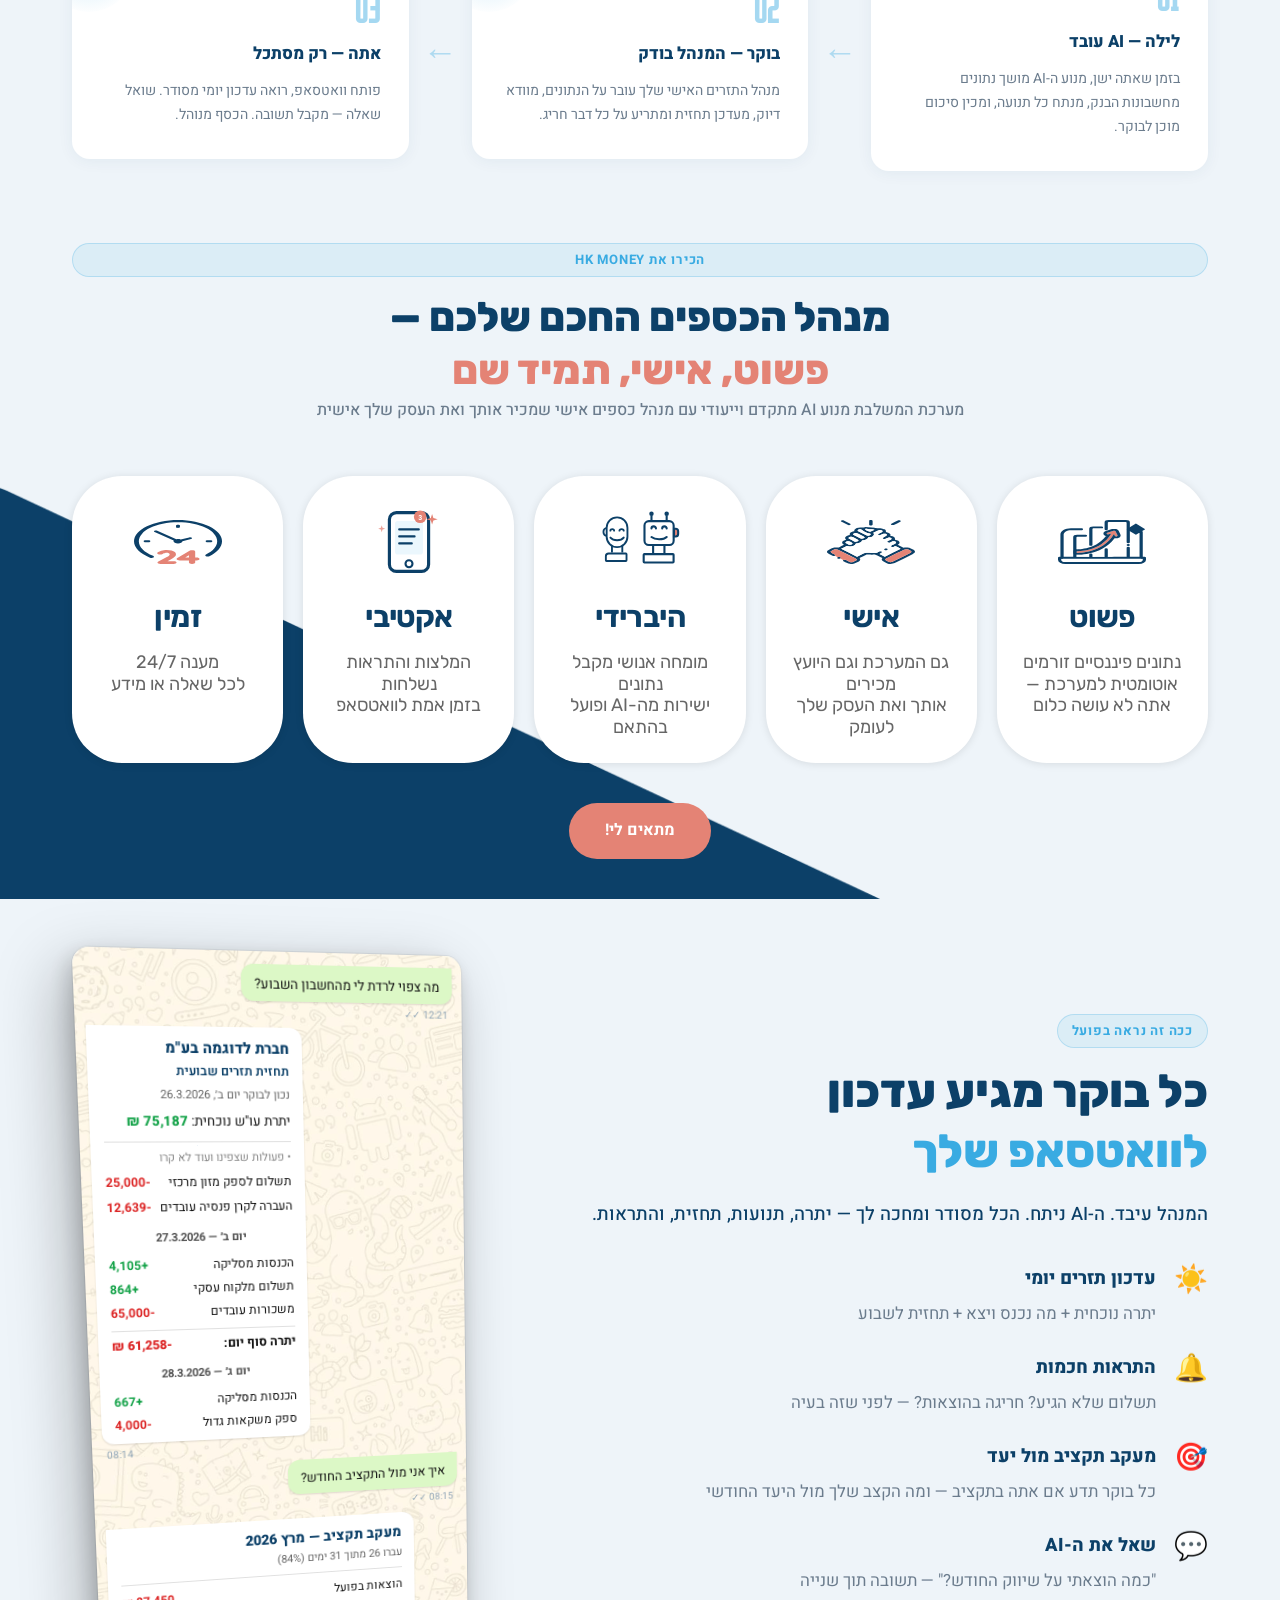
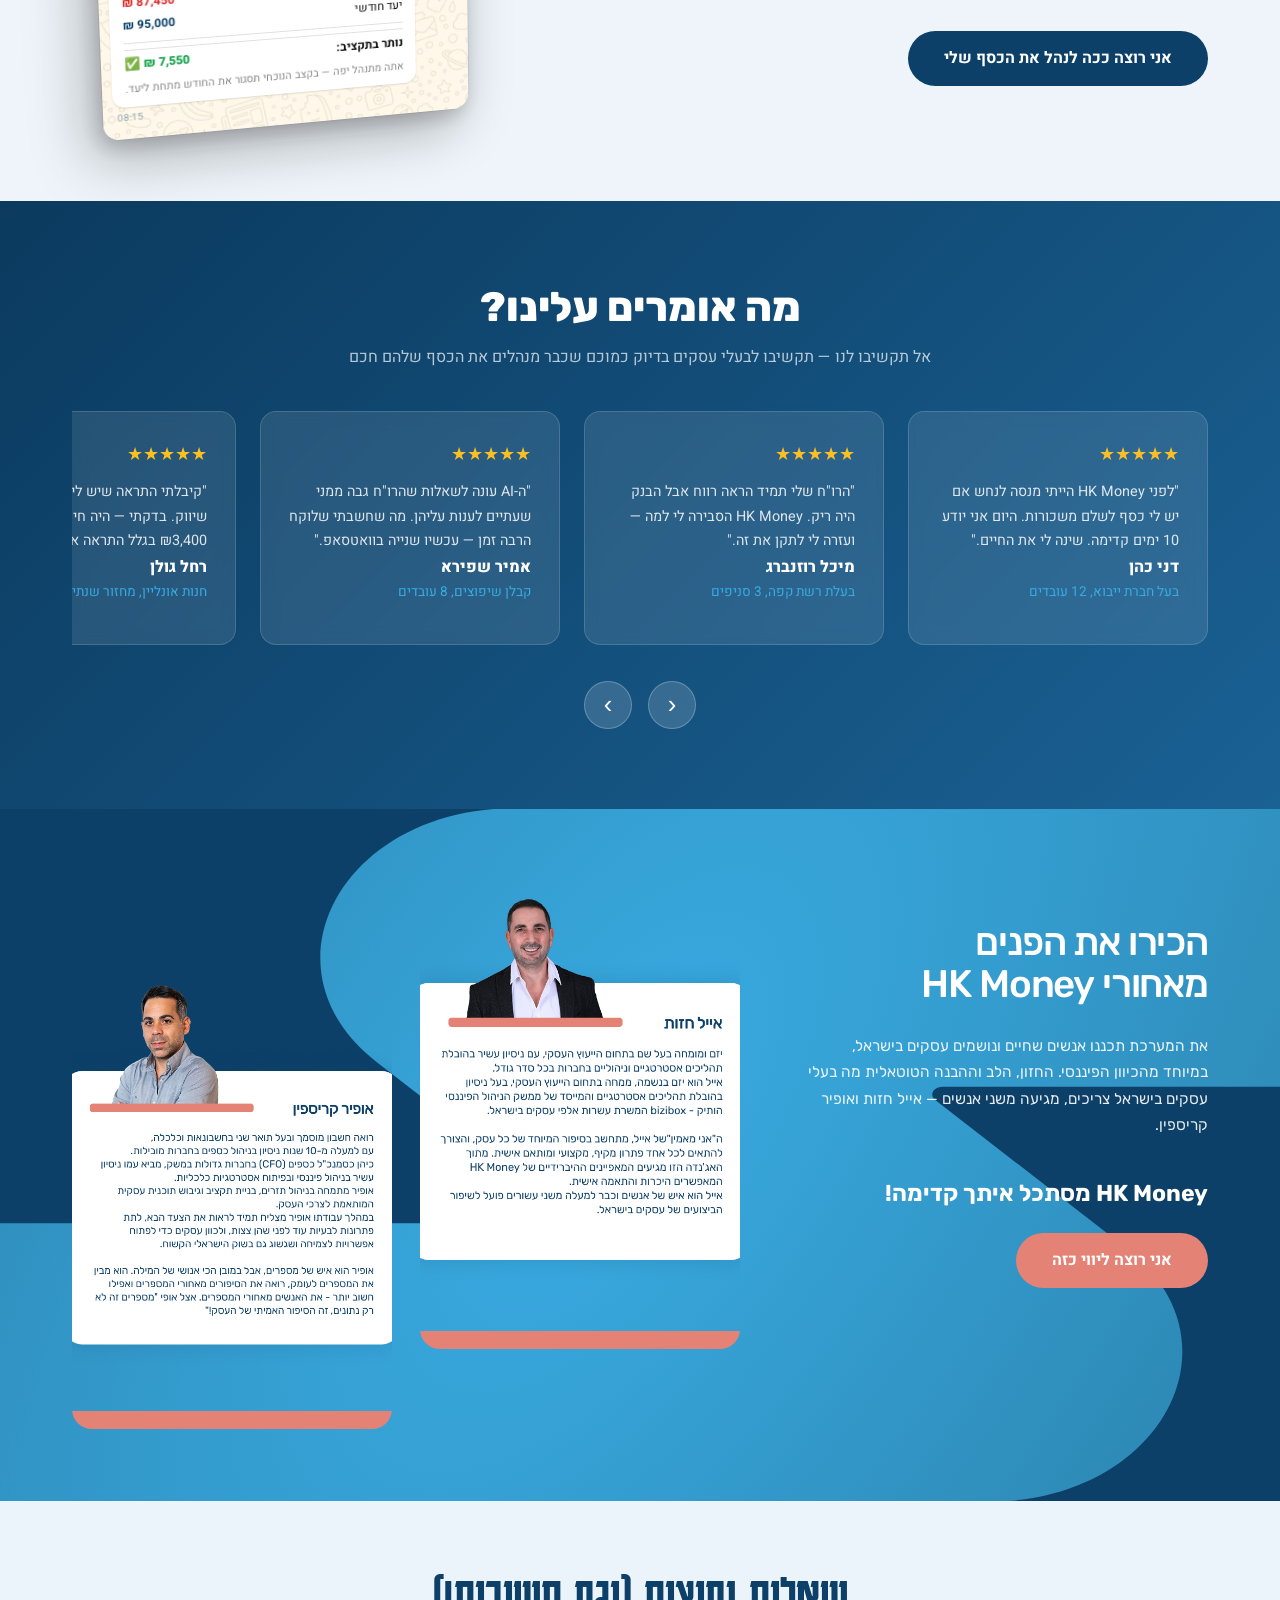
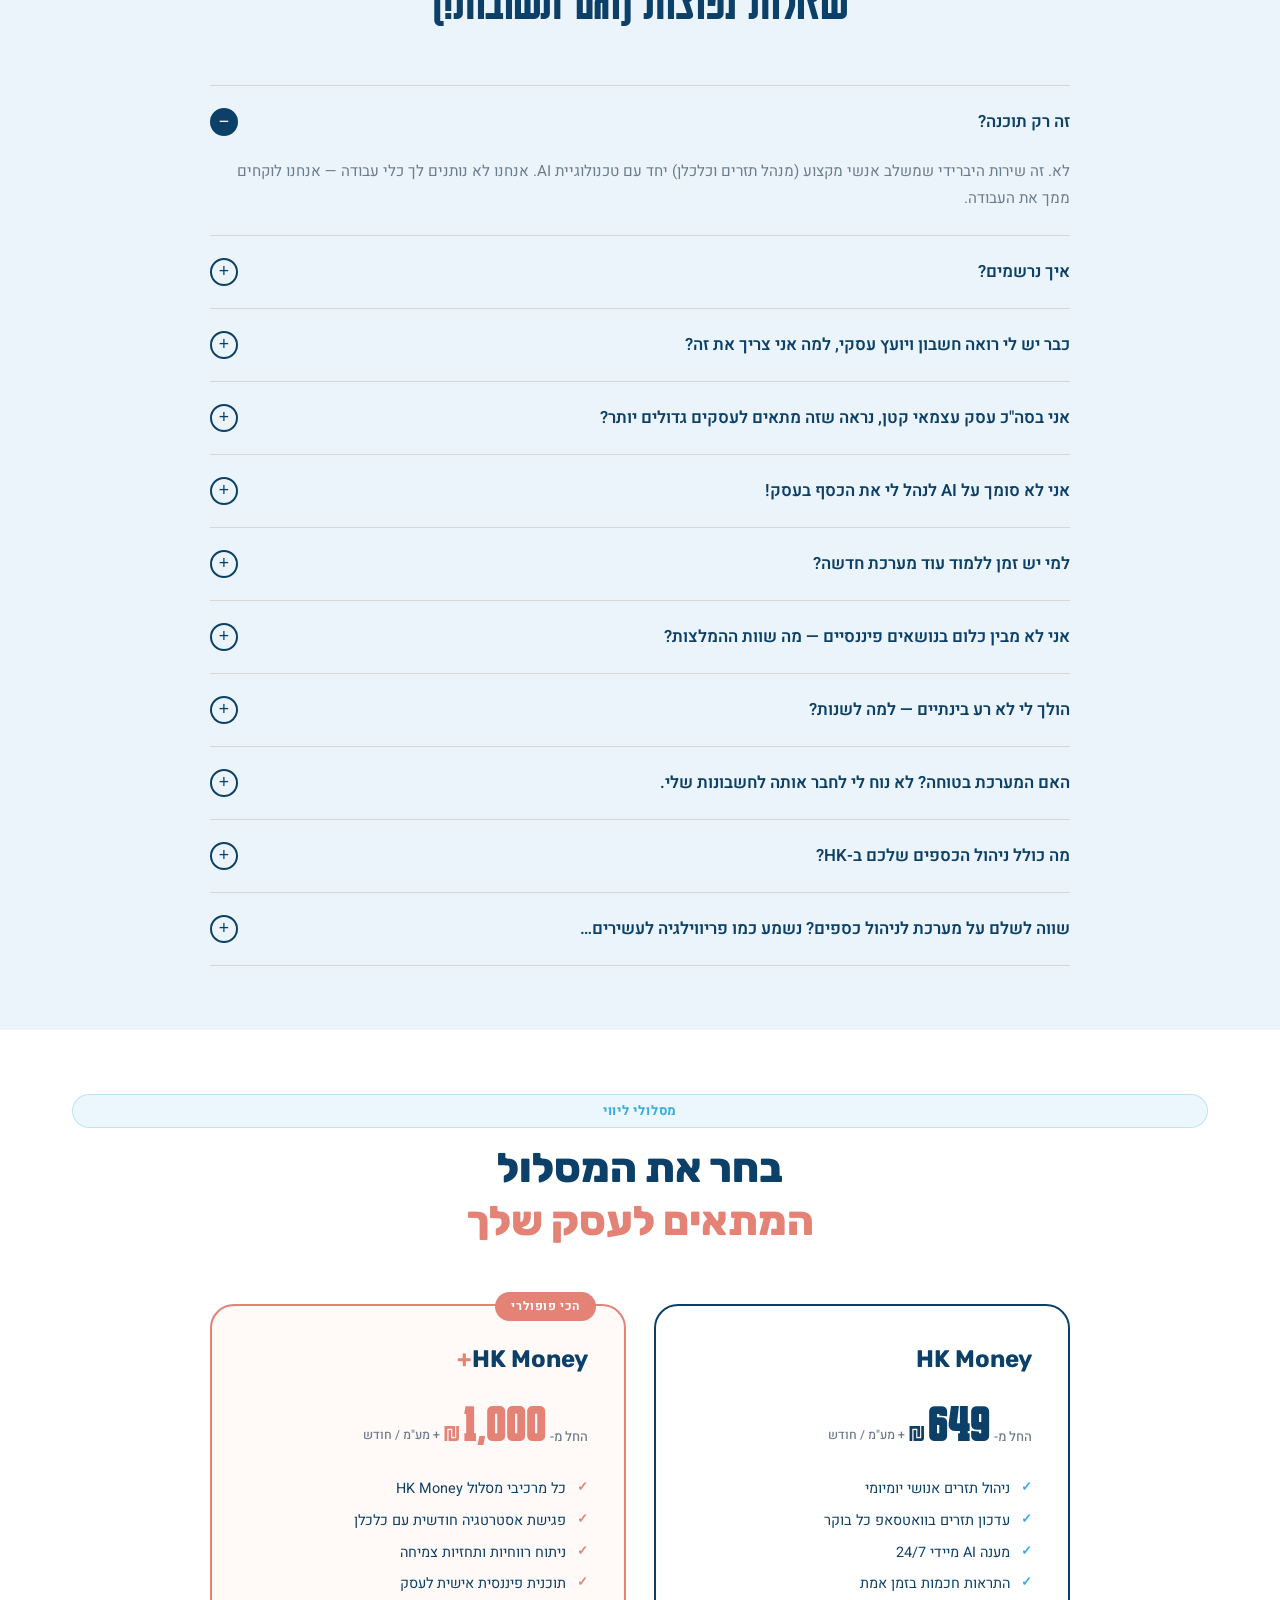
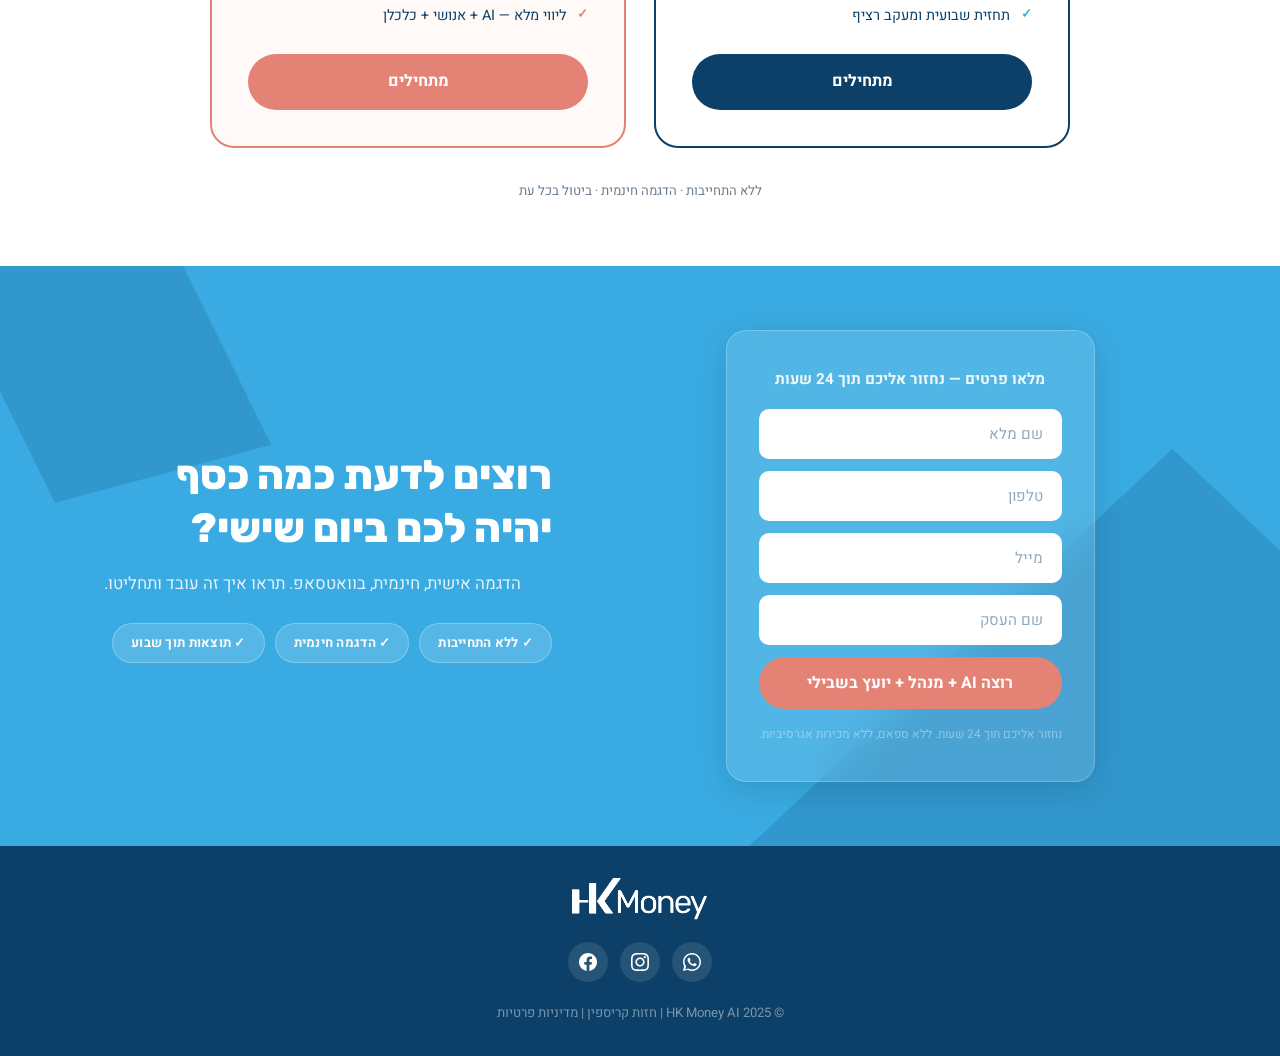
==== commit 870d251a: "Mobile hero redesign: stacked layout, larger text, form white inputs, arrow fixes Co-Authored-By: Cl" ====
--- a/hk-money-ai.html
+++ b/hk-money-ai.html
@@ -22,7 +22,7 @@
   <link rel="preconnect" href="https://fonts.gstatic.com" crossorigin />
   <link href="https://fonts.googleapis.com/css2?family=Heebo:wght@300;400;500;600;700;800;900&family=Karantina:wght@400;700&family=Rubik:wght@300;400;500;600;700&family=Open+Sans+Hebrew:wght@400;700&display=swap" rel="stylesheet" />
   <link rel="stylesheet" href="css/money.css" />
-  <link rel="stylesheet" href="css/hk-money-ai.css" />
+  <link rel="stylesheet" href="css/hk-money-ai.css?v=5" />
 </head>
 <body>
 
@@ -459,8 +459,8 @@
         </div>
       </div>
       <div class="mn-testimonials__nav">
-        <button class="mn-testimonials__arrow" id="mn-prev" aria-label="הקודם">&#8250;</button>
-        <button class="mn-testimonials__arrow" id="mn-next" aria-label="הבא">&#8249;</button>
+        <button class="mn-testimonials__arrow" id="mn-prev" aria-label="הקודם">&#8249;</button>
+        <button class="mn-testimonials__arrow" id="mn-next" aria-label="הבא">&#8250;</button>
       </div>
     </div>
   </section>
@@ -491,13 +491,11 @@
           <!-- אייל חזות -->
           <div class="ai-about__card">
             <img src="assets/eyal1.png" alt="אייל חזות" class="ai-about__photo" />
-            <div class="ai-about__bar"></div>
           </div>
 
           <!-- אופיר קריספין — offset -->
           <div class="ai-about__card ai-about__card--offset">
             <img src="assets/ofir1.png" alt="אופיר קריספין" class="ai-about__photo" />
-            <div class="ai-about__bar"></div>
           </div>
 
         </div>
--- a/css/hk-money-ai.css
+++ b/css/hk-money-ai.css
@@ -127,10 +127,10 @@
 /* Sub-headline — white for contrast over the hero background */
 .mn-hero__sub {
   font-family: 'Karantina', sans-serif !important;
-  font-size: clamp(1.45rem, 2.4vw, 2rem) !important;
+  font-size: clamp(1.6rem, 2.8vw, 2.4rem) !important;
   color: #fff !important;
-  line-height: 1.65 !important;
-  max-width: 600px !important;
+  line-height: 1.55 !important;
+  max-width: 640px !important;
   margin: 0 0 32px !important;
   font-weight: 400 !important;
   text-shadow: 0 1px 6px rgba(0,0,0,.35) !important;
@@ -446,15 +446,17 @@
   margin: 0 0 4px;
 }
 .mn-contact__form .mn-input {
-  background: rgba(255,255,255,.15);
+  background: #fff;
   border: 1px solid rgba(255,255,255,.28);
-  color: #fff;
+  color: #0c4068;
   border-radius: 10px;
-}
-.mn-contact__form .mn-input::placeholder { color: rgba(255,255,255,.55); }
+  text-align: right;
+  direction: rtl;
+}
+.mn-contact__form .mn-input::placeholder { color: rgba(12,64,104,.45); text-align: right; }
 .mn-contact__form .mn-input:focus {
   border-color: rgba(255,255,255,.65);
-  background: rgba(255,255,255,.2);
+  background: #fff;
   outline: none;
 }
 .mn-contact__fine {
@@ -479,6 +481,19 @@
   border-radius: 18px;
   padding: 32px 28px;
   box-shadow: 0 2px 16px rgba(12,64,104,.06);
+  position: relative;
+  overflow: hidden;
+}
+.ai-how-step::after {
+  content: '';
+  position: absolute;
+  top: -28px;
+  left: -28px;
+  width: 90px;
+  height: 90px;
+  border-radius: 50%;
+  background: radial-gradient(circle at center, rgba(57,171,226,.18) 0%, rgba(57,171,226,.06) 55%, transparent 75%);
+  pointer-events: none;
 }
 .ai-how-step__num {
   font-family: 'Karantina', sans-serif;
@@ -1157,20 +1172,20 @@
 
 .ai-about__title {
   font-family: 'Rubik', sans-serif !important;
-  font-size: clamp(2.4rem, 4.5vw, 4.0625rem);  /* 65px */
+  font-size: clamp(1.7rem, 3vw, 2.8rem);
   font-weight: 500;
   color: #fff;
-  line-height: 1.03;           /* 67px / 65px */
-  letter-spacing: -0.03em;     /* -1.95px / 65px */
+  line-height: 1.1;
+  letter-spacing: -0.03em;
   margin: 0;
 }
 
 .ai-about__intro {
   font-family: 'Rubik', sans-serif;
-  font-size: clamp(1rem, 2vw, 1.875rem);   /* 30px */
+  font-size: clamp(0.85rem, 1.2vw, 1.1rem);
   font-weight: 400;
   color: rgba(255,255,255,.9);
-  line-height: 1.2;            /* 36px / 30px */
+  line-height: 1.7;
   margin: 0;
 }
 
@@ -1185,7 +1200,7 @@
 
 .ai-about__bottom-line {
   font-family: 'Rubik', sans-serif;
-  font-size: clamp(1.4rem, 2.4vw, 2rem);
+  font-size: clamp(1.1rem, 1.8vw, 1.5rem);
   font-weight: 700;
   color: #fff;
   margin: 0;
@@ -1194,41 +1209,40 @@
 /* Cards column */
 .ai-about__cards-col {
   display: flex;
-  gap: 24px;
+  gap: 28px;
   align-items: flex-start;
   flex-shrink: 0;
 }
 
 /* Photo card — transparent background, photo + bar only */
 .ai-about__card {
-  background: transparent;
-  border-radius: 18px;
-  width: 270px;
+  background: transparent !important;
+  box-shadow: none !important;
+  border-radius: 20px !important;
+  padding: 0 !important;
+  width: 320px;
   flex-shrink: 0;
   overflow: hidden;
+  display: flex;
+  flex-direction: column;
 }
 
 /* Second card offset down (stagger) */
 .ai-about__card--offset {
-  margin-top: 56px;
-}
-
-/* Photo */
+  margin-top: 80px;
+}
+
+/* Photo — salmon bar baked in as border-bottom, zero gap */
 .ai-about__photo {
-  width: 100%;
-  height: 340px;
-  object-fit: cover;
-  object-position: center top;
-  display: block;
-  border-radius: 18px 18px 0 0;
-}
-
-/* Salmon bar */
-.ai-about__bar {
-  width: 100%;
-  height: 17px;
-  background: #e48375;
-  border-radius: 0 0 6px 6px;
+  width: 100% !important;
+  height: 460px !important;
+  object-fit: cover !important;
+  object-position: center top !important;
+  display: block !important;
+  margin: 0 !important;
+  border-radius: 20px 20px 0 0 !important;
+  border-bottom: 18px solid #e48375 !important;
+  box-sizing: border-box !important;
 }
 
 /* Responsive */
@@ -1454,7 +1468,7 @@
   .ai-trio__grid      { grid-template-columns: 1fr; }
   .ai-features__grid  { grid-template-columns: repeat(3, 1fr); }
   .ai-how-grid        { grid-template-columns: 1fr; gap: 16px; }
-  .ai-how-arrow       { transform: rotate(90deg); justify-self: center; }
+  .ai-how-arrow       { transform: rotate(-90deg); justify-self: center; }
   .mn-contact__inner  { grid-template-columns: 1fr; gap: 40px; }
   .mn-demo__inner     { grid-template-columns: 1fr; }
   .mn-demo__phone     { order: 2; }
@@ -1511,15 +1525,53 @@
   /* Contact badges — center */
   .mn-contact__badges { justify-content: center; }
 
-  /* Hero images on mobile — hide, not useful on small screen */
-  .mn-hero__images    { display: none !important; }
-  .mn-hero            { min-height: auto !important; padding-bottom: 40px; }
-
-  /* Headline: reduce size so it fits in 2 lines on mobile */
-  .mn-hero__headline  { font-size: 2.1rem !important; }
-
-  /* Sub-headline: move up slightly closer to headline */
-  .mn-hero__sub       { margin-top: -6px !important; font-size: 1.3rem !important; }
+  /* ── Mobile hero: stacked layout ── */
+  .mn-hero            { min-height: auto !important; padding-bottom: 0; }
+  .mn-hero__bg-img    { display: block !important; opacity: .22 !important; }
+
+  /* Inner: flex column, items fill width */
+  .mn-hero__inner     { padding: 20px 16px 0 !important; align-items: stretch !important; }
+
+  /* 1. Headline — very large */
+  .mn-hero__headline  { order: 1; font-size: clamp(4rem, 17vw, 6rem) !important; color: var(--navy) !important; text-align: center !important; margin-bottom: 8px !important; line-height: 0.9 !important; }
+
+  /* 2. Sub-headline */
+  .mn-hero__sub       { order: 2; font-size: clamp(2.2rem, 9.5vw, 3rem) !important; line-height: 1.3 !important; color: var(--navy) !important; text-shadow: none !important; text-align: center !important; margin-bottom: 0 !important; }
+  .mn-hero__layer     { color: var(--salmon) !important; }
+
+  /* 3 & 4. Images section: switch from absolute to stacked flow */
+  .mn-hero__images    {
+    order: 3;
+    position: relative !important;
+    min-height: unset !important;
+    height: auto !important;
+    margin-top: 16px !important;
+    display: flex !important;
+    flex-direction: column !important;
+    align-items: center !important;
+    gap: 0 !important;
+    width: 100% !important;
+  }
+  .mn-hero__chat-wrap {
+    position: relative !important;
+    left: auto !important; right: auto !important; bottom: auto !important;
+    width: 90% !important;
+    box-shadow: 0 8px 28px rgba(12,64,104,.14) !important;
+    border-radius: 12px 12px 0 0 !important;
+    z-index: 2 !important;
+  }
+  .mn-hero__man-wrap  {
+    position: relative !important;
+    left: auto !important; right: auto !important; bottom: auto !important;
+    width: 72% !important;
+    height: auto !important;
+    margin-top: -20px !important;
+    z-index: 3 !important;
+  }
+  .mn-hero__man-img   { height: auto !important; object-fit: contain !important; }
+
+  /* 5. CTA — last */
+  .mn-hero__cta       { order: 4; margin: 24px auto 32px !important; display: block !important; text-align: center !important; width: fit-content !important; }
 
   /* Demo phone overlay — hide on mobile, only for desktop */
   .wa-bubble-overlay  { display: none; }
